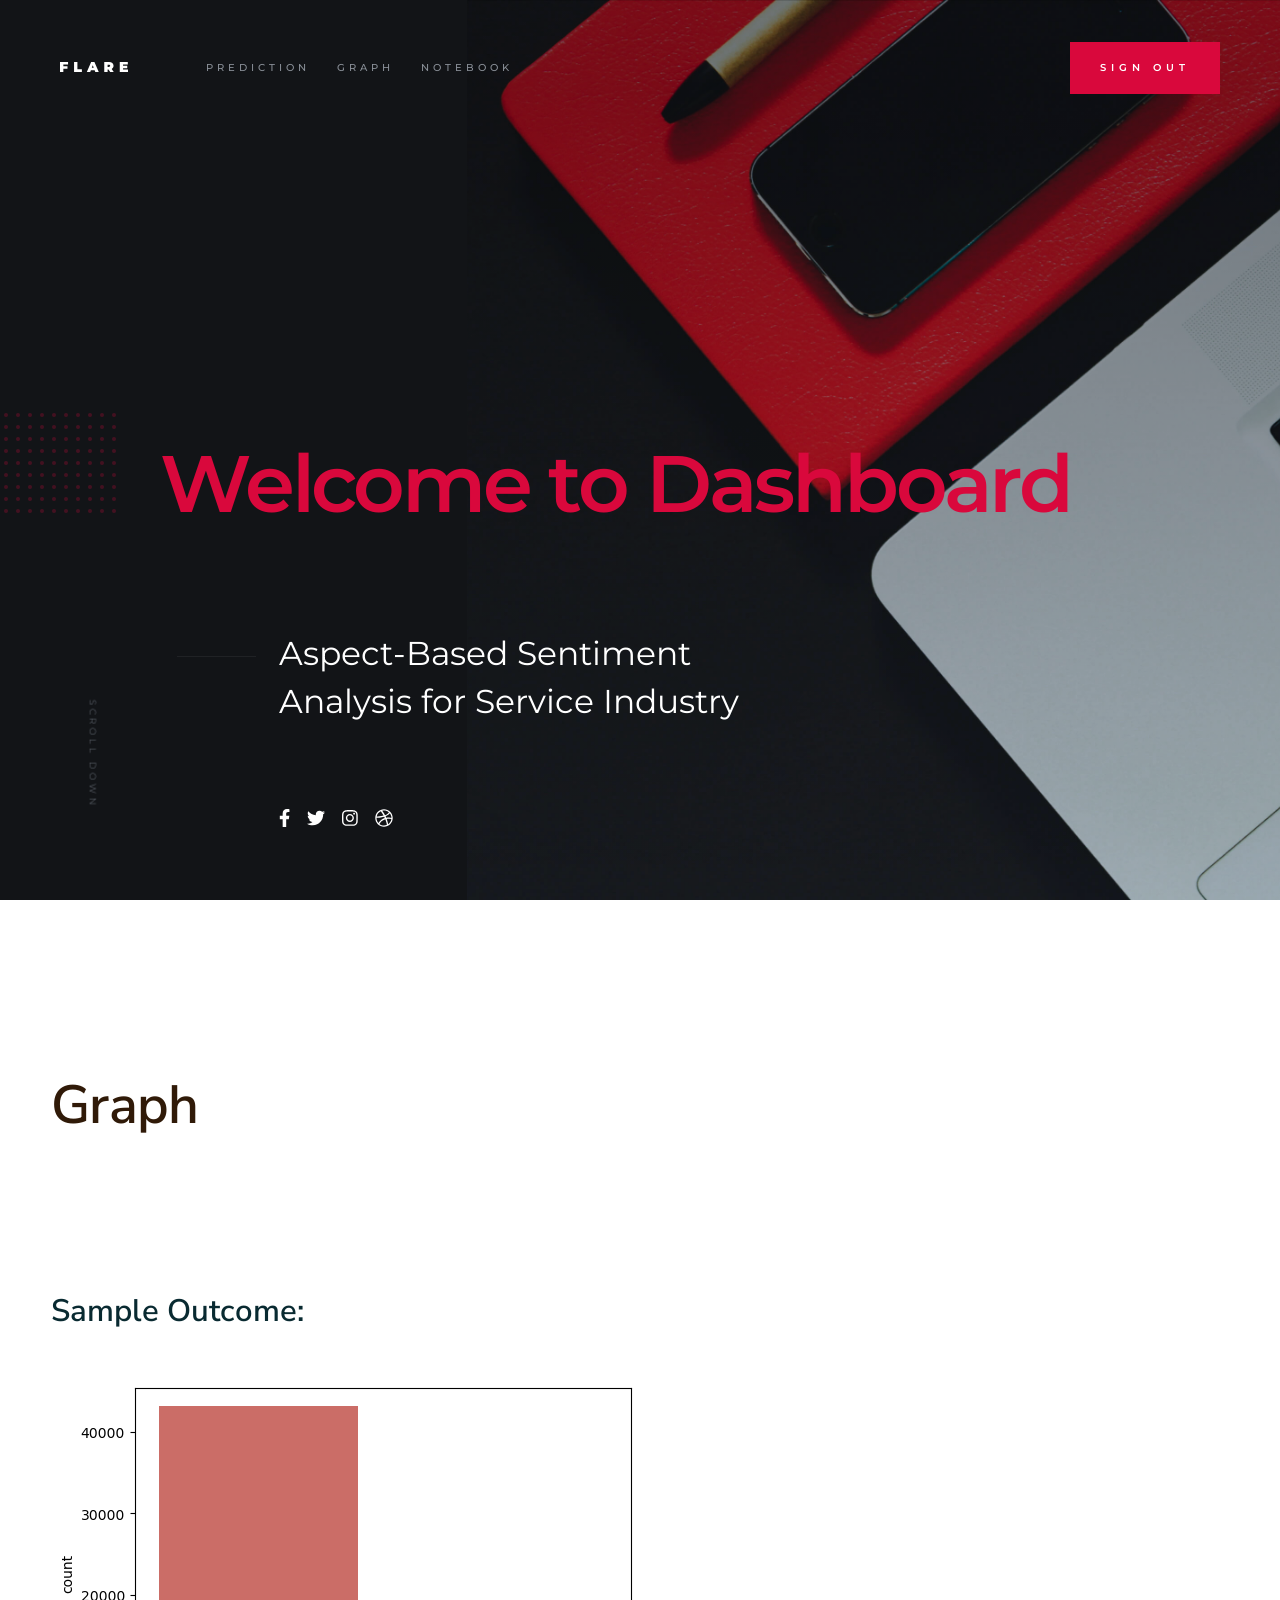
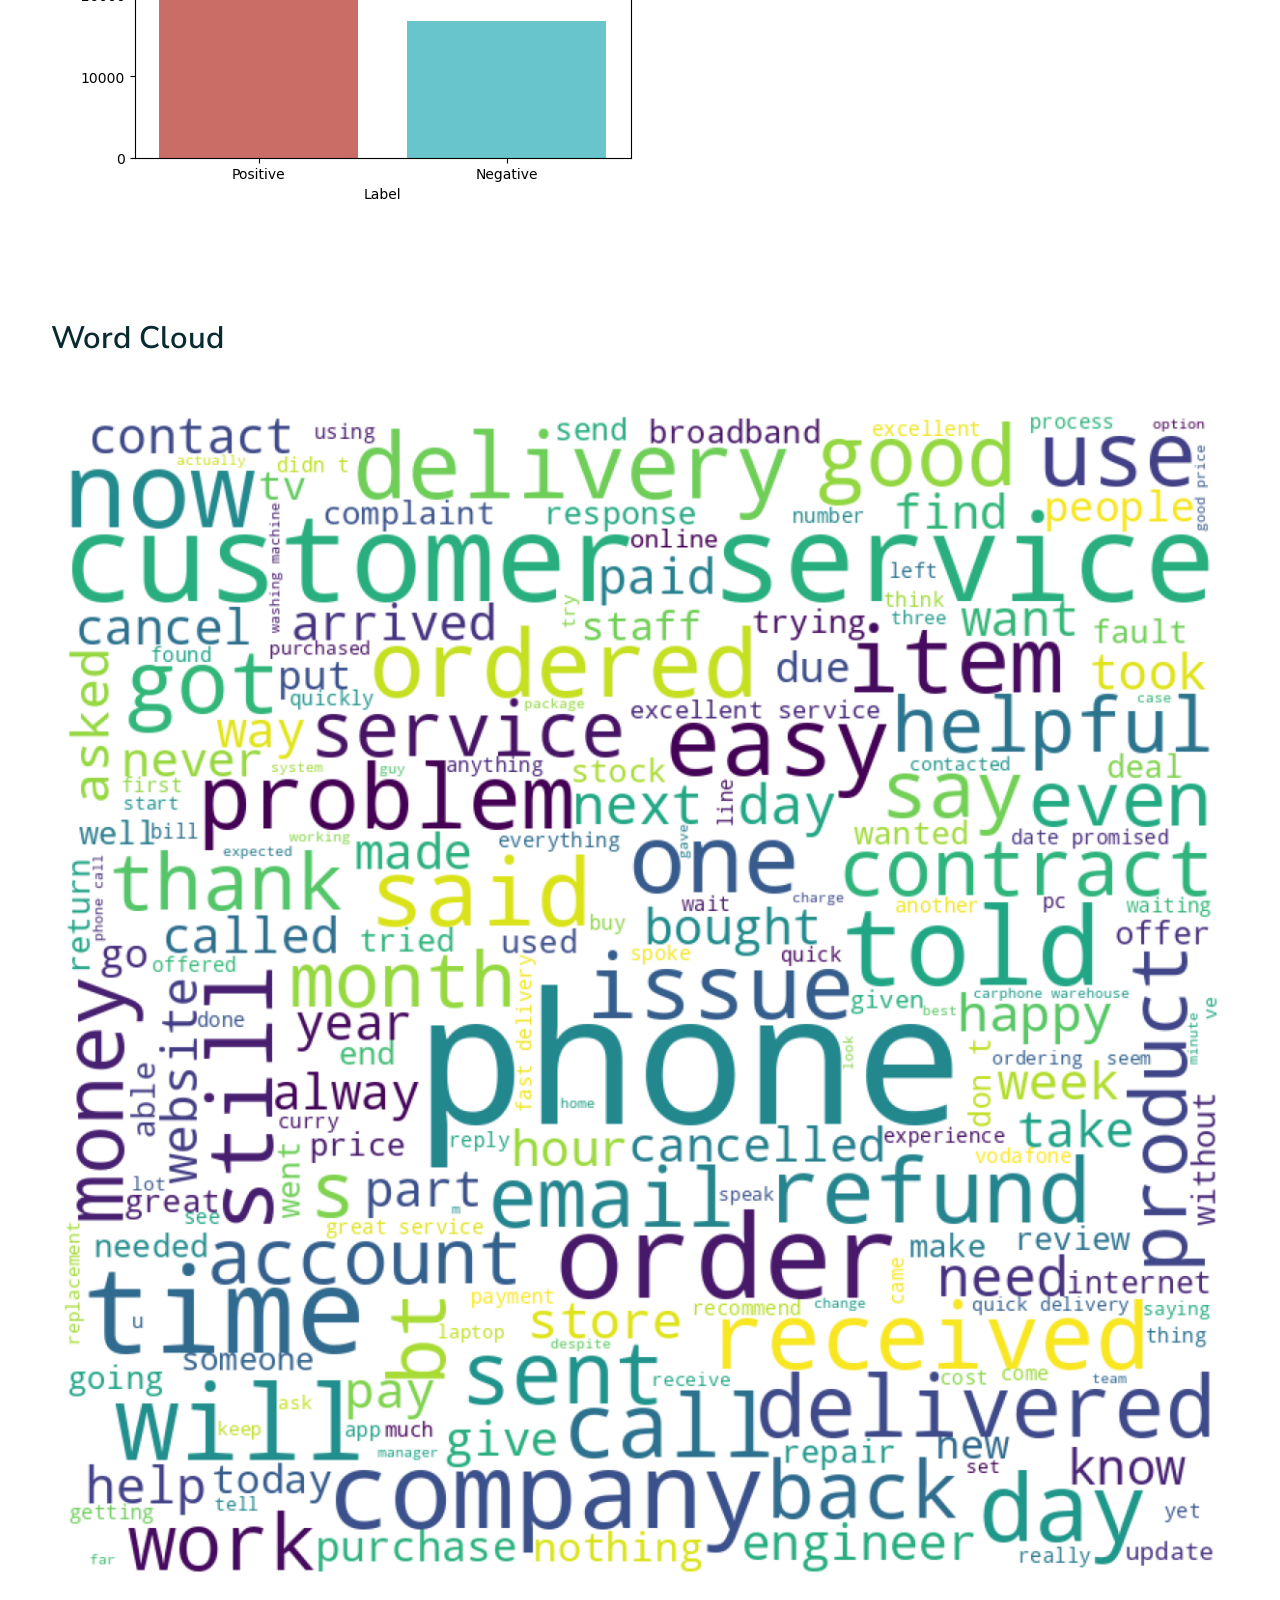
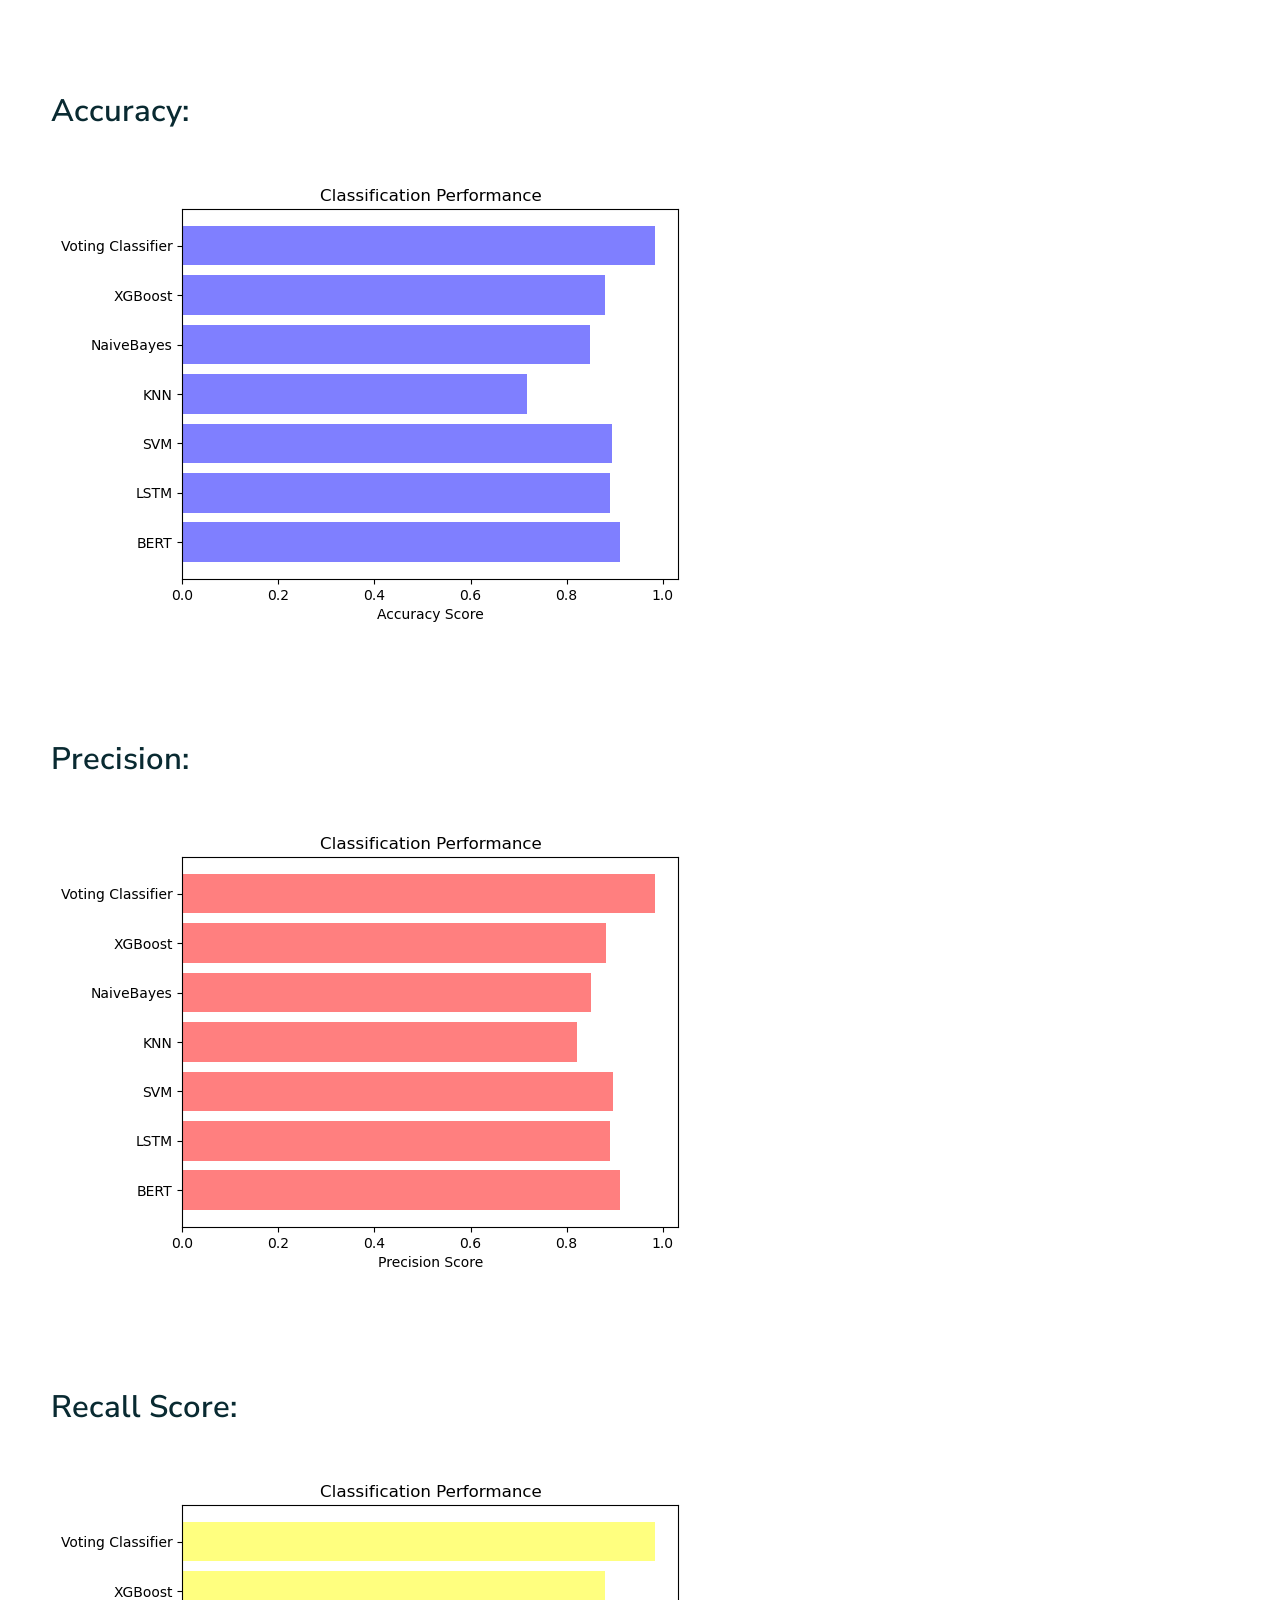
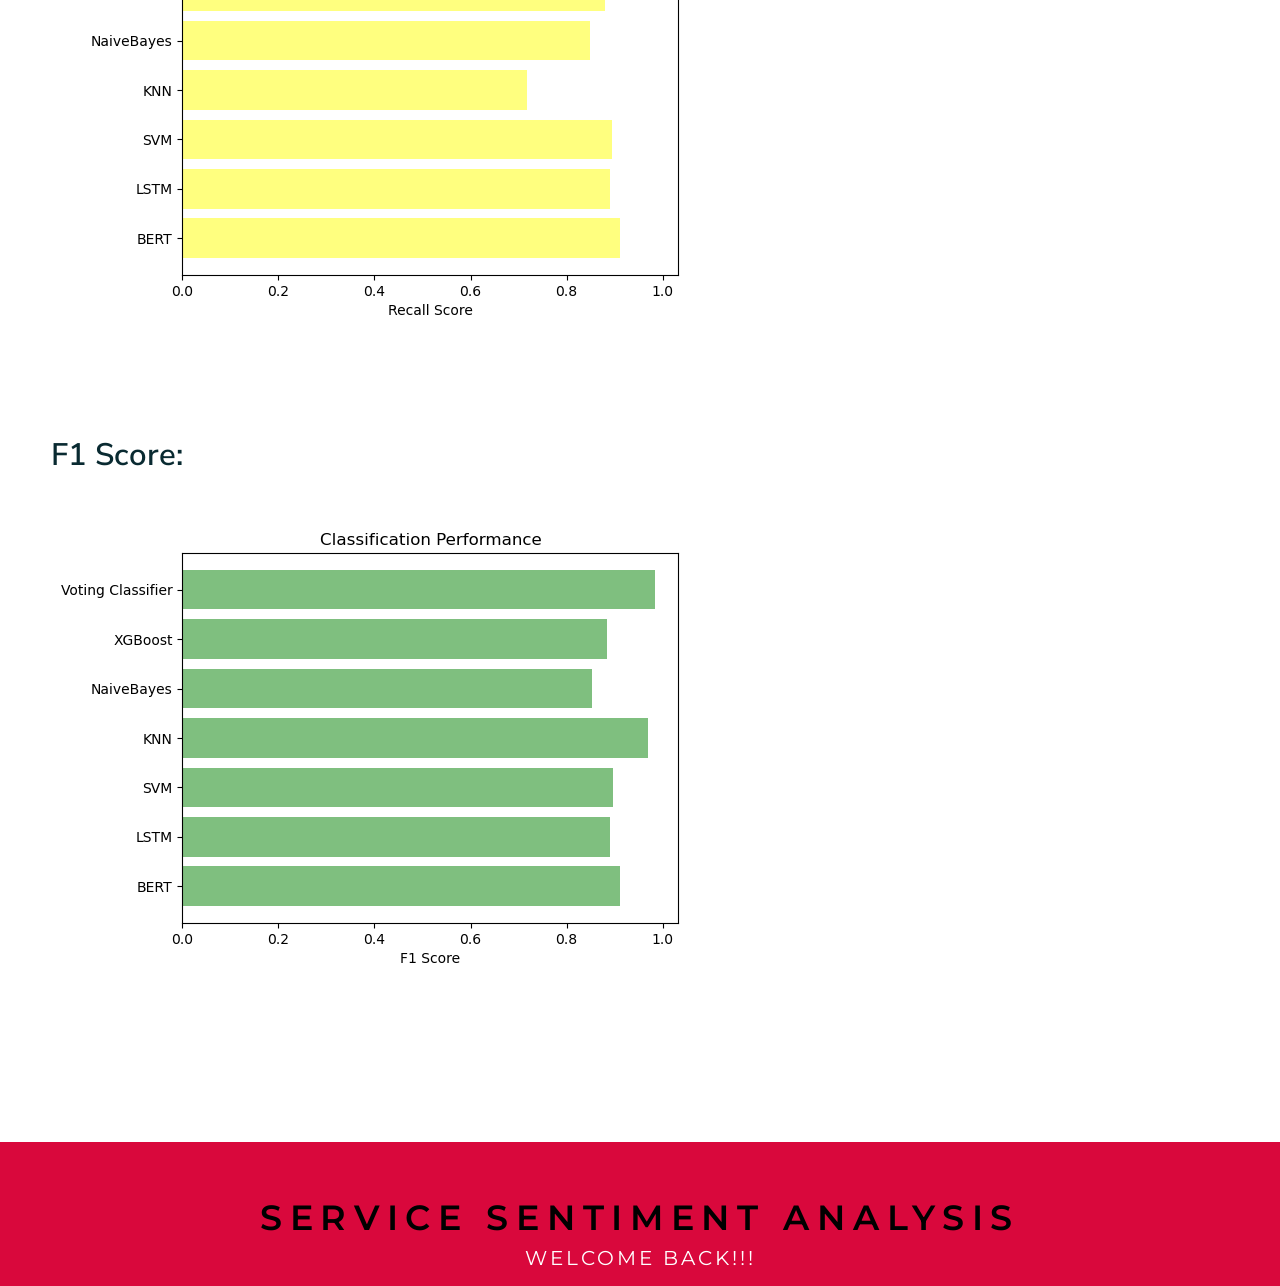
==== templates/about.html @ 3a62a87d "first commit" ====
<!DOCTYPE html>
<html class="no-js" lang="en">
<head>

    <!--- basic page needs
    ================================================== -->
    <meta charset="utf-8">
    <title>About</title>
    <meta name="description" content="">
    <meta name="author" content="">

    <!-- mobile specific metas
    ================================================== -->
    <meta name="viewport" content="width=device-width, initial-scale=1">

    <!-- CSS
    ================================================== -->
    <link rel="stylesheet" href="static/css/styles.css">
    <link rel="stylesheet" href="static/css/vendor.css">

    <!-- script
    ================================================== -->
    <script src="static/js/modernizr.js"></script>
    <script defer src="static/js/fontawesome/all.min.js"></script>

    <!-- favicons
    ================================================== -->
    <link rel="apple-touch-icon" sizes="180x180" href="static/apple-touch-icon.png">
    <link rel="icon" type="static/image/png" sizes="32x32" href="static/favicon-32x32.png">
    <link rel="icon" type="static/image/png" sizes="16x16" href="static/favicon-16x16.png">
    <link rel="manifest" href="static/site.webmanifest">

</head>

<body id="top">


    <!-- preloader
    ================================================== -->
    <div id="preloader">
        <div id="loader" class="dots-fade">
            <div></div>
            <div></div>
            <div></div>
        </div>
    </div>


    <!-- header
    ================================================== -->
    <header class="s-header">

        <div class="s-header__logo">
            
            <img src="static/images/logo.svg" alt="Homepage">
         
        </div>

        <div class="s-header__content">
    
            <nav class="s-header__nav-wrap">
                <ul class="s-header__nav">
                    <li><a href="/home" title="Intro">Prediction</a></li>
                    <li><a href="/about" title="About">Graph</a></li>
                    <li><a href="/notebook" title="Services">Notebook</a></li>
                    
                </ul>
            </nav> <!-- end s-header__nav-wrap -->

            <a href="/signin" class="btn btn--primary btn--small">
                <!-- <svg xmlns="http://www.w3.org/2000/svg" width="24" height="24" viewBox="0 0 24 24"><path d="M24 0l-6 22-8.129-7.239 7.802-8.234-10.458 7.227-7.215-1.754 24-12zm-15 16.668v7.332l3.258-4.431-3.258-2.901z"/></svg> -->
                Sign Out
            </a>

        </div> <!-- end header-content -->

        <a class="s-header__menu-toggle" href="#0"><span>Menu</span></a>

    </header> <!-- end s-header -->


    <!-- hero
    ================================================== -->
    <section id="hero" class="s-hero target-section">

        <div class="s-hero__bg">
            <div class="gradient-overlay"></div>
        </div>

        <div class="row s-hero__content">
            <div class="column">

                <h1>Welcome to Dashboard</h1>
                <div class="s-hero__content-about">

                    <p>
                    Aspect-Based Sentiment <br>
                    Analysis for Service Industry 
                    </p>
    
                    <footer>
                        <div class="s-hero__content-social">
                            <a href="#0"><i class="fab fa-facebook-f" aria-hidden="true"></i></a>
                            <a href="#0"><i class="fab fa-twitter" aria-hidden="true"></i></a>
                            <a href="#0"><i class="fab fa-instagram" aria-hidden="true"></i></a>
                            <a href="#0"><i class="fab fa-dribbble" aria-hidden="true"></i></a>
                        </div>
                    </footer>
                </div>

            </div>
        </div>

        <div class="s-hero__scroll">
            <a href="#about" class="s-hero__scroll-link smoothscroll">
                Scroll Down
            </a>
        </div>

    </section> <!-- end s-hero -->


    <!-- about
    ================================================== -->
    <div class="why-choose-us-area" style="background-color: white; color: #08333d; padding: 60px 0;">
        <div class="container">
            <div class="row justify-content-center align-items-center">
                <div class="col text-center">
                    <br>
                    <h1 style="color: #301a08;" class="text-light mb-4"><b>Graph</b></h1>
                    <br>
                    <br><br><br>
                    <h3 style="color: #092a31;"><b>Sample Outcome:</b></h3><br>
                    <img src="static/download.png">
                    <br><br><br>
                    <h3 style="color: #092a31;"><b>Word Cloud</b></h3><br>
                    <img src="static/download (1).png">
                    <br><br><br>
                    <h3 style="color: #092a31;"><b>Accuracy:</b></h3><br>
                    <img src="static/download (2).png">
                    <br><br><br>
                    <h3 style="color: #092a31;"><b>Precision:</b></h3><br>
                    <img src="static/download (3).png">
                    <br><br><br>
                    <h3 style="color: #092a31;"><b>Recall Score:</b></h3><br>
                    <img src="static/download (4).png">
                    <br><br><br>
                    <h3 style="color: #092a31;"><b>F1 Score:</b></h3><br>
                    <img src="static/download (5).png">
                    <br><br><br>
                </div>
            </div>
        </div>
    </div> 
    <!-- end s-about -->

    <!-- footer
    ================================================== -->
    <footer class="s-footer">
        <div class="row row-y-top">

            <div class="column ">
                <div class="row">
                    <div class="column ">
                        <h4 class="h6"><center>Service Sentiment Analysis</center></h4>
                        <h4 class="h7"><center>Welcome Back!!!</center></h4>
                    </div>
                </div>
            </div>
        </div>
    </footer>
    

    <!-- photoswipe background
    ================================================== -->
    <div aria-hidden="true" class="pswp" role="dialog" tabindex="-1">

        <div class="pswp__bg"></div>
        <div class="pswp__scroll-wrap">

            <div class="pswp__container">
                <div class="pswp__item"></div>
                <div class="pswp__item"></div>
                <div class="pswp__item"></div>
            </div>

            <div class="pswp__ui pswp__ui--hidden">
                <div class="pswp__top-bar">
                    <div class="pswp__counter"></div><button class="pswp__button pswp__button--close" title="Close (Esc)"></button> <button class="pswp__button pswp__button--share" title=
                    "Share"></button> <button class="pswp__button pswp__button--fs" title="Toggle fullscreen"></button> <button class="pswp__button pswp__button--zoom" title=
                    "Zoom in/out"></button>
                    <div class="pswp__preloader">
                        <div class="pswp__preloader__icn">
                            <div class="pswp__preloader__cut">
                                <div class="pswp__preloader__donut"></div>
                            </div>
                        </div>
                    </div>
                </div>
                <div class="pswp__share-modal pswp__share-modal--hidden pswp__single-tap">
                    <div class="pswp__share-tooltip"></div>
                </div><button class="pswp__button pswp__button--arrow--left" title="Previous (arrow left)"></button> <button class="pswp__button pswp__button--arrow--right" title=
                "Next (arrow right)"></button>
                <div class="pswp__caption">
                    <div class="pswp__caption__center"></div>
                </div>
            </div>

        </div>

    </div> <!-- end photoSwipe background -->


    <!-- Java Script
    ================================================== -->
    <script src="static/js/jquery-3.2.1.min.js"></script>
    <script src="static/js/plugins.js"></script>
    <script src="static/js/main.js"></script>

</body>

</html>
---- templates/static/css/styles.css ----
/* =================================================================== 
 * Flare Main Stylesheet
 * Template Ver. 1.0.0
 * 03-19-2020
 * ------------------------------------------------------------------
 *
 * TOC:
 * # settings and variables
 *      ## fonts
 *      ## colors
 *      ## vertical spacing and typescale
 *      ## grid variables
 * # normalize
 * # basic/base setup styles
 *      ## media
 *      ## typography resets
 *      ## links
 *      ## inputs
 * # Grid v3.0.0
 *      ## medium screen devices
 *      ## tablets
 *      ## mobile devices
 *      ## small mobile devices <= 400px
 * # block grids
 *      ## block grids - medium screen devices
 *      ## block grids - tablets
 *      ## block grids - mobile devices
 *      ## block grids - small mobile devices <= 400px
 * # MISC
 * # custom grid, block grid STACK breakpoints 
 * # base style overrides
 *      ## links
 * # typography & general theme styles
 *      ## lists
 *      ## responsive video container
 *      ## floated image
 *      ## tables
 *      ## spacing
 * # preloader
 * # forms 
 *      ## style placeholder text
 *      ## change autocomplete styles in Chrome
 * # buttons
 * # additional components
 *      ## additional typo styles
 *      ## skillbars
 *      ## alert box
 * # common and reusable styles
 *      ## item list 
 *      ## slick slider 
 * # site header
 *      ## header logo
 *      ## main navigation
 *      ## mobile menu toggle
 *      ## header contact button
 * # hero
 *      ## hero content
 *      ## hero video
 *      ## hero scroll
 *      ## animate intro content
 *      ## animations
 * # about
 *      ## about photo
 *      ## about process
 * # services
 * # portfolio
 *      ## portfolio list
 * # clients
 *      ## clients slider
 *      ## testimonials
 * # contact
 * # footer
 *      ## footer block
 *      ## footer list
 *      ## copyright
 *      ## go top
 *
 * ------------------------------------------------------------------ */



/* ===================================================================
 * # settings and variables
 *
 * ------------------------------------------------------------------- */

/* ------------------------------------------------------------------- 
 * ## fonts
 * ------------------------------------------------------------------- */

@import url("https://fonts.googleapis.com/css?family=Montserrat:300,300i,400,400i,500,500i,600,600i,700,700i|Nunito+Sans:300,300i,400,400i,600,600i,700,700i&display=swap");

:root {
    --font-1: "Nunito Sans", sans-serif;
    --font-2: "Montserrat", sans-serif;

    /* monospace
     */
    --font-mono: Consolas, "Andale Mono", Courier, "Courier New", monospace;
}


/* ------------------------------------------------------------------- 
 * ## colors
 * ------------------------------------------------------------------- */
:root {

    /* color-1(#d9083c)
     * color-2(#eb5e55)
     * color-3(#f2d0a4)
     */
    --color-1: hsla(345, 93%, 44%, 1);
    --color-2: hsla(4, 79%, 63%, 1);
    --color-3: hsla(34, 75%, 80%, 1);

    /* theme color variations
     */
    --color-1-lighter: hsla(345, 93%, 64%, 1);
    --color-1-light  : hsla(345, 93%, 54%, 1);
    --color-1-dark   : hsla(345, 93%, 34%, 1);
    --color-1-darker : hsla(345, 93%, 24%, 1);
    --color-2-lighter: hsla(4, 79%, 83%, 1);
    --color-2-light  : hsla(4, 79%, 73%, 1);
    --color-2-dark   : hsla(4, 79%, 53%, 1);
    --color-2-darker : hsla(4, 79%, 43%, 1);

    /* feedback colors
     * color-error(#ffd1d2), color-success(#c8e675), 
     * color-info(#d7ecfb), color-notice(#fff099)
     */
    --color-error          : hsla(359, 100%, 91%, 1);
    --color-success        : hsla(76, 69%, 68%, 1);
    --color-info           : hsla(205, 82%, 91%, 1);
    --color-notice         : hsla(51, 100%, 80%, 1);
    --color-error-content  : hsla(359, 50%, 50%, 1);
    --color-success-content: hsla(76, 29%, 28%, 1);
    --color-info-content   : hsla(205, 32%, 31%, 1);
    --color-notice-content : hsla(51, 30%, 30%, 1);

    /* shades 
     * generated using 
     * Tint & Shade Generator 
     * (https://maketintsandshades.com/)
     */
    --color-black  : #000000;
    --color-gray-19: #0b0b0c;
    --color-gray-18: #161719;
    --color-gray-17: #202225;
    --color-gray-16: #2b2e32;
    --color-gray-15: #363a3f;
    --color-gray-14: #41454b;
    --color-gray-13: #4c5158;
    --color-gray-12: #565c64;
    --color-gray-11: #616871;
    --color-gray-10: #6c737d;
    --color-gray-9 : #7b818a;
    --color-gray-8 : #898f97;
    --color-gray-7 : #989da4;
    --color-gray-6 : #a7abb1;
    --color-gray-5 : #b6b9be;
    --color-gray-4 : #c4c7cb;
    --color-gray-3 : #d3d5d8;
    --color-gray-2 : #e2e3e5;
    --color-gray-1 : #f0f1f2;
    --color-white  : #ffffff;

    /* text
     */
    --color-text       : var(--color-gray-10);
    --color-text-dark  : var(--color-white);
    --color-text-light : var(--color-gray-12);
    --color-placeholder: var(--color-gray-11);

    /* buttons
     */
    --color-btn                   : var(--color-gray-15);
    --color-btn-text              : var(--color-white);
    --color-btn-hover             : var(--color-white);
    --color-btn-hover-text        : var(--color-black);
    --color-btn-primary           : var(--color-1);
    --color-btn-primary-text      : var(--color-white);
    --color-btn-primary-hover     : var(--color-white);
    --color-btn-primary-hover-text: var(--color-black);
    --color-btn-stroke            : var(--color-white);
    --color-btn-stroke-text       : var(--color-white);
    --color-btn-stroke-hover      : var(--color-white);
    --color-btn-stroke-hover-text : var(--color-black);

    /* others
     */
    --color-body  : var(--color-1);
    --color-bg    : #14171B;
    --color-border: var(--color-gray-17);
}


/* ------------------------------------------------------------------- 
 * ## vertical spacing and typescale
 * ------------------------------------------------------------------- */
:root {

    /* spacing
     * base font size: 18px 
     * vertical space unit : 32px
     */
    --base-size     : 62.5%;
    --base-font-size: 1.8rem;
    --space         : 3.2rem;

    /* vertical spacing 
     */
    --vspace-0_25: calc(0.25 * var(--space));
    --vspace-0_5 : calc(0.5 * var(--space));
    --vspace-0_75: calc(0.75 * var(--space));
    --vspace-1   : calc(var(--space));
    --vspace-1_25: calc(1.25 * var(--space));
    --vspace-1_5 : calc(1.5 * var(--space));
    --vspace-1_75: calc(1.75 * var(--space));
    --vspace-2   : calc(2 * var(--space));
    --vspace-2_5 : calc(2.5 * var(--space));
    --vspace-3   : calc(3 * var(--space));
    --vspace-3_5 : calc(3.5 * var(--space));
    --vspace-4   : calc(4 * var(--space));

    /* type scale
     * ratio 1:2 | base: 18px
     * -------------------------------------------------------
     *
     * --text-display-3 = (77.40px)
     * --text-display-2 = (64.50px)
     * --text-display-1 = (53.75px)
     * --text-xxxl      = (44.79px)
     * --text-xxl       = (37.32px)
     * --text-xl        = (31.10px)
     * --text-lg        = (25.92px)
     * --text-md        = (21.60px)
     * --text-size      = (18.00px) BASE
     * --text-sm        = (15.00px)
     * --text-xs        = (12.50px)
     *
     * -------------------------------------------------------
     */
    --text-scale-ratio: 1.2;
    --text-size       : var(--base-font-size);
    --text-xs         : calc((var(--text-size) / var(--text-scale-ratio)) / var(--text-scale-ratio));
    --text-sm         : calc(var(--text-xs) * var(--text-scale-ratio));
    --text-md         : calc(var(--text-sm) * var(--text-scale-ratio) * var(--text-scale-ratio));
    --text-lg         : calc(var(--text-md) * var(--text-scale-ratio));
    --text-xl         : calc(var(--text-lg) * var(--text-scale-ratio));
    --text-xxl        : calc(var(--text-xl) * var(--text-scale-ratio));
    --text-xxxl       : calc(var(--text-xxl) * var(--text-scale-ratio));
    --text-display-1  : calc(var(--text-xxxl) * var(--text-scale-ratio));
    --text-display-2  : calc(var(--text-display-1) * var(--text-scale-ratio));
    --text-display-3  : calc(var(--text-display-2) * var(--text-scale-ratio));

    /* default button height
     */
    --vspace-btn: var(--vspace-2);
}

/* on mobile devices below 480px
 */
@media screen and (max-width: 480px) {
    :root {
        --base-font-size: 1.6rem;
        --space         : 2.8rem;
    }
}


/* ------------------------------------------------------------------- 
 * ## grid variables
 * ------------------------------------------------------------------- */
:root {

    /* widths for rows and containers
     */
    --width-full    : 100%;
    --width-max     : 1200px;
    --width-wide    : 1400px;
    --width-wider   : 1600px;
    --width-widest  : 1800px;
    --width-narrow  : 1000px;
    --width-narrower: 900px;
    --width-grid-max: var(--width-max);

    /* gutters
     */
    --gutter-lg : 2rem;
    --gutter-md : 1.6rem;
    --gutter-mob: 1rem;
}



/* ==========================================================================
 * # normalize
 * normalize.css v8.0.1 | MIT License |
 * github.com/necolas/normalize.css
 *
 * -------------------------------------------------------------------------- */

/* ------------------------------------------------------------------- 
 * ## document
 * ------------------------------------------------------------------- */

/* 1. Correct the line height in all browsers.
 * 2. Prevent adjustments of font size after orientation changes in iOS.*/

html {
    line-height: 1.15;
    /* 1 */
    -webkit-text-size-adjust: 100%;
    /* 2 */
}

/* ------------------------------------------------------------------- 
 * ## sections
 * ------------------------------------------------------------------- */

/* Remove the margin in all browsers. */

body {
    margin: 0;
}

/* Render the `main` element consistently in IE. */

main {
    display: block;
}

/* Correct the font size and margin on `h1` elements within `section` and
 * `article` contexts in Chrome, Firefox, and Safari. */

h1 {
    font-size: 20px;
    margin: 0.67em 0;
}

/* ------------------------------------------------------------------- 
 * ## grouping
 * ------------------------------------------------------------------- */

/* 1. Add the correct box sizing in Firefox.
 * 2. Show the overflow in Edge and IE. */

hr {
    -webkit-box-sizing: content-box;
    box-sizing: content-box;
    /* 1 */
    height: 0;
    /* 1 */
    overflow: visible;
    /* 2 */
}

/* 1. Correct the inheritance and scaling of font size in all browsers.
 * 2. Correct the odd `em` font sizing in all browsers. */

pre {
    font-family: monospace, monospace;
    /* 1 */
    font-size: 1em;
    /* 2 */
}

/* ------------------------------------------------------------------- 
 * ## text-level semantics
 * ------------------------------------------------------------------- */

/* Remove the gray background on active links in IE 10. */

a {
    background-color: transparent;
}

/* 1. Remove the bottom border in Chrome 57-
 * 2. Add the correct text decoration in Chrome, Edge, IE, Opera, and Safari. */

abbr[title] {
    border-bottom: none;
    /* 1 */
    text-decoration: underline;
    /* 2 */
    -webkit-text-decoration: underline dotted;
    text-decoration: underline dotted;
    /* 2 */
}

/* Add the correct font weight in Chrome, Edge, and Safari. */

b, strong {
    font-weight: bolder;
}

/* 1. Correct the inheritance and scaling of font size in all browsers.
 * 2. Correct the odd `em` font sizing in all browsers. */

code, kbd, samp {
    font-family: monospace, monospace;
    /* 1 */
    font-size: 1em;
    /* 2 */
}

/* Add the correct font size in all browsers. */

small {
    font-size: 80%;
}

/* Prevent `sub` and `sup` elements from affecting the line height in
 * all browsers. */

sub, sup {
    font-size: 75%;
    line-height: 0;
    position: relative;
    vertical-align: baseline;
}

sub {
    bottom: -0.25em;
}

sup {
    top: -0.5em;
}

/* ------------------------------------------------------------------- 
 * ## embedded content
 * ------------------------------------------------------------------- */

/* Remove the border on images inside links in IE 10. */

img {
    border-style: none;
}

/* ------------------------------------------------------------------- 
 * ## forms
 * ------------------------------------------------------------------- */

/* 1. Change the font styles in all browsers.
 * 2. Remove the margin in Firefox and Safari. */

button, input, optgroup, select, textarea {
    font-family: inherit;
    /* 1 */
    font-size: 100%;
    /* 1 */
    line-height: 1.15;
    /* 1 */
    margin: 0;
    /* 2 */
}

/* Show the overflow in IE.
 * 1. Show the overflow in Edge. */

button, input {
    /* 1 */
    overflow: visible;
}

/* Remove the inheritance of text transform in Edge, Firefox, and IE.
 * 1. Remove the inheritance of text transform in Firefox. */

button, select {
    /* 1 */
    text-transform: none;
}

/* Correct the inability to style clickable types in iOS and Safari. */

button, [type="button"], [type="reset"], [type="submit"] {
    -webkit-appearance: button;
}

/* Remove the inner border and padding in Firefox. */

button::-moz-focus-inner, [type="button"]::-moz-focus-inner, [type="reset"]::-moz-focus-inner, [type="submit"]::-moz-focus-inner {
    border-style: none;
    padding: 0;
}

/* Restore the focus styles unset by the previous rule. */

button:-moz-focusring, [type="button"]:-moz-focusring, [type="reset"]:-moz-focusring, [type="submit"]:-moz-focusring {
    outline: 1px dotted ButtonText;
}

/* Correct the padding in Firefox. */

fieldset {
    padding: 0.35em 0.75em 0.625em;
}

/* 1. Correct the text wrapping in Edge and IE.
 * 2. Correct the color inheritance from `fieldset` elements in IE.
 * 3. Remove the padding so developers are not caught out when they zero out
 *    `fieldset` elements in all browsers. */

legend {
    -webkit-box-sizing: border-box;
    box-sizing: border-box;
    /* 1 */
    color: inherit;
    /* 2 */
    display: table;
    /* 1 */
    max-width: 100%;
    /* 1 */
    padding: 0;
    /* 3 */
    white-space: normal;
    /* 1 */
}

/* Add the correct vertical alignment in Chrome, Firefox, and Opera. */

progress {
    vertical-align: baseline;
}

/* Remove the default vertical scrollbar in IE 10+. */

textarea {
    overflow: auto;
}

/* 1. Add the correct box sizing in IE 10.
 * 2. Remove the padding in IE 10. */

[type="checkbox"], [type="radio"] {
    -webkit-box-sizing: border-box;
    box-sizing: border-box;
    /* 1 */
    padding: 0;
    /* 2 */
}

/* Correct the cursor style of increment and decrement buttons in Chrome. */

[type="number"]::-webkit-inner-spin-button, [type="number"]::-webkit-outer-spin-button {
    height: auto;
}

/* 1. Correct the odd appearance in Chrome and Safari.
 * 2. Correct the outline style in Safari. */

[type="search"] {
    -webkit-appearance: textfield;
    /* 1 */
    outline-offset: -2px;
    /* 2 */
}

/* Remove the inner padding in Chrome and Safari on macOS. */

[type="search"]::-webkit-search-decoration {
    -webkit-appearance: none;
}

/* 1. Correct the inability to style clickable types in iOS and Safari.
 * 2. Change font properties to `inherit` in Safari. */

::-webkit-file-upload-button {
    -webkit-appearance: button;
    /* 1 */
    font: inherit;
    /* 2 */
}

/* ------------------------------------------------------------------- 
 * ## interactive
 * ------------------------------------------------------------------- */

/* Add the correct display in Edge, IE 10+, and Firefox. */

details {
    display: block;
}

/* Add the correct display in all browsers. */

summary {
    display: list-item;
}

/* ------------------------------------------------------------------- 
 * ## misc
 * ------------------------------------------------------------------- */

/* Add the correct display in IE 10+. */

template {
    display: none;
}

/* Add the correct display in IE 10. */

[hidden] {
    display: none;
}



/* ===================================================================
 * # basic/base setup styles
 *
 * ------------------------------------------------------------------- */
html {
    font-size: 62.5%;
    -webkit-box-sizing: border-box;
    box-sizing: border-box;
}

*, *::before, *::after {
    -webkit-box-sizing: inherit;
    box-sizing: inherit;
}

body {
    font-weight: normal;
    line-height: 1;
    word-wrap: break-word;
    -moz-font-smoothing: grayscale;
    -moz-osx-font-smoothing: grayscale;
    -webkit-font-smoothing: antialiased;
    -webkit-overflow-scrolling: touch;
    -webkit-text-size-adjust: none;
}


/* ------------------------------------------------------------------- 
 * ## media
 * ------------------------------------------------------------------- */
svg, img, video embed, iframe, object {
    max-width: 100%;
    height: auto;
}


/* ------------------------------------------------------------------- 
 * ## typography resets
 * ------------------------------------------------------------------- */
div, dl, dt, dd, ul, ol, li, h1, h2, h3, h4, h5, h6, pre, form, p, blockquote, th, td {
    margin: 0;
    padding: 0;
}

p {
    font-size: inherit;
    text-rendering: optimizeLegibility;
}

em, i {
    font-style: italic;
    line-height: inherit;
}

strong, b {
    font-weight: bold;
    line-height: inherit;
}

small {
    font-size: 60%;
    line-height: inherit;
}

ol, ul {
    list-style: none;
}

li {
    display: block;
}


/* ------------------------------------------------------------------- 
 * ## links
 * ------------------------------------------------------------------- */
a {
    text-decoration: none;
    line-height: inherit;
}

a img {
    border: none;
}


/* ------------------------------------------------------------------- 
 * ## inputs
 * ------------------------------------------------------------------- */
fieldset {
    margin: 0;
    padding: 0;
}

input[type="email"], 
input[type="number"], 
input[type="search"], 
input[type="text"], 
input[type="tel"], 
input[type="url"], 
input[type="password"], 
textarea {
    -webkit-appearance: none;
    -moz-appearance: none;
    appearance: none;
}



/* ===================================================================
 * # Grid v3.0.0
 *
 *   -----------------------------------------------------------------
 * - Grid breakpoints are based on MAXIMUM WIDTH media queries, 
 *   meaning they apply to that one breakpoint and ALL THOSE BELOW IT.
 * - Grid columns without a specified width will automatically layout 
 *   as equal width columns.
 * ------------------------------------------------------------------- */

/* rows
 * ------------------------------------- */
.row {
    width: 92%;
    max-width: var(--width-grid-max);
    margin: 0 auto;
    display: -ms-flexbox;
    display: -webkit-box;
    display: flex;
    -ms-flex-flow: row wrap;
    -webkit-box-orient: horizontal;
    -webkit-box-direction: normal;
    flex-flow: row wrap;
}

.row .row {
    width: auto;
    max-width: none;
    margin-left: calc(var(--gutter-lg) * -1);
    margin-right: calc(var(--gutter-lg) * -1);
}

/* columns
 * -------------------------------------- */
.column {
    -ms-flex: 1 1 0%;
    -webkit-box-flex: 1;
    flex: 1 1 0%;
    padding: 0 var(--gutter-lg);
}

.collapse>.column, .column.collapse {
    padding: 0;
}

/* flex row containers utility classes
 */
.row.row-wrap {
    -ms-flex-wrap: wrap;
    flex-wrap: wrap;
}

.row.row-nowrap {
    -ms-flex-wrap: none;
    flex-wrap: nowrap;
}

.row.row-y-top {
    -ms-flex-align: start;
    -webkit-box-align: start;
    align-items: flex-start;
}

.row.row-y-bottom {
    -ms-flex-align: end;
    -webkit-box-align: end;
    align-items: flex-end;
}

.row.row-y-center {
    -ms-flex-align: center;
    -webkit-box-align: center;
    align-items: center;
}

.row.row-stretch {
    -ms-flex-align: stretch;
    -webkit-box-align: stretch;
    align-items: stretch;
}

.row.row-baseline {
    -ms-flex-align: baseline;
    -webkit-box-align: baseline;
    align-items: baseline;
}

.row.row-x-left {
    -ms-flex-pack: start;
    -webkit-box-pack: start;
    justify-content: flex-start;
}

.row.row-x-right {
    -ms-flex-pack: end;
    -webkit-box-pack: end;
    justify-content: flex-end;
}

.row.row-x-center {
    -ms-flex-pack: center;
    -webkit-box-pack: center;
    justify-content: center;
}

/* flex item utility alignment classes
 */
.align-center {
    margin: auto;
    -webkit-align-self: center;
    -ms-flex-item-align: center;
    -ms-grid-row-align: center;
    align-self: center;
}

.align-left {
    margin-right: auto;
    -webkit-align-self: center;
    -ms-flex-item-align: center;
    -ms-grid-row-align: center;
    align-self: center;
}

.align-right {
    margin-left: auto;
    -webkit-align-self: center;
    -ms-flex-item-align: center;
    -ms-grid-row-align: center;
    align-self: center;
}

.align-x-center {
    margin-right: auto;
    margin-left: auto;
}

.align-x-left {
    margin-right: auto;
}

.align-x-right {
    margin-left: auto;
}

.align-y-center {
    -webkit-align-self: center;
    -ms-flex-item-align: center;
    -ms-grid-row-align: center;
    align-self: center;
}

.align-y-top {
    -webkit-align-self: flex-start;
    -ms-flex-item-align: start;
    align-self: flex-start;
}

.align-y-bottom {
    -webkit-align-self: flex-end;
    -ms-flex-item-align: end;
    align-self: flex-end;
}

/* large screen column widths 
 */
.large-1 {
    -ms-flex: 0 0 8.33333%;
    -webkit-box-flex: 0;
    flex: 0 0 8.33333%;
    max-width: 8.33333%;
}

.large-2 {
    -ms-flex: 0 0 16.66667%;
    -webkit-box-flex: 0;
    flex: 0 0 16.66667%;
    max-width: 16.66667%;
}

.large-3 {
    -ms-flex: 0 0 25%;
    -webkit-box-flex: 0;
    flex: 0 0 25%;
    max-width: 25%;
}

.large-4 {
    -ms-flex: 0 0 33.33333%;
    -webkit-box-flex: 0;
    flex: 0 0 33.33333%;
    max-width: 33.33333%;
}

.large-5 {
    -ms-flex: 0 0 41.66667%;
    -webkit-box-flex: 0;
    flex: 0 0 41.66667%;
    max-width: 41.66667%;
}

.large-6 {
    -ms-flex: 0 0 50%;
    -webkit-box-flex: 0;
    flex: 0 0 50%;
    max-width: 50%;
}

.large-7 {
    -ms-flex: 0 0 58.33333%;
    -webkit-box-flex: 0;
    flex: 0 0 58.33333%;
    max-width: 58.33333%;
}

.large-8 {
    -ms-flex: 0 0 66.66667%;
    -webkit-box-flex: 0;
    flex: 0 0 66.66667%;
    max-width: 66.66667%;
}

.large-9 {
    -ms-flex: 0 0 75%;
    -webkit-box-flex: 0;
    flex: 0 0 75%;
    max-width: 75%;
}

.large-10 {
    -ms-flex: 0 0 83.33333%;
    -webkit-box-flex: 0;
    flex: 0 0 83.33333%;
    max-width: 83.33333%;
}

.large-11 {
    -ms-flex: 0 0 91.66667%;
    -webkit-box-flex: 0;
    flex: 0 0 91.66667%;
    max-width: 91.66667%;
}

.large-12 {
    -ms-flex: 0 0 100%;
    -webkit-box-flex: 0;
    flex: 0 0 100%;
    max-width: 100%;
}


/* ------------------------------------------------------------------- 
 * ## medium screen devices
 * ------------------------------------------------------------------- */
@media screen and (max-width: 1200px) {
    .row .row {
        margin-left: calc(var(--gutter-md) * -1);
        margin-right: calc(var(--gutter-md) * -1);
    }
    .column {
        padding: 0 var(--gutter-md);
    }
    .medium-1 {
        -ms-flex: 0 0 8.33333%;
        -webkit-box-flex: 0;
        flex: 0 0 8.33333%;
        max-width: 8.33333%;
    }
    .medium-2 {
        -ms-flex: 0 0 16.66667%;
        -webkit-box-flex: 0;
        flex: 0 0 16.66667%;
        max-width: 16.66667%;
    }
    .medium-3 {
        -ms-flex: 0 0 25%;
        -webkit-box-flex: 0;
        flex: 0 0 25%;
        max-width: 25%;
    }
    .medium-4 {
        -ms-flex: 0 0 33.33333%;
        -webkit-box-flex: 0;
        flex: 0 0 33.33333%;
        max-width: 33.33333%;
    }
    .medium-5 {
        -ms-flex: 0 0 41.66667%;
        -webkit-box-flex: 0;
        flex: 0 0 41.66667%;
        max-width: 41.66667%;
    }
    .medium-6 {
        -ms-flex: 0 0 50%;
        -webkit-box-flex: 0;
        flex: 0 0 50%;
        max-width: 50%;
    }
    .medium-7 {
        -ms-flex: 0 0 58.33333%;
        -webkit-box-flex: 0;
        flex: 0 0 58.33333%;
        max-width: 58.33333%;
    }
    .medium-8 {
        -ms-flex: 0 0 66.66667%;
        -webkit-box-flex: 0;
        flex: 0 0 66.66667%;
        max-width: 66.66667%;
    }
    .medium-9 {
        -ms-flex: 0 0 75%;
        -webkit-box-flex: 0;
        flex: 0 0 75%;
        max-width: 75%;
    }
    .medium-10 {
        -ms-flex: 0 0 83.33333%;
        -webkit-box-flex: 0;
        flex: 0 0 83.33333%;
        max-width: 83.33333%;
    }
    .medium-11 {
        -ms-flex: 0 0 91.66667%;
        -webkit-box-flex: 0;
        flex: 0 0 91.66667%;
        max-width: 91.66667%;
    }
    .medium-12 {
        -ms-flex: 0 0 100%;
        -webkit-box-flex: 0;
        flex: 0 0 100%;
        max-width: 100%;
    }
}


/* ------------------------------------------------------------------- 
 * ## tablets
 * ------------------------------------------------------------------- */
@media screen and (max-width: 800px) {
    .row {
        width: 90%;
    }
    .tab-1 {
        -ms-flex: 0 0 8.33333%;
        -webkit-box-flex: 0;
        flex: 0 0 8.33333%;
        max-width: 8.33333%;
    }
    .tab-2 {
        -ms-flex: 0 0 16.66667%;
        -webkit-box-flex: 0;
        flex: 0 0 16.66667%;
        max-width: 16.66667%;
    }
    .tab-3 {
        -ms-flex: 0 0 25%;
        -webkit-box-flex: 0;
        flex: 0 0 25%;
        max-width: 25%;
    }
    .tab-4 {
        -ms-flex: 0 0 33.33333%;
        -webkit-box-flex: 0;
        flex: 0 0 33.33333%;
        max-width: 33.33333%;
    }
    .tab-5 {
        -ms-flex: 0 0 41.66667%;
        -webkit-box-flex: 0;
        flex: 0 0 41.66667%;
        max-width: 41.66667%;
    }
    .tab-6 {
        -ms-flex: 0 0 50%;
        -webkit-box-flex: 0;
        flex: 0 0 50%;
        max-width: 50%;
    }
    .tab-7 {
        -ms-flex: 0 0 58.33333%;
        -webkit-box-flex: 0;
        flex: 0 0 58.33333%;
        max-width: 58.33333%;
    }
    .tab-8 {
        -ms-flex: 0 0 66.66667%;
        -webkit-box-flex: 0;
        flex: 0 0 66.66667%;
        max-width: 66.66667%;
    }
    .tab-9 {
        -ms-flex: 0 0 75%;
        -webkit-box-flex: 0;
        flex: 0 0 75%;
        max-width: 75%;
    }
    .tab-10 {
        -ms-flex: 0 0 83.33333%;
        -webkit-box-flex: 0;
        flex: 0 0 83.33333%;
        max-width: 83.33333%;
    }
    .tab-11 {
        -ms-flex: 0 0 91.66667%;
        -webkit-box-flex: 0;
        flex: 0 0 91.66667%;
        max-width: 91.66667%;
    }
    .tab-12 {
        -ms-flex: 0 0 100%;
        -webkit-box-flex: 0;
        flex: 0 0 100%;
        max-width: 100%;
    }
    .hide-on-tablet {
        display: none;
    }
}


/* ------------------------------------------------------------------- 
 * ## mobile devices
 * ------------------------------------------------------------------- */
@media screen and (max-width: 600px) {
    .row {
        width: 100%;
        padding-left: 6vw;
        padding-right: 6vw;
    }
    .row .row {
        margin-left: calc(var(--gutter-mob) * -1);
        margin-right: calc(var(--gutter-mob) * -1);
        padding-left: 0;
        padding-right: 0;
    }
    .column {
        padding: 0 var(--gutter-mob);
    }
    .mob-1 {
        -ms-flex: 0 0 8.33333%;
        -webkit-box-flex: 0;
        flex: 0 0 8.33333%;
        max-width: 8.33333%;
    }
    .mob-2 {
        -ms-flex: 0 0 16.66667%;
        -webkit-box-flex: 0;
        flex: 0 0 16.66667%;
        max-width: 16.66667%;
    }
    .mob-3 {
        -ms-flex: 0 0 25%;
        -webkit-box-flex: 0;
        flex: 0 0 25%;
        max-width: 25%;
    }
    .mob-4 {
        -ms-flex: 0 0 33.33333%;
        -webkit-box-flex: 0;
        flex: 0 0 33.33333%;
        max-width: 33.33333%;
    }
    .mob-5 {
        -ms-flex: 0 0 41.66667%;
        -webkit-box-flex: 0;
        flex: 0 0 41.66667%;
        max-width: 41.66667%;
    }
    .mob-6 {
        -ms-flex: 0 0 50%;
        -webkit-box-flex: 0;
        flex: 0 0 50%;
        max-width: 50%;
    }
    .mob-7 {
        -ms-flex: 0 0 58.33333%;
        -webkit-box-flex: 0;
        flex: 0 0 58.33333%;
        max-width: 58.33333%;
    }
    .mob-8 {
        -ms-flex: 0 0 66.66667%;
        -webkit-box-flex: 0;
        flex: 0 0 66.66667%;
        max-width: 66.66667%;
    }
    .mob-9 {
        -ms-flex: 0 0 75%;
        -webkit-box-flex: 0;
        flex: 0 0 75%;
        max-width: 75%;
    }
    .mob-10 {
        -ms-flex: 0 0 83.33333%;
        -webkit-box-flex: 0;
        flex: 0 0 83.33333%;
        max-width: 83.33333%;
    }
    .mob-11 {
        -ms-flex: 0 0 91.66667%;
        -webkit-box-flex: 0;
        flex: 0 0 91.66667%;
        max-width: 91.66667%;
    }
    .mob-12 {
        -ms-flex: 0 0 100%;
        -webkit-box-flex: 0;
        flex: 0 0 100%;
        max-width: 100%;
    }
    .hide-on-mobile {
        display: none;
    }
}

/* ------------------------------------------------------------------- 
 * ## small mobile devices <= 400px
 * ------------------------------------------------------------------- */
@media screen and (max-width: 400px) {
    .row .row {
        margin-left: 0;
        margin-right: 0;
    }
    .column {
        -ms-flex: 0 0 100%;
        -webkit-box-flex: 0;
        flex: 0 0 100%;
        max-width: 100%;
        margin-left: 0;
        margin-right: 0;
        padding: 0;
    }
}



/* ===================================================================
 * # block grids
 *
 * -------------------------------------------------------------------
 * Equally-sized columns define at parent/row level.
 * ------------------------------------------------------------------- */
.block-large-1-8>.column {
    -ms-flex: 0 0 12.5%;
    -webkit-box-flex: 0;
    flex: 0 0 12.5%;
    max-width: 12.5%;
}

.block-large-1-6>.column {
    -ms-flex: 0 0 16.66667%;
    -webkit-box-flex: 0;
    flex: 0 0 16.66667%;
    max-width: 16.66667%;
}

.block-large-1-5>.column {
    -ms-flex: 0 0 20%;
    -webkit-box-flex: 0;
    flex: 0 0 20%;
    max-width: 20%;
}

.block-large-1-4>.column {
    -ms-flex: 0 0 25%;
    -webkit-box-flex: 0;
    flex: 0 0 25%;
    max-width: 25%;
}

.block-large-1-3>.column {
    -ms-flex: 0 0 33.33333%;
    -webkit-box-flex: 0;
    flex: 0 0 33.33333%;
    max-width: 33.33333%;
}

.block-large-1-2>.column {
    -ms-flex: 0 0 50%;
    -webkit-box-flex: 0;
    flex: 0 0 50%;
    max-width: 50%;
}

.block-large-full>.column {
    -ms-flex: 0 0 100%;
    -webkit-box-flex: 0;
    flex: 0 0 100%;
    max-width: 100%;
}


/* ------------------------------------------------------------------- 
 * ## block grids - medium screen devices
 * ------------------------------------------------------------------- */
@media screen and (max-width: 1200px) {
    .block-medium-1-8>.column {
        -ms-flex: 0 0 12.5%;
        -webkit-box-flex: 0;
        flex: 0 0 12.5%;
        max-width: 12.5%;
    }
    .block-medium-1-6>.column {
        -ms-flex: 0 0 16.66667%;
        -webkit-box-flex: 0;
        flex: 0 0 16.66667%;
        max-width: 16.66667%;
    }
    .block-medium-1-5>.column {
        -ms-flex: 0 0 20%;
        -webkit-box-flex: 0;
        flex: 0 0 20%;
        max-width: 20%;
    }
    .block-medium-1-4>.column {
        -ms-flex: 0 0 25%;
        -webkit-box-flex: 0;
        flex: 0 0 25%;
        max-width: 25%;
    }
    .block-medium-1-3>.column {
        -ms-flex: 0 0 33.33333%;
        -webkit-box-flex: 0;
        flex: 0 0 33.33333%;
        max-width: 33.33333%;
    }
    .block-medium-1-2>.column {
        -ms-flex: 0 0 50%;
        -webkit-box-flex: 0;
        flex: 0 0 50%;
        max-width: 50%;
    }
    .block-medium-full>.column {
        -ms-flex: 0 0 100%;
        -webkit-box-flex: 0;
        flex: 0 0 100%;
        max-width: 100%;
    }
}


/* ------------------------------------------------------------------- 
 * ## block grids - tablets
 * ------------------------------------------------------------------- */
@media screen and (max-width: 800px) {
    .block-tab-1-8>.column {
        -ms-flex: 0 0 12.5%;
        -webkit-box-flex: 0;
        flex: 0 0 12.5%;
        max-width: 12.5%;
    }
    .block-tab-1-6>.column {
        -ms-flex: 0 0 16.66667%;
        -webkit-box-flex: 0;
        flex: 0 0 16.66667%;
        max-width: 16.66667%;
    }
    .block-tab-1-5>.column {
        -ms-flex: 0 0 20%;
        -webkit-box-flex: 0;
        flex: 0 0 20%;
        max-width: 20%;
    }
    .block-tab-1-4>.column {
        -ms-flex: 0 0 25%;
        -webkit-box-flex: 0;
        flex: 0 0 25%;
        max-width: 25%;
    }
    .block-tab-1-3>.column {
        -ms-flex: 0 0 33.33333%;
        -webkit-box-flex: 0;
        flex: 0 0 33.33333%;
        max-width: 33.33333%;
    }
    .block-tab-1-2>.column {
        -ms-flex: 0 0 50%;
        -webkit-box-flex: 0;
        flex: 0 0 50%;
        max-width: 50%;
    }
    .block-tab-full>.column {
        -ms-flex: 0 0 100%;
        -webkit-box-flex: 0;
        flex: 0 0 100%;
        max-width: 100%;
    }
}


/* ------------------------------------------------------------------- 
 * ## block grids - mobile devices
 * ------------------------------------------------------------------- */
@media screen and (max-width: 600px) {
    .block-mob-1-8>.column {
        -ms-flex: 0 0 12.5%;
        -webkit-box-flex: 0;
        flex: 0 0 12.5%;
        max-width: 12.5%;
    }
    .block-mob-1-6>.column {
        -ms-flex: 0 0 16.66667%;
        -webkit-box-flex: 0;
        flex: 0 0 16.66667%;
        max-width: 16.66667%;
    }
    .block-mob-1-5>.column {
        -ms-flex: 0 0 20%;
        -webkit-box-flex: 0;
        flex: 0 0 20%;
        max-width: 20%;
    }
    .block-mob-1-4>.column {
        -ms-flex: 0 0 25%;
        -webkit-box-flex: 0;
        flex: 0 0 25%;
        max-width: 25%;
    }
    .block-mob-1-3>.column {
        -ms-flex: 0 0 33.33333%;
        -webkit-box-flex: 0;
        flex: 0 0 33.33333%;
        max-width: 33.33333%;
    }
    .block-mob-1-2>.column {
        -ms-flex: 0 0 50%;
        -webkit-box-flex: 0;
        flex: 0 0 50%;
        max-width: 50%;
    }
    .block-mob-full>.column {
        -ms-flex: 0 0 100%;
        -webkit-box-flex: 0;
        flex: 0 0 100%;
        max-width: 100%;
    }
}


/* ------------------------------------------------------------------- 
 * ## block grids - small mobile devices <= 400px
 * ------------------------------------------------------------------- */
@media screen and (max-width: 400px) {
    .stack>.column {
        -ms-flex: 0 0 100%;
        -webkit-box-flex: 0;
        flex: 0 0 100%;
        max-width: 100%;
        margin-left: 0;
        margin-right: 0;
        padding: 0;
    }
}



/* ===================================================================
 * # MISC
 *
 * ------------------------------------------------------------------- */
.h-group:after {
    content: "";
    display: table;
    clear: both;
}

/* misc helper classes
 */
.is-hidden {
    display: none;
}
.is-invisible {
    visibility: hidden;
}
.h-antialiased {
    -webkit-font-smoothing: antialiased;
    -moz-osx-font-smoothing: grayscale;
}
.h-overflow-hidden {
    overflow: hidden;
}
.h-remove-top {
    margin-top: 0;
}
.h-remove-bottom {
    margin-bottom: 0;
}
.h-add-half-bottom {
    margin-bottom: var(--vspace-0_5) !important;
}
.h-add-bottom {
    margin-bottom: var(--vspace-1) !important;
}
.h-no-border {
    border: none;
}
.h-full-width {
    width: 100%;
}
.h-text-center {
    text-align: center;
}
.h-text-left {
    text-align: left;
}
.h-text-right {
    text-align: right;
}
.h-pull-left {
    float: left;
}
.h-pull-right {
    float: right;
}



/* ===================================================================
 * # custom grid, block grid STACK breakpoints 
 *
 * ------------------------------------------------------------------- */
@media screen and (max-width: 1000px) {
    .block-1000-stack>.column {
        -ms-flex: 0 0 100%;
        -webkit-box-flex: 0;
        flex: 0 0 100%;
        max-width: 100%;
    }
}
@media screen and (max-width: 900px) {
    .w-900-stack, .block-900-stack>.column {
        -ms-flex: 0 0 100%;
        -webkit-box-flex: 0;
        flex: 0 0 100%;
        max-width: 100%;
    }
}



/* ===================================================================
 * # base style overrides
 *
 * ------------------------------------------------------------------- */
html {
    font-size: var(--base-size);
}

html, body {
    height: 100%;
}

body {
    background: var(--color-body);
    font-family: var(--font-1);
    font-size: var(--text-size);
    font-style: normal;
    font-weight: normal;
    line-height: var(--vspace-1);
    color: var(--color-text);
    margin: 0;
    padding: 0;
}


/* ------------------------------------------------------------------- 
 * ## links
 * ------------------------------------------------------------------- */
a {
    color: var(--color-1-light);
    -webkit-transition: all 0.3s ease-in-out;
    transition: all 0.3s ease-in-out;
}

a:hover, a:focus, a:active {
    color: white;
}

a:hover, a:active {
    outline: 0;
}



/* ===================================================================
 * # typography & general theme styles
 * 
 * ------------------------------------------------------------------- */

/* type scale - ratio 1:2 | base: 18px
 * -------------------------------------------------------------------
    --text-display-3 = (77.40px)
    --text-display-2 = (64.50px)
    --text-display-1 = (53.75px)
    --text-xxxl      = (44.79px)
    --text-xxl       = (37.32px)
    --text-xl        = (31.10px)
    --text-lg        = (25.92px)
    --text-md        = (21.60px)
    --text-size      = (18.00px) BASE
    --text-sm        = (15.00px)
    --text-xs        = (12.50px)
 * -------------------------------------------------------------------- */
h1, h2, h3, h4, h5, h6, .h1, .h2, .h3, .h4, .h5, .h6 {
    font-family: var(--font-2);
    font-weight: 500;
    font-style: normal;
    color: var(--color-text-dark);
    -webkit-font-variant-ligatures: common-ligatures;
    font-variant-ligatures: common-ligatures;
    text-rendering: optimizeLegibility;
}

h1, .h1 {
    margin-top: var(--vspace-2_5);
    margin-bottom: var(--vspace-0_75);
}

h2, .h2, h3, .h3, h4, .h4 {
    /* margin-top: var(--vspace-2); */
    margin-bottom: var(--vspace-0_5);
}

h5, .h5, h6, .h6 {
    margin-top: var(--vspace-1_5);
    margin-bottom: var(--vspace-0_5);
}

h1, .h1 {
    font-size: var(--text-display-1);
    line-height: var(--vspace-2);
    letter-spacing: -.015em;
}

@media screen and (max-width: 400px) {
    h1, .h1 {
        font-size: var(--text-xxxl);
        line-height: var(--vspace-1_75);
    }
}

h2, .h2 {
    font-size: var(--text-xxl);
    line-height: var(--vspace-1_5);
}

h3, .h3 {
    font-size: var(--text-xl);
    line-height: var(--vspace-1_25);
}

h4, .h4 {
    font-size: var(--text-lg);
    line-height: var(--vspace-1);
}

h5, .h5 {
    font-size: var(--text-md);
    line-height: calc(0.875 * var(--space));
}

h6, .h6 {
    font-size: 35px;
    font-weight: 600;
    line-height: var(--vspace-0_75);
    text-transform: uppercase;
    letter-spacing: .22em;
}

h4, .h7 {
    font-size: 20px;
    font-weight: 400;
    line-height: var(--vspace-0_75);
    text-transform: uppercase;
    letter-spacing: .15em;
}

.lead, .attention-getter {
    font-family: var(--font-1);
    font-weight: 400;
    font-size: var(--text-md);
    line-height: calc(1.125 * var(--space));
}

@media screen and (max-width: 400px) {
    .lead, .attention-getter {
        font-size: 1.9rem;
    }
}

figure img, p img {
    margin: 0;
    vertical-align: bottom;
}

em, i, strong, b {
    font-size: inherit;
    line-height: inherit;
}

em, i {
    font-family: var(--font-1);
    font-style: italic;
}

strong, b {
    font-family: var(--font-1);
    font-weight: 600;
}

small {
    font-size: 1.3rem;
    font-weight: 500;
    line-height: calc(0.5 * var(--space));
}

blockquote {
    margin: 0 0 var(--vspace-1) 0;
    padding: var(--vspace-1) var(--vspace-1_5);
    border-left: 4px solid var(--color-text-light);
    position: relative;
}

@media screen and (max-width: 400px) {
    blockquote {
        padding: var(--vspace-0_75) var(--vspace-0_75);
    }
}

blockquote p {
    font-family: var(--font-1);
    font-weight: 400;
    font-size: var(--text-md);
    font-style: normal;
    line-height: calc(1.125 * var(--space));
    color: var(--color-text-dark);
    padding: 0;
}

blockquote cite {
    display: block;
    font-family: var(--font-1);
    font-weight: 400;
    font-size: var(--text-sm);
    line-height: var(--vspace-0_75);
    font-style: normal;
}

blockquote cite:before {
    content: "\2014 \0020";
}

blockquote cite, blockquote cite a, blockquote cite a:visited {
    color: var(--color-text);
    border: none;
}

figure {
    display: block;
    margin-left: 0;
    margin-right: 0;
}

figure img+figcaption {
    margin-top: var(--vspace-1);
}

figcaption {
    font-size: var(--text-sm);
    text-align: center;
    margin-bottom: 0;
}

var, kbd, samp, code, pre {
    font-family: var(--font-mono);
}

pre {
    padding: var(--vspace-0_75) var(--vspace-1) var(--vspace-1);
    background: var(--color-gray-18);
    overflow-x: auto;
}

code {
    font-size: var(--text-sm);
    line-height: 1.6rem;
    margin: 0 .2rem;
    padding: calc(((var(--vspace-1) - 1.6rem) / 2) - .1rem) calc(.8rem - .1rem);
    white-space: nowrap;
    background: var(--color-gray-18);
    border: 1px solid var(--color-gray-17);
    color: var(--color-text-dark);
    border-radius: 3px;
}

pre>code {
    display: block;
    white-space: pre;
    line-height: var(--vspace-1);
    padding: 0;
    margin: 0;
    border: none;
}

.prettyprint code {
    background: var(--color-gray-2);
}

pre.prettyprint>code {
    border: none;
}

del {
    text-decoration: line-through;
}

abbr {
    font-family: var(--font-1);
    font-weight: 600;
    font-variant: small-caps;
    text-transform: lowercase;
    letter-spacing: .1em;
}

abbr[title], dfn[title] {
    border-bottom: 1px dotted;
    cursor: help;
    text-decoration: none;
}

mark {
    background: var(--color-3);
    color: black;
}

hr {
    border: solid var(--color-border);
    border-width: .1rem 0 0;
    clear: both;
    margin: var(--vspace-2) 0 calc(var(--vspace-2) - .1rem);
    height: 0;
}

hr.fancy {
    border: none;
    margin: var(--vspace-2) 0;
    height: var(--vspace-1);
    text-align: center;
}

hr.fancy::before {
    content: "*****";
    letter-spacing: .3em;
}


/* ------------------------------------------------------------------- 
 * ## lists
 * ------------------------------------------------------------------- */
ol {
    list-style: decimal;
}
ul {
    list-style: disc;
}
li {
    display: list-item;
}
ol, ul {
    margin-left: 1.6rem;
}
ul li {
    padding-left: .4rem;
}
ul ul, ul ol, ol ol, ol ul {
    margin: var(--vspace-0_5) 0 var(--vspace-0_5) var(--vspace-0_5);
}

ul.disc li {
    display: list-item;
    list-style: none;
    padding: 0 0 0 .8rem;
    position: relative;
}

ul.disc li::before {
    content: "";
    display: inline-block;
    width: var(--vspace-0_25);
    height: var(--vspace-0_25);
    border-radius: 50%;
    background: var(--color-1-dark);
    position: absolute;
    left: -.9em;
    top: .65em;
    vertical-align: middle;
}

dt {
    margin: 0;
    color: var(--color-1);
}

dd {
    margin: 0 0 0 2rem;
}


/* ------------------------------------------------------------------- 
 * ## responsive video container
 * ------------------------------------------------------------------- */
.video-container {
    position: relative;
    padding-bottom: 56.25%;
    height: 0;
    overflow: hidden;
}

.video-container iframe, 
.video-container object, 
.video-container embed, 
.video-container video {
    position: absolute;
    top: 0;
    left: 0;
    width: 100%;
    height: 100%;
}


/* ------------------------------------------------------------------- 
 * ## floated image
 * ------------------------------------------------------------------- */
img.h-pull-right {
    margin: var(--vspace-0_5) 0 var(--vspace-0_5) 2.8rem;
}

img.h-pull-left {
    margin: var(--vspace-0_5) 2.8rem var(--vspace-0_5) 0;
}


/* ------------------------------------------------------------------- 
 * ## tables
 * ------------------------------------------------------------------- */
table {
    border-width: 0;
    width: 100%;
    max-width: 100%;
    font-family: var(--font-1);
    border-collapse: collapse;
}

th, td {
    padding: var(--vspace-0_5) 3.2rem calc(var(--vspace-0_5) - .1rem);
    text-align: left;
    border-bottom: 1px solid var(--color-border);
}

th {
    padding: var(--vspace-0_5) 3.2rem;
    color: var(--color-text-dark);
    font-family: var(--font-2);
    font-weight: 600;
}

th:first-child, 
td:first-child {
    padding-left: 0;
}

th:last-child, td:last-child {
    padding-right: 0;
}

.table-responsive {
    overflow-x: auto;
    -webkit-overflow-scrolling: touch;
}


/* ------------------------------------------------------------------- 
 * ## spacing
 * ------------------------------------------------------------------- */
img, 
p, 
pre, 
table, 
blockquote, 
figure, 
figcaption, 
ul, 
ol,
dl, 
form, 
fieldset, 
input, 
textarea, 
select, 
button, 
.btn, 
.video-container, 
.ss-custom-select {
    margin-bottom: var(--vspace-1);
}



/* ===================================================================
 * # preloader
 *
 * ------------------------------------------------------------------- */
#preloader {
    position: fixed;
    top: 0;
    left: 0;
    right: 0;
    bottom: 0;
    background: var(--color-bg);
    z-index: 500;
    height: 100vh;
    width: 100%;
    overflow: hidden;
}

.no-js #preloader, .oldie #preloader {
    display: none;
}

#loader {
    position: absolute;
    left: 50%;
    top: 50%;
    width: 6px;
    height: 6px;
    padding: 0;
    display: inline-block;
    -webkit-transform: translate3d(-50%, -50%, 0);
    transform: translate3d(-50%, -50%, 0);
}

#loader>div {
    content: "";
    background: white;
    width: 6px;
    height: 6px;
    position: absolute;
    top: 0;
    left: 0;
    border-radius: 50%;
}

#loader>div:nth-of-type(1) {
    left: 15px;
}

#loader>div:nth-of-type(3) {
    left: -15px;
}

/* dots jump */
.dots-jump>div {
    -webkit-animation: dots-jump 1.2s infinite ease;
    animation: dots-jump 1.2s infinite ease;
    -webkit-animation-delay: 0.2s;
    animation-delay: 0.2s;
}

.dots-jump>div:nth-of-type(1) {
    -webkit-animation-delay: 0.4s;
    animation-delay: 0.4s;
}

.dots-jump>div:nth-of-type(3) {
    -webkit-animation-delay: 0s;
    animation-delay: 0s;
}

@-webkit-keyframes dots-jump {
    0% {
        top: 0;
    }
    40% {
        top: -6px;
    }
    80% {
        top: 0;
    }
}

@keyframes dots-jump {
    0% {
        top: 0;
    }
    40% {
        top: -6px;
    }
    80% {
        top: 0;
    }
}

/* dots fade */
.dots-fade>div {
    -webkit-animation: dots-fade 1.6s infinite ease;
    animation: dots-fade 1.6s infinite ease;
    -webkit-animation-delay: 0.4s;
    animation-delay: 0.4s;
}

.dots-fade>div:nth-of-type(1) {
    -webkit-animation-delay: 0.8s;
    animation-delay: 0.8s;
}

.dots-fade>div:nth-of-type(3) {
    -webkit-animation-delay: 0s;
    animation-delay: 0s;
}

@-webkit-keyframes dots-fade {
    0% {
        opacity: 1;
    }
    40% {
        opacity: 0.2;
    }
    80% {
        opacity: 1;
    }
}

@keyframes dots-fade {
    0% {
        opacity: 1;
    }
    40% {
        opacity: 0.2;
    }
    80% {
        opacity: 1;
    }
}

/* dots pulse */
.dots-pulse>div {
    -webkit-animation: dots-pulse 1.2s infinite ease;
    animation: dots-pulse 1.2s infinite ease;
    -webkit-animation-delay: 0.2s;
    animation-delay: 0.2s;
}

.dots-pulse>div:nth-of-type(1) {
    -webkit-animation-delay: 0.4s;
    animation-delay: 0.4s;
}

.dots-pulse>div:nth-of-type(3) {
    -webkit-animation-delay: 0s;
    animation-delay: 0s;
}

@-webkit-keyframes dots-pulse {
    0% {
        -webkit-transform: scale(1);
        transform: scale(1);
    }
    40% {
        -webkit-transform: scale(1.1);
        transform: scale(1.3);
    }
    80% {
        -webkit-transform: scale(1);
        transform: scale(1);
    }
}

@keyframes dots-pulse {
    0% {
        -webkit-transform: scale(1);
        transform: scale(1);
    }
    40% {
        -webkit-transform: scale(1.1);
        transform: scale(1.3);
    }
    80% {
        -webkit-transform: scale(1);
        transform: scale(1);
    }
}



/* ===================================================================
 * # forms 
 *
 * ------------------------------------------------------------------- */
fieldset {
    border: none;
    margin-bottom: var(--vspace-0_5);
}

input[type="email"], 
input[type="number"], 
input[type="search"], 
input[type="text"], 
input[type="tel"], 
input[type="url"], 
input[type="password"], 
textarea, 
select {
    --input-height: var(--vspace-2);
    --input-line-height: var(--vspace-1);
    --input-vpadding: calc(((var(--input-height) - var(--input-line-height)) / 2) - .1rem);

    display: block;
    height: var(--input-height);
    padding: var(--input-vpadding) calc(2.4rem - .1rem);
    border: 0;
    outline: none;
    color: var(--color-placeholder);
    font-family: var(--font-1);
    font-size: var(--text-sm);
    line-height: var(--input-line-height);
    max-width: 100%;
    background-color: var(--color-gray-17);
    border: .1rem solid transparent;
    -webkit-transition: all .3s ease-in-out;
    transition: all .3s ease-in-out;
    border-radius: 4px;
}

.ss-custom-select {
    position: relative;
    padding: 0;
}

.ss-custom-select select {
    -webkit-appearance: none;
    -moz-appearance: none;
    appearance: none;
    text-indent: 0.01px;
    text-overflow: '';
    margin: 0;
    vertical-align: middle;
}

.ss-custom-select select option {
    padding-left: 2rem;
    padding-right: 2rem;
}

.ss-custom-select select::-ms-expand {
    display: none;
}

.ss-custom-select::after {
    border-bottom: 2px solid var(--color-white);
    border-right: 2px solid var(--color-white);
    content: '';
    display: block;
    height: 8px;
    width: 8px;
    margin-top: -7px;
    pointer-events: none;
    position: absolute;
    right: 2.4rem;
    top: 50%;
    -webkit-transition: all 0.15s ease-in-out;
    transition: all 0.15s ease-in-out;
    -webkit-transform-origin: 66% 66%;
    transform-origin: 66% 66%;
    -webkit-transform: rotate(45deg);
    transform: rotate(45deg);
}

textarea {
    min-height: calc(8 * var(--space));
}

input[type="email"]:focus, 
input[type="number"]:focus, 
input[type="search"]:focus, 
input[type="text"]:focus, 
input[type="tel"]:focus, 
input[type="url"]:focus, 
input[type="password"]:focus, 
textarea:focus, 
select:focus {
    color: white;
    -webkit-box-shadow: 0 0 8px var(--color-gray-15);
    box-shadow: 0 0 8px var(--color-gray-15);
    border: 1px solid var(--color-gray-15);
}

label, legend {
    font-family: var(--font-1);
    font-weight: 600;
    font-size: var(--text-sm);
    line-height: var(--vspace-0_5);
    margin-bottom: var(--vspace-0_5);
    color: var(--color-text-dark);
    display: block;
}

input[type="checkbox"], 
input[type="radio"] {
    display: inline;
}

label>.label-text {
    display: inline-block;
    margin-left: 1rem;
    font-family: var(--font-1);
    line-height: inherit;
}

label>input[type="checkbox"], 
label>input[type="radio"] {
    margin: 0;
    position: relative;
    top: .2rem;
}


/* ------------------------------------------------------------------- 
 * ## style placeholder text
 * ------------------------------------------------------------------- */
::-webkit-input-placeholder {
    /* WebKit, Blink, Edge */
    color: var(--color-placeholder);
}
:-ms-input-placeholder {
    /* Internet Explorer 10-11 */
    color: var(--color-placeholder);
}
::-ms-input-placeholder {
    /* Microsoft Edge */
    color: var(--color-placeholder);
}
::placeholder {
    /* Most modern browsers support this now. */
    color: var(--color-placeholder);
}
.placeholder {
    color: var(--color-placeholder) !important;
}


/* ------------------------------------------------------------------- 
 * ## change autocomplete styles in Chrome
 * ------------------------------------------------------------------- */
input:-webkit-autofill, input:-webkit-autofill:hover, input:-webkit-autofill:focus input:-webkit-autofill, textarea:-webkit-autofill, textarea:-webkit-autofill:hover textarea:-webkit-autofill:focus, select:-webkit-autofill, select:-webkit-autofill:hover, select:-webkit-autofill:focus {
    -webkit-text-fill-color: var(--color-1);
    -webkit-transition: background-color 5000s ease-in-out 0s;
    transition: background-color 5000s ease-in-out 0s;
}



/* ===================================================================
 * # buttons
 *
 * ------------------------------------------------------------------- */
.btn, 
button, 
input[type="submit"], 
input[type="reset"], 
input[type="button"] {
    --btn-height: var(--vspace-btn);

    display: inline-block;
    font-family: var(--font-2);
    font-weight: 600;
    font-size: var(--text-xs);
    text-transform: uppercase;
    letter-spacing: .5em;
    height: var(--btn-height);
    line-height: calc(var(--btn-height) - .4rem);
    padding: 0 3.2rem;
    margin: 0 0.4rem var(--vspace-0_5) 0;
    color: var(--color-btn-text);
    text-decoration: none;
    text-align: center;
    white-space: nowrap;
    cursor: pointer;
    -webkit-transition: all .3s;
    transition: all .3s;
    -webkit-font-smoothing: antialiased;
    -moz-osx-font-smoothing: grayscale;
    background-color: var(--color-btn);
    border: 0.2rem solid var(--color-btn);
}

.btn:hover, 
button:hover, 
input[type="submit"]:hover, 
input[type="reset"]:hover, 
input[type="button"]:hover, 
.btn:focus, 
button:focus, 
input[type="submit"]:focus, 
input[type="reset"]:focus, 
input[type="button"]:focus {
    background-color: var(--color-btn-hover);
    border-color: var(--color-btn-hover);
    color: var(--color-btn-hover-text);
    outline: 0;
}

/* button primary
 * ------------------------------------------------- */
.btn.btn--primary, 
button.btn--primary, 
input[type="submit"].btn--primary, 
input[type="reset"].btn--primary, 
input[type="button"].btn--primary {
    background: var(--color-btn-primary);
    border-color: var(--color-btn-primary);
    color: var(--color-btn-primary-text);
}

.btn.btn--primary:hover, 
button.btn--primary:hover, 
input[type="submit"].btn--primary:hover, 
input[type="reset"].btn--primary:hover, 
input[type="button"].btn--primary:hover, 
.btn.btn--primary:focus, 
button.btn--primary:focus, 
input[type="submit"].btn--primary:focus, 
input[type="reset"].btn--primary:focus, 
input[type="button"].btn--primary:focus {
    background: var(--color-btn-primary-hover);
    border-color: var(--color-btn-primary-hover);
    color: var(--color-btn-primary-hover-text);
}

/* button modifiers
 * ------------------------------------------------- */
.btn.h-full-width, 
button.h-full-width {
    width: 100%;
    margin-right: 0;
}

.btn--small, 
button.btn--small {
    font-size: 1.2rem;
    --btn-height: calc(var(--vspace-btn) - var(--vspace-0_5));
}

.btn--medium, 
button.btn--medium {
    --btn-height: calc(var(--vspace-btn) + var(--vspace-0_25));
}

.btn--large, 
button.btn--large {
    --btn-height: calc(var(--vspace-btn) + var(--vspace-0_5));
}

.btn--stroke, 
button.btn--stroke {
    background: transparent !important;
    border: 0.2rem solid var(--color-btn-stroke);
    color: var(--color-btn-stroke-text);
}

.btn--stroke:hover, 
button.btn--stroke:hover {
    background: var(--color-btn-stroke-hover) !important;
    border: 0.2rem solid var(--color-btn-stroke-hover);
    color: var(--color-btn-stroke-hover-text);
}

.btn--pill, 
button.btn--pill {
    padding-left: 3.2rem !important;
    padding-right: 3.2rem !important;
    border-radius: 1000px !important;
}

button::-moz-focus-inner, 
input::-moz-focus-inner {
    border: 0;
    padding: 0;
}



/* =================================================================== 
 * # additional components
 *
 * ------------------------------------------------------------------- */

/* ------------------------------------------------------------------- 
 * ## additional typo styles
 * ------------------------------------------------------------------- */
.drop-cap:first-letter {
    float: left;
    font-family: var(--font-2);
    font-weight: 600;
    font-size: calc(3 * var(--space));
    line-height: 1;
    padding: 0 0.125em 0 0;
    text-transform: uppercase;
    background: transparent;
    color: var(--color-text-dark);
}

/* line definition style 
 * ----------------------------------------------- */
.lining dt, .lining dd {
    display: inline;
    margin: 0;
}

.lining dt+dt:before, .lining dd+dt:before {
    content: "\A";
    white-space: pre;
}

.lining dd+dd:before {
    content: ", ";
}

.lining dd+dd:before {
    content: ", ";
}

.lining dd:before {
    content: ": ";
    margin-left: -0.2em;
}

/* dictionary definition style 
 * ----------------------------------------------- */
.dictionary-style dt {
    display: inline;
    counter-reset: definitions;
}

.dictionary-style dt+dt:before {
    content: ", ";
    margin-left: -0.2em;
}

.dictionary-style dd {
    display: block;
    counter-increment: definitions;
}

.dictionary-style dd:before {
    content: counter(definitions, decimal) ". ";
}

/** 
 * Pull Quotes
 * -----------
 * markup:
 *
 * <figure class="pull-quote">
 *		<blockquote>
 *			<p></p>
 *		</blockquote>
 * </figure>
 *
 * --------------------------------------------------------------------- */
.pull-quote {
    position: relative;
    padding: 0;
    margin-top: 0;
    text-align: center;
}

.pull-quote blockquote {
    border: none;
    margin: 0 auto;
    max-width: 62rem;
    padding-top: var(--vspace-2_5);
    position: relative;
}

.pull-quote blockquote p {
    font-weight: 400;
    color: var(--color-text-dark);
}

.pull-quote blockquote:before {
    content: "";
    display: block;
    height: var(--vspace-1);
    width: var(--vspace-1);
    background-repeat: no-repeat;
    background: center center;
    background-size: contain;
    background-image: url(../images/icons/icon-quote.svg);
    -webkit-transform: translateX(-50%);
    transform: translateX(-50%);
    position: absolute;
    top: var(--vspace-1);
    left: 50%;
}

/** 
 * Stats Tab
 * ---------
 * markup:
 *
 * <ul class="stats-tabs">
 *		<li><a href="#">[value]<em>[name]</em></a></li>
 *	</ul>
 *
 * Extend this object into your markup.
 *
 * --------------------------------------------------------------------- */
.stats-tabs {
    padding: 0;
    margin: var(--vspace-1) 0;
}

.stats-tabs li {
    display: inline-block;
    margin: 0 1.6rem var(--vspace-0_5) 0;
    padding: 0 1.5rem 0 0;
    border-right: 1px solid var(--color-border);
}

.stats-tabs li:last-child {
    margin: 0;
    padding: 0;
    border: none;
}

.stats-tabs li a {
    display: inline-block;
    font-size: var(--text-lg);
    font-family: var(--font-2);
    font-weight: 500;
    line-height: var(--vspace-1_5);
    border: none;
    color: var(--color-white);
}

.stats-tabs li a:hover {
    color: var(--color-1-light);
}

.stats-tabs li a em {
    display: block;
    margin: 0;
    font-family: var(--font-1);
    font-size: var(--text-sm);
    line-height: var(--vspace-0_5);
    font-weight: normal;
    font-style: normal;
    color: var(--color-text-light);
}


/* ------------------------------------------------------------------- 
 * ## skillbars
 * ------------------------------------------------------------------- */
.skill-bars {
    list-style: none;
    margin: var(--vspace-2) 0 var(--vspace-1);
}

.skill-bars li {
    height: .4rem;
    background: var(--color-white);
    width: 100%;
    margin-bottom: calc(var(--vspace-2) - .4rem);
    padding: 0;
    position: relative;
}

.skill-bars li strong {
    position: absolute;
    left: 0;
    top: calc((var(--vspace-1) * 1.25) * -1);
    font-family: var(--font-2);
    font-weight: 500;
    color: var(--color-white);
    text-transform: uppercase;
    letter-spacing: .2em;
    font-size: 1.4rem;
    line-height: var(--vspace-0_75);
}

.skill-bars li .progress {
    background: var(--color-1);
    position: relative;
    height: 100%;
}

.skill-bars li .progress span {
    position: absolute;
    right: 0;
    top: calc((var(--vspace-1) + .8rem) * -1);
    display: block;
    font-family: var(--font-2);
    color: var(--color-white);
    font-size: 1rem;
    line-height: 1;
    background: var(--color-black);
    padding: calc(0.25 * var(--space)) calc(0.25 * var(--space));
    border-radius: 4px;
}

.skill-bars li .progress span::after {
    position: absolute;
    left: 50%;
    bottom: -10px;
    margin-left: -5px;
    width: 0;
    height: 0;
    border: 5px solid transparent;
    border-top-color: var(--color-black, var(--color-black));
    content: "";
}

.skill-bars li .percent5 {
    width: 5%;
}
.skill-bars li .percent10 {
    width: 10%;
}
.skill-bars li .percent15 {
    width: 15%;
}
.skill-bars li .percent20 {
    width: 20%;
}
.skill-bars li .percent25 {
    width: 25%;
}
.skill-bars li .percent30 {
    width: 30%;
}
.skill-bars li .percent35 {
    width: 35%;
}
.skill-bars li .percent40 {
    width: 40%;
}
.skill-bars li .percent45 {
    width: 45%;
}
.skill-bars li .percent50 {
    width: 50%;
}
.skill-bars li .percent55 {
    width: 55%;
}
.skill-bars li .percent60 {
    width: 60%;
}
.skill-bars li .percent65 {
    width: 65%;
}
.skill-bars li .percent70 {
    width: 70%;
}
.skill-bars li .percent75 {
    width: 75%;
}
.skill-bars li .percent80 {
    width: 80%;
}
.skill-bars li .percent85 {
    width: 85%;
}
.skill-bars li .percent90 {
    width: 90%;
}
.skill-bars li .percent95 {
    width: 95%;
}
.skill-bars li .percent100 {
    width: 100%;
}


/* ------------------------------------------------------------------- 
 * ## alert box
 * ------------------------------------------------------------------- */
.alert-box {
    padding: var(--vspace-0_75) 4rem var(--vspace-0_75) 3.2rem;
    position: relative;
    margin-bottom: var(--vspace-1);
    border-radius: 4px;
    font-family: var(--font-1);
    font-weight: 500;
    font-size: var(--text-sm);
    line-height: var(--vspace-0_75);
}

.alert-box__close {
    position: absolute;
    display: block;
    right: 1.6rem;
    top: 1.6rem;
    cursor: pointer;
    width: 12px;
    height: 12px;
}

.alert-box__close::before, 
.alert-box__close::after {
    content: '';
    position: absolute;
    display: inline-block;
    width: 2px;
    height: 12px;
    top: 0;
    left: 5px;
}

.alert-box__close::before {
    -webkit-transform: rotate(45deg);
    transform: rotate(45deg);
}

.alert-box__close::after {
    -webkit-transform: rotate(-45deg);
    transform: rotate(-45deg);
}

.alert-box--error {
    background-color: var(--color-error);
    color: var(--color-error-content);
}

.alert-box--error .alert-box__close::before, 
.alert-box--error .alert-box__close::after {
    background-color: var(--color-error-content);
}

.alert-box--success {
    background-color: var(--color-success);
    color: var(--color-success-content);
}

.alert-box--success .alert-box__close::before, 
.alert-box--success .alert-box__close::after {
    background-color: var(--color-success-content);
}

.alert-box--info {
    background-color: var(--color-info);
    color: var(--color-info-content);
}

.alert-box--info .alert-box__close::before, 
.alert-box--info .alert-box__close::after {
    background-color: var(--color-info-content);
}

.alert-box--notice {
    background-color: var(--color-notice);
    color: var(--color-notice-content);
}

.alert-box--notice .alert-box__close::before, 
.alert-box--notice .alert-box__close::after {
    background-color: var(--color-notice-content);
}



/* ===================================================================
 * # common and reusable styles
 *
 * ------------------------------------------------------------------- */
.wide {
    max-width: var(--width-wide);
}
.wider {
    max-width: var(--width-wider);
}
.narrow {
    max-width: var(--width-narrow);
}
.narrower {
    max-width: var(--width-narrower);
}

.section-title {
    display: block;
    margin-bottom: var(--vspace-2);
    position: relative;
}
.section-title::before {
    content: attr(data-num);
    font-family: var(--font-2);
    font-weight: 600;
    font-size: calc(var(--text-size) * 10);
    line-height: 1;
    letter-spacing: -0.02em;
    color: var(--color-text);
    opacity: .1;
}

.section-title h3 {
    z-index: 2;
    font-weight: 500;
    color: var(--color-1);
    padding-bottom: 2em;
    margin-top: 0;
    position: absolute;
    left: 1em;
    bottom: 0;
}

.display-1 {
    font-size: var(--text-xxl);
    font-weight: 500;
    line-height: var(--vspace-1_75);
    margin-top: 0;
}

.item-title {
    font-family: var(--font-2);
    font-weight: 500;
    font-size: var(--text-lg);
    line-height: var(--vspace-1_25);
    margin-top: 0;
    margin-bottom: var(--vspace-0_5);
}


/* ------------------------------------------------------------------- 
 * ## item list 
 * ------------------------------------------------------------------- */
.item-list {
    margin-top: var(--vspace-2_5);
}
.item-list .item {
    padding-right: 8.6rem;
    margin-bottom: var(--vspace-0_5);
}


/* ------------------------------------------------------------------- 
 * ## slick slider 
 * ------------------------------------------------------------------- */
.slick-slider .slick-slide {
    outline: none;
}

.slick-slider .slick-dots {
    display: block;
    list-style: none;
    width: 100%;
    padding: 0;
    margin: var(--vspace-1) 0 0 0;
    text-align: center;
    position: absolute;
    top: 100%;
    left: 0;
}

.slick-slider .slick-dots li {
    display: inline-block;
    width: 28px;
    height: 28px;
    margin: 0;
    padding: 10px;
    cursor: pointer;
}

.slick-slider .slick-dots li button {
    display: block;
    width: 8px;
    height: 8px;
    border-radius: 50%;
    background: white;
    border: none;
    line-height: 8px;
    padding: 0;
    margin: 0;
    cursor: pointer;
    font: 0/0 a;
    text-shadow: none;
    color: transparent;
}

.slick-slider .slick-dots li button:hover, 
.slick-slider .slick-dots li button:focus {
    outline: none;
}

.slick-slider .slick-dots li.slick-active button, 
.slick-slider .slick-dots li:hover button {
    background: var(--color-1);
}


/* ------------------------------------------------------------------- 
 * responsive:
 * common and reusable styles
 * ------------------------------------------------------------------- */
@media screen and (max-width: 1100px) {
    .item-list .item {
        padding-right: 2rem;
    }
}
@media screen and (max-width: 1000px) {
    .section-title::before {
        font-size: calc(var(--text-size) * 8);
    }
}
@media screen and (max-width: 800px) {
    .section-title {
        margin-bottom: var(--vspace-1);
    }
    .item-list .item {
        margin-bottom: 0;
    }
    .item-list .item {
        padding-right: var(--gutter-md);
    }
}
@media screen and (max-width: 600px) {
    .item-list .item {
        padding-right: var(--gutter-mob);
    }
}
@media screen and (max-width: 400px) {
    .display-1 {
        font-size: var(--text-xl);
        line-height: var(--vspace-1_5);
    }
    .item-title {
        font-size: var(--text-md);
        line-height: var(--vspace-1);
    }
    .item-list .item {
        padding-right: 0;
    }
}



/* ===================================================================
 * # site header
 *
 * ------------------------------------------------------------------- */
.s-header {
    z-index: 100;
    width: 100%;
    height: 8.8rem;
    position: absolute;
    top: var(--vspace-0_75);
    left: 0;
}

.s-header.offset {
    -webkit-transform: translateY(-100%);
    transform: translateY(-100%);
    -webkit-transition: all .5s;
    transition: all .5s;
}

.s-header.scrolling {
    -webkit-transform: translateY(0);
    transform: translateY(0);
}

.s-header.sticky {
    background-color: var(--color-gray-19);
    opacity: 0;
    visibility: hidden;
    position: fixed;
    top: 0;
    left: 0;
}

.s-header.sticky .s-header__content .btn {
    --btn-height: calc(var(--vspace-btn) - 1.6rem) !important;
}

.s-header.sticky .header-nav a {
    color: rgba(255, 255, 255, 0.6);
}

.s-header.sticky.scrolling {
    opacity: 1;
    visibility: visible;
}

.s-header__content {
    height: 8.8rem;
    position: relative;
}


/* -------------------------------------------------------------------
 * ## header logo
 * ------------------------------------------------------------------- */
.s-header__logo {
    z-index: 101;
    display: inline-block;
    margin: 0;
    padding: 0;
    -webkit-transform: translateY(-50%);
    transform: translateY(-50%);
    -webkit-transition: all .5s;
    transition: all .5s;
    position: absolute;
    left: 8rem;
    top: calc(50% - 2px);
}

.s-header__logo a {
    display: block;
    border: none;
    padding: 0;
    outline: 0;
}

.s-header__logo img {
    width: 68px;
    height: 10px;
    margin-bottom: 0;
}


/* -------------------------------------------------------------------
 * ## main navigation
 * ------------------------------------------------------------------- */
.s-header__nav-wrap {
    padding-left: 21.6rem;
}

.s-header__nav {
    list-style: none;
    font-family: var(--font-2);
    font-weight: 500;
    font-size: 1rem;
    line-height: 6rem;
    padding-top: 1.4rem;
    padding-bottom: 1.4rem;
    margin: 0;
    text-transform: uppercase;
    letter-spacing: .4em;
}

.s-header__nav a {
    color: var(--color-gray-8);
}

.s-header__nav a:hover, .s-header__nav a:focus {
    color: white !important;
}

.s-header__nav li {
    display: inline-block;
    padding-left: 0;
    margin: 0 1rem;
}


/* ------------------------------------------------------------------- 
 * ## mobile menu toggle
 * ------------------------------------------------------------------- */
.s-header__menu-toggle {
    z-index: 101;
    display: none;
    height: 4.2rem;
    width: 4.2rem;
    line-height: 4.2rem;
    font-family: var(--font-2);
    font-size: 1.4rem;
    text-transform: uppercase;
    letter-spacing: .2rem;
    color: white;
    outline: none;
    -webkit-transition: all .5s;
    transition: all .5s;
    position: absolute;
    right: 5.2rem;
    top: 1.6rem;
}

.s-header__menu-toggle:hover, 
.s-header__menu-toggle:focus {
    color: white;
}

.s-header__menu-toggle span {
    display: block;
    width: 2.4rem;
    height: 2px;
    background-color: white;
    -webkit-transition: all .5s;
    transition: all .5s;
    font: 0/0 a;
    text-shadow: none;
    color: transparent;
    margin-top: -1px;
    position: absolute;
    top: 50%;
    left: .9rem;
    right: auto;
    bottom: auto;
}

.s-header__menu-toggle span::before, 
.s-header__menu-toggle span::after {
    content: '';
    width: 100%;
    height: 100%;
    background-color: inherit;
    -webkit-transition: all .5s;
    transition: all .5s;
    position: absolute;
    left: 0;
}

.s-header__menu-toggle span::before {
    top: -.9rem;
}

.s-header__menu-toggle span::after {
    bottom: -.9rem;
}

.s-header__menu-toggle.is-clicked span {
    background-color: rgba(255, 255, 255, 0);
    -webkit-transition: all .1s;
    transition: all .1s;
}

.s-header__menu-toggle.is-clicked span::before, 
.s-header__menu-toggle.is-clicked span::after {
    background-color: white;
}

.s-header__menu-toggle.is-clicked span::before {
    top: 0;
    -webkit-transform: rotate(135deg);
    transform: rotate(135deg);
}

.s-header__menu-toggle.is-clicked span::after {
    bottom: 0;
    -webkit-transform: rotate(225deg);
    transform: rotate(225deg);
}


/* ------------------------------------------------------------------- 
 * ## header contact button
 * ------------------------------------------------------------------- */
.s-header__content .btn {
    --btn-height: calc(var(--vspace-btn) - 1.2rem);

    font-size: 1rem;
    padding: 0 2.8rem;
    margin: 0;
    -webkit-transform: translateY(-50%);
    transform: translateY(-50%);
    display: -ms-flexbox;
    display: -webkit-box;
    display: flex;
    -ms-flex-align: center;
    -webkit-box-align: center;
    align-items: center;
    -ms-flex-pack: center;
    -webkit-box-pack: center;
    justify-content: center;
    position: absolute;
    top: 50%;
    right: 10rem;
}

.s-header__content .btn svg {
    height: var(--vspace-0_5);
    width: var(--vspace-0_5);
    margin-right: 1.6rem;
    -webkit-transform: translateY(-0.1rem);
    transform: translateY(-0.1rem);
}

.s-header__content .btn svg path {
    fill: white;
}

.s-header__content .btn:hover, 
.s-header__content .btn:focus {
    background-color: var(--color-gray-19) !important;
    border-color: var(--color-gray-19) !important;
    color: white;
}

.sticky .s-header__content .btn:hover, 
.sticky .s-header__content .btn:focus {
    background-color: white !important;
    border-color: white !important;
    color: black;
}

.sticky .s-header__content .btn:hover svg path, 
.sticky .s-header__content .btn:focus svg path {
    fill: black;
}


/* ------------------------------------------------------------------- 
 * responsive:
 * header
 * ------------------------------------------------------------------- */
@media screen and (max-width: 1700px) {
    .s-header__logo {
        left: 6rem;
    }
    .s-header__nav-wrap {
        padding-left: 19.6rem;
    }
    .s-header__content .btn {
        right: 6rem;
    }
}

@media screen and (max-width: 1000px) {
    .s-header__nav-wrap {
        padding-left: 17.6rem;
    }
    .s-header__content .btn {
        --btn-height: calc(var(--vspace-btn) - 1.6rem) !important;
    }
}

@media screen and (max-width: 900px) {
    .s-header {
        top: var(--vspace-0_5);
        height: 8rem;
    }
    .s-header.sticky .s-header__content .btn, 
    .s-header .s-header__content .btn {
        --btn-height: calc(var(--vspace-btn) - 1.2rem) !important;
    }
    .s-header.sticky .s-header__content .btn:hover, 
    .s-header.sticky .s-header__content .btn:focus, 
    .s-header .s-header__content .btn:hover, 
    .s-header .s-header__content .btn:focus {
        background-color: white !important;
        border-color: white !important;
        color: black;
    }
    .s-header.sticky .s-header__content .btn:hover svg path, 
    .s-header.sticky .s-header__content .btn:focus svg path, 
    .s-header .s-header__content .btn:hover svg path, 
    .s-header .s-header__content .btn:focus svg path {
        fill: black;
    }
    .s-header__content {
        display: block;
        background-color: var(--color-gray-19);
        height: auto;
        width: 100%;
        padding: calc(5 * var(--space)) 6rem var(--vspace-2);
        -webkit-transform: translateY(-100%);
        transform: translateY(-100%);
        position: absolute;
        top: calc(var(--vspace-0_5) * -1);
        left: 0;
    }
    .s-header__content .btn {
        margin-top: var(--vspace-1_5);
        text-align: center;
        -webkit-transform: translateY(-2rem);
        transform: translateY(-2rem);
        opacity: 0;
        visibility: hidden;
        position: static;
    }
    .s-header__nav-wrap {
        padding: 0;
        -webkit-transform: translateY(-2rem);
        transform: translateY(-2rem);
        opacity: 0;
        visibility: hidden;
    }
    .s-header__nav {
        display: block;
        width: 100%;
        padding: 0;
    }
    .s-header__nav a {
        display: block;
    }
    .s-header__nav li {
        border-top: 1px solid rgba(255, 255, 255, 0.03);
        display: block;
        margin: 0;
    }
    .s-header__nav li:last-child {
        border-bottom: 1px solid rgba(255, 255, 255, 0.03);
    }
    .s-header__menu-toggle {
        display: block;
    }
    .menu-is-open .s-header__content {
        -webkit-transform: translateY(0);
        transform: translateY(0);
        -webkit-transition: -webkit-transform 0.5s cubic-bezier(0.215, 0.61, 0.355, 1);
        transition: -webkit-transform 0.5s cubic-bezier(0.215, 0.61, 0.355, 1);
        transition: transform 0.5s cubic-bezier(0.215, 0.61, 0.355, 1);
        transition: transform 0.5s cubic-bezier(0.215, 0.61, 0.355, 1), -webkit-transform 0.5s cubic-bezier(0.215, 0.61, 0.355, 1);
    }
    .menu-is-open .s-header__content .btn {
        -webkit-transform: translateY(0);
        transform: translateY(0);
        opacity: 1;
        visibility: visible;
        -webkit-transition-property: opacity, -webkit-transform;
        transition-property: opacity, -webkit-transform;
        transition-property: transform, opacity;
        transition-property: transform, opacity, -webkit-transform;
        -webkit-transition-duration: .5s;
        transition-duration: .5s;
        -webkit-transition-timing-function: cubic-bezier(0.215, 0.61, 0.355, 1);
        transition-timing-function: cubic-bezier(0.215, 0.61, 0.355, 1);
        -webkit-transition-delay: .7s;
        transition-delay: .7s;
    }
    .menu-is-open .s-header__nav-wrap {
        -webkit-transform: translateY(0);
        transform: translateY(0);
        opacity: 1;
        visibility: visible;
        -webkit-transition: all 0.5s cubic-bezier(0.215, 0.61, 0.355, 1);
        transition: all 0.5s cubic-bezier(0.215, 0.61, 0.355, 1);
        -webkit-transition-delay: .6s;
        transition-delay: .6s;
    }
}

@media screen and (max-width: 600px) {
    .s-header__logo {
        left: 4rem;
    }
    .s-header__menu-toggle {
        right: 4rem;
    }
    .s-header__content {
        padding: calc(5 * var(--space)) 4rem var(--vspace-2);
    }
    .s-header__content .btn {
        display: block;
    }
    .s-header__content .btn svg {
        -webkit-transform: translateY(0.3rem);
        transform: translateY(0.3rem);
    }
}



/* ===================================================================
 * # hero
 *
 * ------------------------------------------------------------------- */
.s-hero {
    background-color: #121417;
    width: 100%;
    height: 100vh;
    min-height: calc(25.5 * var(--space));
    overflow: hidden;
    position: relative;
}

.s-hero__bg {
    background-image: url(../images/hero-bg.jpg);
    background-repeat: no-repeat;
    background-position: center;
    background-size: cover;
    position: absolute;
    top: 0;
    right: 0;
    bottom: 0;
    left: 36.5vw;
}

.s-hero__bg::after {
    display: block;
    content: "";
    position: absolute;
    top: 0;
    left: 0;
    width: 100%;
    height: 100%;
    background: var(--color-black);
    opacity: .25;
}

.s-hero__bg .gradient-overlay {
    display: block;
    position: absolute;
    top: 0;
    left: 0;
    width: 100%;
    height: 100%;
    background: -webkit-gradient(linear, left top, left bottom, color-stop(10%, black), to(rgba(0, 0, 0, 0)));
    background: linear-gradient(180deg, black 10%, rgba(0, 0, 0, 0) 100%);
    opacity: .35;
}


/* ------------------------------------------------------------------- 
 * ## hero content
 * ------------------------------------------------------------------- */
.s-hero__content {
    height: 100%;
    -ms-flex-align: end;
    -webkit-box-align: end;
    align-items: flex-end;
    padding-top: 20vh;
    padding-bottom: 7vh;
    position: relative;
}

.s-hero__content h1 {
    /* font-size: 20rem; */
    font-weight: 600;
    letter-spacing: -.04em;
    line-height: 1;
    color: var(--color-1);
    margin-bottom: 11%;
    position: relative;
    
}

.s-hero__content h1::before {
    display: block;
    content: "";
    height: 10rem;
    width: 20rem;
    background-image: url(../images/dots.svg);
    -webkit-transform: translateX(-4rem);
    transform: translateX(-4rem);
    opacity: .25;
    position: absolute;
    bottom: .14em;
    right: 100%;
}

/* hero content about
 * ----------------------------------------------- */
.s-hero__content-about {
    font-family: var(--font-2);
    font-weight: 400;
    font-size: 3.6rem;
    line-height: 1.444;
    color: var(--color-white);
    padding-left: 3.6em;
    position: relative;
}

.s-hero__content-about::before {
    content: "";
    display: block;
    height: 1px;
    width: 2.4em;
    background-color: var(--color-border);
    position: absolute;
    left: .5em;
    top: .8em;
}

.s-hero__content-about p {
    margin-bottom: var(--vspace-2);
}

/* hero content social
 * ----------------------------------------------- */
.s-hero__content-social {
    display: inline-block;
    font-size: 1.8rem;
    line-height: var(--vspace-1);
}

.s-hero__content-social a {
    color: white;
    margin-right: 1.2rem;
}

.s-hero__content-social a:hover, 
.s-hero__content-social a:focus {
    color: var(--color-1-light);
}

.s-hero__content-social a:last-child {
    margin-right: 0;
}


/* ------------------------------------------------------------------- 
 * ## hero video
 * ------------------------------------------------------------------- */
.s-hero__video {
    position: absolute;
    right: 10.4rem;
    bottom: 20vh;
}

.s-hero__video svg {
    height: 1.4rem;
    width: 1.4rem;
    position: absolute;
    -webkit-transform: translate3d(-50%, -50%, 0);
    transform: translate3d(-50%, -50%, 0);
    left: 50%;
    top: 50%;
}

.s-hero__video svg path {
    fill: white;
}

.s-hero__video-link {
    display: block;
    height: 9.6rem;
    width: 9.6rem;
    background-color: var(--color-1);
    -webkit-transition: background-color 0.3s ease-in-out, color 0.3s ease-in-out;
    transition: background-color 0.3s ease-in-out, color 0.3s ease-in-out;
    color: white;
    border-radius: 100%;
    position: relative;
}

.s-hero__video-link:hover, 
.s-hero__video-link:focus {
    background-color: var(--color-gray-19);
    outline: 0;
}

.s-hero__video-text {
    display: none;
}


/* ------------------------------------------------------------------- 
 * ## hero scroll
 * ------------------------------------------------------------------- */
.s-hero__scroll {
    position: absolute;
    left: 6vw;
    bottom: 0;
    -webkit-transform: rotate(90deg) translateX(-200px);
    transform: rotate(90deg) translateX(-200px);
    -webkit-transform-origin: left bottom;
    transform-origin: left bottom;
}

.s-hero__scroll-link {
    display: inline-block;
    font-family: var(--font-2);
    font-weight: 300;
    font-size: 9px;
    line-height: 3.2rem;
    height: 3.2rem;
    text-transform: uppercase;
    letter-spacing: .4em;
    text-align: left;
    vertical-align: middle;
    color: var(--color-text);
    position: relative;
}

.s-hero__scroll-link:hover, 
.s-hero__scroll-link:focus {
    color: white;
}


/* -------------------------------------------------------------------
 * ## animate intro content
 * ------------------------------------------------------------------- */
html.ss-preload .s-hero__content {
    opacity: 0;
}

html.ss-loaded .s-hero__content {
    -webkit-animation-name: fadeIn;
    animation-name: fadeIn;
    -webkit-animation-duration: 3s;
    animation-duration: 3s;
    -webkit-animation-timing-function: cubic-bezier(0.23, 1, 0.32, 1);
    animation-timing-function: cubic-bezier(0.23, 1, 0.32, 1);
    -webkit-animation-fill-mode: both;
    animation-fill-mode: both;
}

html.no-csstransitions .s-hero__content {
    opacity: 1;
}


/* ------------------------------------------------------------------- 
 * ## animations
 * ------------------------------------------------------------------- */

/* fade in */
@-webkit-keyframes fadeIn {
    from {
        opacity: 0;
        visibility: hidden;
        -webkit-transform: translate3d(0, 100%, 0);
        transform: translate3d(0, 100%, 0);
    }
    to {
        opacity: 1;
        visibility: visible;
        -webkit-transform: translate3d(0, 0, 0);
        transform: translate3d(0, 0, 0);
    }
}

@keyframes fadeIn {
    from {
        opacity: 0;
        visibility: hidden;
        -webkit-transform: translate3d(0, 100%, 0);
        transform: translate3d(0, 100%, 0);
    }
    to {
        opacity: 1;
        visibility: visible;
        -webkit-transform: translate3d(0, 0, 0);
        transform: translate3d(0, 0, 0);
    }
}

/* fade in left */
@-webkit-keyframes fadeInLeft {
    from {
        opacity: 0;
        visibility: hidden;
        -webkit-transform: translate3d(-100%, 0, 0);
        transform: translate3d(-100%, 0, 0);
    }
    to {
        opacity: 1;
        visibility: visible;
        -webkit-transform: translate3d(0, 0, 0);
        transform: translate3d(0, 0, 0);
    }
}

@keyframes fadeInLeft {
    from {
        opacity: 0;
        visibility: hidden;
        -webkit-transform: translate3d(-100%, 0, 0);
        transform: translate3d(-100%, 0, 0);
    }
    to {
        opacity: 1;
        visibility: visible;
        -webkit-transform: translate3d(0, 0, 0);
        transform: translate3d(0, 0, 0);
    }
}

/* fade out */
@-webkit-keyframes fadeOut {
    from {
        opacity: 1;
        visibility: visible;
    }
    to {
        opacity: 0;
        visibility: hidden;
        -webkit-transform: translate3d(0, -100%, 0);
        transform: translate3d(0, -100%, 0);
    }
}

@keyframes fadeOut {
    from {
        opacity: 1;
        visibility: visible;
    }
    to {
        opacity: 0;
        visibility: hidden;
        -webkit-transform: translate3d(0, -100%, 0);
        transform: translate3d(0, -100%, 0);
    }
}


/* ------------------------------------------------------------------- 
 * responsive:
 * content
 * ------------------------------------------------------------------- */
@media screen and (max-width: 1600px) {
    .s-hero__content {
        max-width: 1100px;
    }
}

@media screen and (max-width: 1400px) {
    .s-hero__content {
        max-width: 1000px;
    }
    .s-hero__content h1 {
        font-size: 8rem;
    }
    .s-hero__content-about {
        font-size: 3.3rem;
    }
    .s-hero__video-link {
        height: 8.8rem;
        width: 8.8rem;
    }
}

@media screen and (max-width: 1200px) {
    .s-hero__content {
        max-width: 900px;
    }
}

@media screen and (max-width: 1100px) {
    .s-hero__content {
        max-width: 800px;
    }
    .s-hero__content h1 {
        font-size: 20rem;
        font-weight: 600;
        letter-spacing: -.04em;
        line-height: 1;
        color: hsl(341.13deg 94.8% 43.73%);
        margin-bottom: 11%;
        position: relative;
    }
}

@media screen and (max-width: 1000px) {
    .s-hero__content {
        max-width: 700px;
    }
    .s-hero__content-about {
        padding-left: .6em;
    }
    .s-hero__content-about::before {
        display: none;
    }
    .s-hero__video {
        right: calc(100% - 48vw);
        bottom: calc(7vh);
    }
    .s-hero__video svg {
        display: inline-block;
        -webkit-transform: translate3d(0, 0, 0);
        transform: translate3d(0, 0, 0);
        margin-right: .4rem;
        position: static;
    }
    .s-hero__video-link {
        display: inline-block;
        height: auto;
        width: auto;
        background-color: transparent !important;
        -webkit-transition: background-color 0s ease-in-out, color 0.3s ease-in-out;
        transition: background-color 0s ease-in-out, color 0.3s ease-in-out;
        border-radius: 0;
    }
    .s-hero__video-text {
        display: inline-block;
    }
    .s-hero__scroll {
        left: auto;
        right: 4.8rem;
        -webkit-transform: rotate(90deg) translateX(-100px) translateY(3.2rem);
        transform: rotate(90deg) translateX(-100px) translateY(3.2rem);
        -webkit-transform-origin: right bottom;
        transform-origin: right bottom;
    }
    .s-hero__scroll-link {
        color: var(--color-white);
    }
}

@media screen and (max-width: 900px) {
    .s-hero__bg {
        display: block;
        width: 50vw;
        height: 50vh;
        top: 12rem;
        right: 0;
        bottom: auto;
        left: auto;
    }
    .s-hero__content {
        max-width: 600px;
    }
    .s-hero__video {
        right: calc(100% - 54vw);
    }
    .s-hero__scroll-link {
        color: var(--color-text);
    }
}

@media screen and (max-width: 800px) {
    .s-hero__content {
        padding-bottom: 8vh;
    }
    .s-hero__content h1::before {
        -webkit-transform: translateX(0);
        transform: translateX(0);
        left: -1.2rem;
        bottom: .8em;
    }
    .s-hero__video {
        bottom: calc(8vh);
    }
}

@media screen and (max-width: 700px) {
    .s-hero__content h1 {
        font-size: 16rem;
    }
    .s-hero__content-about {
        font-size: 2.8rem;
    }
    .s-hero__content-social, .s-hero__video {
        font-size: 1.6rem;
    }
}

@media screen and (max-width: 600px) {
    .s-hero__content h1 {
        font-size: 28vw;
    }
    .s-hero__content-about {
        padding-right: 15vw;
    }
    .s-hero__content-about br {
        display: none;
    }
    .s-hero__scroll {
        right: 2.8rem;
    }
    .s-hero__video {
        right: calc(100% - 30rem);
    }
}

@media screen and (max-width: 500px) {
    .s-hero__content h1::before {
        left: -6rem;
        bottom: .6em;
    }
    .s-hero__content-about {
        font-size: 2.6rem;
        padding-right: 4rem;
        padding-left: .5em;
    }
}

@media screen and (max-width: 400px) {
    .s-header__logo {
        left: 3.2rem;
    }
    .s-header__menu-toggle {
        right: 3.2rem;
    }
    .s-hero__content h1::before {
        left: -8rem;
    }
    .s-hero__content {
        padding-bottom: 14vh;
    }
    .s-hero__content-about {
        font-size: 2.2rem;
        padding-right: 6rem;
    }
    .s-hero__video {
        right: auto;
        left: 9vw;
        bottom: 8.2vh;
    }
}

@media screen and (max-width: 360px) {
    .s-hero__scroll {
        right: 2rem;
        -webkit-transform: rotate(90deg) translateX(-4rem) translateY(3.2rem);
        transform: rotate(90deg) translateX(-4rem) translateY(3.2rem);
        padding-right: 0;
    }
}



/* ===================================================================
 * # about
 *
 * ------------------------------------------------------------------- */
.s-about {
    background-color: var(--color-bg);
    padding-top: calc(7 * var(--space));
    padding-bottom: 0;
    position: relative;
}

.s-about::before {
    content: "";
    display: block;
    width: 28rem;
    height: 17.6rem;
    background-image: url(../images/dots.svg);
    opacity: .25;
    position: absolute;
    top: 0;
    left: 50%;
}

.s-about .horizontal-line {
    width: 32px;
    height: 20rem;
    position: absolute;
    top: -7rem;
    left: calc(6vw + 1px);
}

.s-about .horizontal-line::before {
    content: "";
    display: block;
    width: 1px;
    background-color: var(--color-1-darker);
    position: absolute;
    right: calc(50% + 1px);
    top: 0;
    bottom: 0;
}


/* ------------------------------------------------------------------- 
 * ## about photo
 * ------------------------------------------------------------------- */
.s-about__photo-block {
    position: relative;
}

.s-about__photo {
    background-image: url(../images/about-photo.jpg);
    background-repeat: no-repeat;
    background-position: center;
    background-size: cover;
    position: absolute;
    top: var(--vspace-0_5);
    right: var(--gutter-lg);
    left: var(--gutter-lg);
    bottom: var(--vspace-1);
}


/* ------------------------------------------------------------------- 
 * ## about process
 * ------------------------------------------------------------------- */
.s-about__process {
    counter-reset: ctr;
}

.s-about__process h3 {
    padding-left: 2.5em;
    position: relative;
}

.s-about__process h3::before {
    content: counter(ctr);
    counter-increment: ctr;
    display: block;
    font-family: var(--font-2);
    font-size: var(--text-size);
    font-weight: 600;
    text-align: center;
    color: white;
    background-color: var(--color-1);
    height: var(--vspace-1_5);
    width: var(--vspace-1_5);
    line-height: var(--vspace-1_5);
    border-radius: 50%;
    position: absolute;
    left: 0;
    top: -5px;
}

.s-about__process .item-process {
    position: relative;
}


/* ------------------------------------------------------------------- 
 * responsive:
 * about
 * ------------------------------------------------------------------- */
@media screen and (max-width: 1400px) {
    .s-about::before {
        right: 15vw;
        left: auto;
    }
}

@media screen and (max-width: 1000px) {
    .s-about {
        padding-top: calc(5 * var(--space));
    }
    .s-about .horizontal-line {
        right: calc(4.6rem);
        left: auto;
    }
}

@media screen and (max-width: 900px) {
    .s-about__photo-block {
        display: none;
    }
}

@media screen and (max-width: 800px) {
    .s-about::before {
        display: none;
    }
}

@media screen and (max-width: 600px) {
    .s-about .horizontal-line {
        right: calc(2.6rem);
    }
}

@media screen and (max-width: 400px) {
    .s-about {
        padding-top: var(--vspace-4);
    }
    .s-about__process h3 {
        padding-left: 3em;
        margin-bottom: var(--vspace-0_75);
    }
}

@media screen and (max-width: 360px) {
    .s-about .horizontal-line {
        height: 16rem;
        top: -2rem;
        right: calc(1.8rem);
    }
}



/* ===================================================================
 * # services
 *
 * ------------------------------------------------------------------- */
.s-services {
    background-color: var(--color-bg);
    padding-top: calc(6 * var(--space));
    padding-bottom: var(--vspace-2);
}

.s-services .lead {
    margin-top: var(--vspace-0_25);
}

.s-services .item-service {
    margin-bottom: 0;
}

.service-icon {
    display: block;
    width: calc(2.25 * var(--space));
    height: calc(2.25 * var(--space));
    background-repeat: no-repeat;
    background-position: center;
    background-size: contain;
}

.service-icon--product-design {
    background-image: url(../images/icons/services/icon-product-design.svg);
}

.service-icon--branding {
    background-image: url(../images/icons/services/icon-branding.svg);
}

.service-icon--frontend {
    background-image: url(../images/icons/services/icon-frontend.svg);
}

.service-icon--research {
    background-image: url(../images/icons/services/icon-research.svg);
}

.service-icon--illustration {
    background-image: url(../images/icons/services/icon-illustration.svg);
}

.service-icon--ecommerce {
    background-image: url(../images/icons/services/icon-ecommerce.svg);
}


/* ------------------------------------------------------------------- 
 * responsive:
 * services
 * ------------------------------------------------------------------- */
@media screen and (max-width: 1200px) {
    .s-services {
        padding-top: calc(5 * var(--space));
    }
}

@media screen and (max-width: 400px) {
    .s-services {
        padding-top: var(--vspace-4);
    }
}



/* ===================================================================
 * # portfolio
 *
 * ------------------------------------------------------------------- */
.s-portfolio {
    background-color: var(--color-bg);
    padding-top: calc(7 * var(--space));
    padding-bottom: 0;
}


/* ------------------------------------------------------------------- 
 * ## portfolio list
 * ------------------------------------------------------------------- */
.s-portfolio__list {
    max-width: calc(var(--width-max) + 40px);
    padding-top: var(--vspace-1_5);
}

.folio-item {
    position: relative;
    overflow: hidden;
}

.folio-item__caption {
    display: none;
}

/* thumbnail
 *---------------------------------------------- */
.folio-item__thumb a {
    display: block;
}

.folio-item__thumb a::before {
    z-index: 1;
    content: "";
    display: block;
    background-color: rgba(0, 0, 0, 0.85);
    opacity: 0;
    visibility: hidden;
    position: absolute;
    top: 0;
    left: 0;
    width: 100%;
    height: 100%;
    -webkit-transition: all, .5s;
    transition: all, .5s;
}

.folio-item__thumb a::after {
    z-index: 1;
    content: "+";
    font-family: var(--font-2);
    font-weight: 300;
    font-size: 3rem;
    color: white;
    display: block;
    height: 32px;
    width: 32px;
    line-height: 32px;
    margin-left: -16px;
    margin-top: -16px;
    text-align: center;
    opacity: 0;
    visibility: hidden;
    -webkit-transform: scale(0.5);
    transform: scale(0.5);
    -webkit-transition: all, 0.5s cubic-bezier(0.215, 0.61, 0.355, 1);
    transition: all, 0.5s cubic-bezier(0.215, 0.61, 0.355, 1);
    position: absolute;
    left: 50%;
    top: 50%;
}

.folio-item__thumb img {
    vertical-align: bottom;
    margin-bottom: 0;
}

/* portfolio info
 *---------------------------------------------- */
.folio-item__info {
    z-index: 2;
    padding: 0 3rem;
    -webkit-transform: translateY(-100%);
    transform: translateY(-100%);
    opacity: 0;
    visibility: hidden;
    -webkit-transition: all, 0.5s cubic-bezier(0.215, 0.61, 0.355, 1);
    transition: all, 0.5s cubic-bezier(0.215, 0.61, 0.355, 1);
    position: absolute;
    left: 0;
    top: 3.6rem;
}

.folio-item__title {
    color: white;
    font-weight: 400;
    font-size: 1.6rem;
    line-height: 1.5;
    margin: 0;
}

.folio-item__cat {
    color: rgba(255, 255, 255, 0.5);
    font-family: var(--font-2);
    font-size: 1.2rem;
    line-height: 2;
    margin-bottom: 0;
}

.folio-item__project-link {
    z-index: 2;
    display: block;
    font-family: var(--font-2);
    font-weight: 400;
    font-size: 1.2rem;
    line-height: 2rem;
    color: white;
    background-color: transparent;
    border: 1px solid rgba(255, 255, 255, 0.3);
    padding: .6rem 1.2rem;
    opacity: 0;
    visibility: hidden;
    -webkit-transform: translateX(-100%);
    transform: translateX(-100%);
    -webkit-transition: all, 0.5s cubic-bezier(0.215, 0.61, 0.355, 1);
    transition: all, 0.5s cubic-bezier(0.215, 0.61, 0.355, 1);
    position: absolute;
    bottom: 3.9rem;
    left: 3rem;
}

.folio-item__project-link::before {
    display: block;
    content: "";
    height: 1px;
    width: 3rem;
    background-color: rgba(255, 255, 255, 0.3);
    position: absolute;
    top: 50%;
    left: -3rem;
}

.folio-item__project-link:hover, 
.folio-item__project-link:focus, 
.folio-item__project-link:active {
    background-color: white;
    border: 1px solid white;
    color: black;
}

/* on hover
 *---------------------------------------------- */
.folio-item:hover .folio-item__thumb a::before {
    opacity: 1;
    visibility: visible;
}

.folio-item:hover .folio-item__thumb a::after {
    opacity: 1;
    visibility: visible;
    -webkit-transform: scale(1);
    transform: scale(1);
}

.folio-item:hover .folio-item__info {
    opacity: 1;
    visibility: visible;
    -webkit-transform: translateY(0);
    transform: translateY(0);
}

.folio-item:hover .folio-item__project-link {
    opacity: 1;
    visibility: visible;
    -webkit-transform: translateX(0);
    transform: translateX(0);
}


/* ------------------------------------------------------------------- 
 * responsive:
 * portfolio
 * ------------------------------------------------------------------- */
@media screen and (max-width: 1200px) {
    .s-portfolio {
        padding-top: calc(5 * var(--space));
    }
    .folio-item__thumb a::after {
        font-size: 2rem;
    }
    .folio-item__title {
        font-size: 1.5rem;
    }
    .folio-item__cat {
        font-size: 1.1rem;
    }
}

@media screen and (max-width: 800px) {
    .folio-item__thumb a::after {
        font-size: 3rem;
    }
    .folio-item__title {
        font-size: 1.6rem;
    }
    .folio-item__cat {
        font-size: 1.2rem;
    }
}

@media screen and (max-width: 600px) {
    .folio-item__thumb a::after {
        font-size: 2rem;
    }
    .folio-item__title {
        font-size: 1.5rem;
    }
    .folio-item__cat {
        font-size: 1.1rem;
    }
}

@media screen and (max-width: 400px) {
    .s-portfolio {
        padding-top: var(--vspace-4);
    }
}



/* ===================================================================
 * # clients
 *
 * ------------------------------------------------------------------- */
.s-clients {
    background-color: var(--color-bg);
    padding-top: calc(6 * var(--space));
    padding-bottom: var(--vspace-4);
    position: relative;
}


/* ------------------------------------------------------------------- 
 * ## clients slider
 * ------------------------------------------------------------------- */
.clients-outer {
    max-width: 1080px;
    margin-top: var(--vspace-2);
    margin-bottom: var(--vspace-2);
    text-align: center;
    position: relative;
}

.clients-outer .column {
    min-height: 0;
    min-width: 0;
}

.clients__slide {
    display: block;
    opacity: .15;
    padding: 0;
    -webkit-transition: opacity .5s;
    transition: opacity .5s;
    text-align: center;
}

.clients__slide img {
    padding: 0 2rem;
}

.clients__slide:hover, .clients__slide:focus {
    opacity: 1;
}


/* ------------------------------------------------------------------- 
 * ## testimonials
 * ------------------------------------------------------------------- */
.testimonials {
    background-color: var(--color-bg);
    max-width: 800px;
    padding-top: var(--vspace-4);
    padding-bottom: var(--vspace-1_5);
    text-align: center;
}

.testimonials .slick-arrow {
    z-index: 2;
    position: absolute;
    top: calc(2.5 * var(--space));
    width: var(--vspace-1);
    height: var(--vspace-1);
    border: none;
    margin: 0;
    padding: 0;
    background-color: transparent;
    background-repeat: no-repeat;
    background-size: contain;
    background-position: center;
    cursor: pointer;
    -webkit-transition: all .3s;
    transition: all .3s;
    font: 0/0 a;
    text-shadow: none;
    color: transparent;
    opacity: .15;
}

.testimonials .slick-arrow:hover, 
.testimonials .slick-arrow:focus {
    opacity: 1;
}

.testimonials .slick-prev {
    left: -100px;
    background-image: url("../images/icons/icon-arrow-left.svg");
}

.testimonials .slick-next {
    right: -100px;
    background-image: url("../images/icons/icon-arrow-right.svg");
}

.testimonial-slider {
    position: relative;
}

.testimonial-slider p {
    font-size: var(--text-lg);
    line-height: 1.852;
    color: white;
}

.testimonial-slider__slide {
    position: relative;
    padding: 0 var(--gutter-lg);
}

.testimonial-slider__author {
    display: inline-block;
    min-height: 7.2rem;
    margin-top: var(--vspace-1);
    padding-left: 8.4rem;
    text-align: left;
    position: relative;
}

.testimonial-slider__avatar {
    width: var(--vspace-2);
    height: var(--vspace-2);
    border-radius: 100%;
    outline: none;
    margin-right: 1.6rem;
    margin-bottom: 0;
    position: absolute;
    top: 0;
    left: 0;
}

.testimonial-slider__cite {
    display: block;
    padding-top: calc(0.125 * var(--space));
    font-style: normal;
}

.testimonial-slider__cite strong {
    font-size: var(--text-size);
    color: var(--color-1);
}

.testimonial-slider__cite span {
    display: block;
    font-size: 1.4rem;
    font-weight: 400;
    line-height: var(--vspace-0_5);
    color: var(--color-text-light);
}


/* ------------------------------------------------------------------- 
 * responsive:
 * clients
 * ------------------------------------------------------------------- */
@media screen and (max-width: 1400px) {
    .clients-outer {
        max-width: 1000px;
    }
    .testimonials {
        max-width: 700px;
    }
    .testimonials .slick-prev {
        left: -60px;
    }
    .testimonials .slick-next {
        right: -60px;
    }
}

@media screen and (max-width: 900px) {
    .testimonials {
        max-width: 600px;
    }
    .testimonials .slick-arrow {
        top: auto;
        bottom: var(--vspace-1);
    }
    .testimonials .slick-prev {
        left: 1.2rem;
    }
    .testimonials .slick-next {
        right: 1.2rem;
    }
}

@media screen and (max-width: 800px) {
    .clients-outer {
        max-width: 640px;
    }
    .testimonial-slider p {
        font-size: var(--text-md);
    }
    .testimonial-slider__author {
        min-height: 0;
        margin-top: var(--vspace-0_5);
        padding-left: 0;
        text-align: center;
    }
    .testimonial-slider__avatar {
        margin: 0 auto;
        position: static;
    }
}

@media screen and (max-width: 600px) {
    .testimonial-slider__slide {
        padding: 0;
    }
    .testimonial-slider__avatar {
        width: var(--vspace-1_75);
        height: var(--vspace-1_75);
    }
}

@media screen and (max-width: 400px) {
    .testimonials {
        padding-top: var(--vspace-2);
    }
    .testimonial-slider p {
        font-size: var(--text-size);
    }
}



/* ===================================================================
 * # contact
 *
 * ------------------------------------------------------------------- */
.s-contact {
    background-color: var(--color-1);
    padding-top: calc(6 * var(--space));
    padding-bottom: var(--vspace-2);
}

.s-contact__top .h6 {
    color: black;
    margin-top: 0;
    margin-bottom: var(--vspace-1);
}

.s-contact__email {
    margin-top: var(--vspace-1_5);
    font-family: var(--font-2);
    font-size: calc(var(--text-size) * 6.6);
    font-weight: 500;
    letter-spacing: -0.01em;
    line-height: 1;
}

.s-contact__email a {
    color: white;
    border-bottom: 2px solid transparent;
}

.s-contact__email a:hover, 
.s-contact__email a:focus {
    border-bottom: 2px solid white;
}


/* ------------------------------------------------------------------- 
 * responsive:
 * contact
 * ------------------------------------------------------------------- */
@media screen and (max-width: 1600px) {
    .s-contact__email {
        font-size: calc(var(--text-size) * 6);
    }
}

@media screen and (max-width: 1200px) {
    .s-contact__email {
        font-size: 10vw;
    }
}

@media screen and (max-width: 400px) {
    .s-contact {
        padding-top: var(--vspace-4);
    }
}



/* ===================================================================
 * # footer
 *
 * ------------------------------------------------------------------- */
.s-footer {
    padding-top: var(--vspace-2);
    /* padding-bottom: var(--vspace-4); */
    color: white;
}

.s-footer a {
    color: white;
}

.s-footer .h6 {
    color: black;
    margin-top: 0;
}


/* ------------------------------------------------------------------- 
 * ## footer block
 * ------------------------------------------------------------------- */
.s-footer__block {
    font-size: var(--text-lg);
    line-height: calc(1.25 * var(--space));
}

.s-footer__block .h6 {
    margin-bottom: var(--vspace-0_75);
}

.s-footer__block--end {
    font-size: var(--text-sm);
    line-height: var(--vspace-1);
    padding-top: var(--vspace-1_75);
    position: relative;
}

.s-footer__block--end::before {
    display: block;
    content: "";
    height: 1px;
    width: 33.333%;
    background-color: rgba(0, 0, 0, 0.5);
    position: absolute;
    top: var(--vspace-0_25);
    left: var(--gutter-lg);
}

.s-footer__block--end .btn {
    background-color: white;
    border: .2rem solid white;
    color: black;
    margin-right: 0;
    margin-bottom: var(--vspace-1);
}

.s-footer__block--end .btn:hover, .s-footer__block--end .btn:focus {
    background-color: var(--color-gray-19);
    border: 0.2rem solid var(--color-gray-19);
    color: white;
}


/* ------------------------------------------------------------------- 
 * ## footer list
 * ------------------------------------------------------------------- */
.s-footer__list {
    list-style: none;
    margin-left: 0;
}

.s-footer__list li {
    padding-left: 0;
}


/* ------------------------------------------------------------------- 
 * ## copyright
 * ------------------------------------------------------------------- */
.ss-copyright {
    z-index: 2;
    font-size: 1.5rem;
    font-weight: 300;
    position: relative;
}

.ss-copyright a {
    display: inline-block;
    color: white;
    border-bottom: 1px dotted rgba(255, 255, 255, 0.2);
}

.ss-copyright a:hover, .ss-copyright a:focus {
    border-bottom: 1px solid white;
}

.ss-copyright span {
    display: inline-block;
}

.ss-copyright span::after {
    content: "|";
    display: inline-block;
    padding: 0 .8rem 0 1rem;
    color: rgba(255, 255, 255, 0.25);
}

.ss-copyright span:last-child::after {
    display: none;
}


/* ------------------------------------------------------------------- 
 * ## go top
 * ------------------------------------------------------------------- */
.ss-go-top {
    z-index: 2;
    opacity: 0;
    visibility: hidden;
    -webkit-transform: scale(0);
    transform: scale(0);
    -webkit-transition: all 0.5s cubic-bezier(0.215, 0.61, 0.355, 1);
    transition: all 0.5s cubic-bezier(0.215, 0.61, 0.355, 1);
    position: fixed;
    bottom: var(--vspace-1);
    right: 4rem;
}

.ss-go-top a {
    text-decoration: none;
    border: 0 none;
    display: block;
    height: 6.4rem;
    width: 6.4rem;
    line-height: 6.4rem;
    text-align: center;
    border-radius: 50%;
    background-color: var(--color-gray-19) !important;
    -webkit-transition: all .3s;
    transition: all .3s;
    position: relative;
}

.ss-go-top.link-is-visible {
    opacity: 1;
    visibility: visible;
    -webkit-transform: scale(1);
    transform: scale(1);
}


/* ------------------------------------------------------------------- 
 * responsive:
 * footer
 * ------------------------------------------------------------------- */
@media screen and (max-width: 1400px) {
    .s-footer>.row {
        max-width: 1100px;
    }
}

@media screen and (max-width: 1200px) {
    .s-footer>.row {
        max-width: 800px;
    }
    .s-footer__block--end {
        text-align: center;
    }
    .s-footer__block--end::before {
        display: none;
    }
}

@media screen and (max-width: 800px) {
    .s-footer {
        padding-top: var(--vspace-1);
    }
    .ss-go-top a {
        font-size: 1.6rem;
        height: 6rem;
        width: 6rem;
        line-height: 6rem;
    }
}

@media screen and (max-width: 600px) {
    .ss-go-top {
        right: 2.4rem;
        bottom: 2.4rem;
    }
    .ss-copyright span {
        display: block;
    }
    .ss-copyright span::after {
        display: none;
    }
}

@media screen and (max-width: 400px) {
    .s-footer__block {
        font-size: var(--text-md);
        line-height: calc(1.125 * var(--space));
    }
    .ss-go-top a {
        font-size: 1.4rem;
        height: 4.8rem;
        width: 4.8rem;
        line-height: 4.8rem;
    }
    .ss-copyright {
        font-size: 1.4rem;
    }
}
.result-container {
    display: flex;
    flex-direction: column; 
    justify-content: center;
    align-items: center;
    width: 100%;
    background-color: white;
    height: 60vh;
    padding-top: 0;
}
---- templates/static/css/vendor.css ----
/* =================================================================== 
 * Flare Vendor/Third Party CSS
 * Template Ver. 1.0.0 
 * 03-19-2020
 * ------------------------------------------------------------------
 *
 * TOC:
 *
 * # Lity
 * # Animate On Scroll 
 * # Slick Slider
 * # prettyprint GitHub Theme
 * # PhotoSwipe main CSS
 * # PhotoSwipe Skin
 *
 * =================================================================== */



/* ===================================================================
 * # Lity - v2.4.0 - 2019-08-10
 *   http://sorgalla.com/lity/
 *   Copyright (c) 2015-2019 Jan Sorgalla; Licensed MIT 
 * ------------------------------------------------------------------- */
.lity {
    z-index: 9990;
    position: fixed;
    top: 0;
    right: 0;
    bottom: 0;
    left: 0;
    white-space: nowrap;
    background: #151515;
    background: #151515;
    outline: none !important;
    opacity: 0;
    -webkit-transition: opacity 0.3s ease;
    transition: opacity 0.3s ease;
}

.lity.lity-opened {
    opacity: 1;
}

.lity.lity-closed {
    opacity: 0;
}

.lity * {
    -webkit-box-sizing: border-box;
    box-sizing: border-box;
}

.lity-wrap {
    z-index: 9990;
    position: fixed;
    top: 0;
    right: 0;
    bottom: 0;
    left: 0;
    text-align: center;
    outline: none !important;
}

.lity-wrap:before {
    content: '';
    display: inline-block;
    height: 100%;
    vertical-align: middle;
    margin-right: -0.25em;
}

.lity-loader {
    z-index: 9991;
    color: #333;
    position: absolute;
    top: 50%;
    margin-top: -0.8em;
    width: 100%;
    text-align: center;
    font-size: 14px;
    font-family: Arial, Helvetica, sans-serif;
    opacity: 0;
    -webkit-transition: opacity 0.3s ease;
    transition: opacity 0.3s ease;
}

.lity-loading .lity-loader {
    opacity: 1;
}

.lity-container {
    z-index: 9992;
    position: relative;
    text-align: left;
    vertical-align: middle;
    display: inline-block;
    white-space: normal;
    max-width: 100%;
    max-height: 100%;
    outline: none !important;
}

.lity-content {
    z-index: 9993;
    width: 100%;
    -webkit-transform: scale(1);
    transform: scale(1);
    -webkit-transition: -webkit-transform 0.3s ease;
    transition: -webkit-transform 0.3s ease;
    transition: transform 0.3s ease;
    transition: transform 0.3s ease, -webkit-transform 0.3s ease;
}

.lity-loading .lity-content, .lity-closed .lity-content {
    -webkit-transform: scale(0.8);
    transform: scale(0.8);
}

.lity-content:after {
    content: '';
    position: absolute;
    left: 0;
    top: 0;
    bottom: 0;
    display: block;
    right: 0;
    width: auto;
    height: auto;
    z-index: -1;
}

.lity-close {
    z-index: 9994;
    width: 42px;
    height: 42px;
    position: fixed;
    right: var(--vspace-0_5);
    top: var(--vspace-0_5);
    -webkit-appearance: none;
    cursor: pointer;
    text-decoration: none;
    text-align: center;
    padding: 0;
    color: white;
    font-style: normal;
    font-size: 30px;
    font-family: Arial, sans-serif;
    line-height: 42px;
    text-shadow: 0 1px 2px rgba(0, 0, 0, 0.6);
    border: 0;
    background: none;
    outline: none;
    -webkit-box-shadow: none;
    box-shadow: none;
    font: 0/0 a;
    text-shadow: none;
    color: transparent;
    border-radius: 50%;
}

.lity-close::before, .lity-close::after {
    display: block;
    content: "";
    height: 20px;
    width: 2px;
    background-color: white;
    position: absolute;
    top: 11px;
    left: 20px;
}

.lity-close::before {
    -webkit-transform: rotate(-45deg);
    transform: rotate(-45deg);
}

.lity-close::after {
    -webkit-transform: rotate(45deg);
    transform: rotate(45deg);
}

.lity-close::-moz-focus-inner {
    border: 0;
    padding: 0;
}

.lity-close:hover, .lity-close:focus, .lity-close:active, .lity-close:visited {
    text-decoration: none;
    text-align: center;
    padding: 0;
    color: #fff;
    font-style: normal;
    font-size: 30px;
    font-family: Arial, sans-serif;
    line-height: 36px;
    text-shadow: 0 1px 2px rgba(0, 0, 0, 0.6);
    border: 0;
    background: none;
    outline: none;
    -webkit-box-shadow: none;
    box-shadow: none;
    font: 0/0 a;
    text-shadow: none;
    color: transparent;
}

.lity-close:hover::before, .lity-close:hover::after, .lity-close:focus::before, .lity-close:focus::after, .lity-close:active::before, .lity-close:active::after, .lity-close:visited::before, .lity-close:visited::after {
    background-color: var(--color-1);
}

/* Image */

.lity-image img {
    max-width: 100%;
    display: block;
    line-height: 0;
    border: 0;
}

/* iFrame */

.lity-iframe .lity-container, .lity-youtube .lity-container, .lity-vimeo .lity-container, .lity-facebookvideo .lity-container, .lity-googlemaps .lity-container {
    width: 100%;
    max-width: 964px;
}

.lity-iframe-container {
    width: 100%;
    height: 0;
    padding-top: 56.25%;
    overflow: auto;
    pointer-events: auto;
    -webkit-transform: translateZ(0);
    transform: translateZ(0);
    -webkit-overflow-scrolling: touch;
}

.lity-iframe-container iframe {
    position: absolute;
    display: block;
    top: 0;
    left: 0;
    width: 100%;
    height: 100%;
    background: #000;
}

.lity-hide {
    display: none;
}



/* ===================================================================
 * # Animate On Scroll 
 * https://michalsnik.github.io/aos/
 * ------------------------------------------------------------------- */
[data-aos][data-aos][data-aos-duration="50"], body[data-aos-duration="50"] [data-aos] {
    -webkit-transition-duration: 50ms;
    transition-duration: 50ms;
}

[data-aos][data-aos][data-aos-delay="50"], body[data-aos-delay="50"] [data-aos] {
    -webkit-transition-delay: 0;
    transition-delay: 0;
}

[data-aos][data-aos][data-aos-delay="50"].aos-animate, body[data-aos-delay="50"] [data-aos].aos-animate {
    -webkit-transition-delay: 50ms;
    transition-delay: 50ms;
}

[data-aos][data-aos][data-aos-duration="100"], body[data-aos-duration="100"] [data-aos] {
    -webkit-transition-duration: .1s;
    transition-duration: .1s;
}

[data-aos][data-aos][data-aos-delay="100"], body[data-aos-delay="100"] [data-aos] {
    -webkit-transition-delay: 0;
    transition-delay: 0;
}

[data-aos][data-aos][data-aos-delay="100"].aos-animate, body[data-aos-delay="100"] [data-aos].aos-animate {
    -webkit-transition-delay: .1s;
    transition-delay: .1s;
}

[data-aos][data-aos][data-aos-duration="150"], body[data-aos-duration="150"] [data-aos] {
    -webkit-transition-duration: .15s;
    transition-duration: .15s;
}

[data-aos][data-aos][data-aos-delay="150"], body[data-aos-delay="150"] [data-aos] {
    -webkit-transition-delay: 0;
    transition-delay: 0;
}

[data-aos][data-aos][data-aos-delay="150"].aos-animate, body[data-aos-delay="150"] [data-aos].aos-animate {
    -webkit-transition-delay: .15s;
    transition-delay: .15s;
}

[data-aos][data-aos][data-aos-duration="200"], body[data-aos-duration="200"] [data-aos] {
    -webkit-transition-duration: .2s;
    transition-duration: .2s;
}

[data-aos][data-aos][data-aos-delay="200"], body[data-aos-delay="200"] [data-aos] {
    -webkit-transition-delay: 0;
    transition-delay: 0;
}

[data-aos][data-aos][data-aos-delay="200"].aos-animate, body[data-aos-delay="200"] [data-aos].aos-animate {
    -webkit-transition-delay: .2s;
    transition-delay: .2s;
}

[data-aos][data-aos][data-aos-duration="250"], body[data-aos-duration="250"] [data-aos] {
    -webkit-transition-duration: .25s;
    transition-duration: .25s;
}

[data-aos][data-aos][data-aos-delay="250"], body[data-aos-delay="250"] [data-aos] {
    -webkit-transition-delay: 0;
    transition-delay: 0;
}

[data-aos][data-aos][data-aos-delay="250"].aos-animate, body[data-aos-delay="250"] [data-aos].aos-animate {
    -webkit-transition-delay: .25s;
    transition-delay: .25s;
}

[data-aos][data-aos][data-aos-duration="300"], body[data-aos-duration="300"] [data-aos] {
    -webkit-transition-duration: .3s;
    transition-duration: .3s;
}

[data-aos][data-aos][data-aos-delay="300"], body[data-aos-delay="300"] [data-aos] {
    -webkit-transition-delay: 0;
    transition-delay: 0;
}

[data-aos][data-aos][data-aos-delay="300"].aos-animate, body[data-aos-delay="300"] [data-aos].aos-animate {
    -webkit-transition-delay: .3s;
    transition-delay: .3s;
}

[data-aos][data-aos][data-aos-duration="350"], body[data-aos-duration="350"] [data-aos] {
    -webkit-transition-duration: .35s;
    transition-duration: .35s;
}

[data-aos][data-aos][data-aos-delay="350"], body[data-aos-delay="350"] [data-aos] {
    -webkit-transition-delay: 0;
    transition-delay: 0;
}

[data-aos][data-aos][data-aos-delay="350"].aos-animate, body[data-aos-delay="350"] [data-aos].aos-animate {
    -webkit-transition-delay: .35s;
    transition-delay: .35s;
}

[data-aos][data-aos][data-aos-duration="400"], body[data-aos-duration="400"] [data-aos] {
    -webkit-transition-duration: .4s;
    transition-duration: .4s;
}

[data-aos][data-aos][data-aos-delay="400"], body[data-aos-delay="400"] [data-aos] {
    -webkit-transition-delay: 0;
    transition-delay: 0;
}

[data-aos][data-aos][data-aos-delay="400"].aos-animate, body[data-aos-delay="400"] [data-aos].aos-animate {
    -webkit-transition-delay: .4s;
    transition-delay: .4s;
}

[data-aos][data-aos][data-aos-duration="450"], body[data-aos-duration="450"] [data-aos] {
    -webkit-transition-duration: .45s;
    transition-duration: .45s;
}

[data-aos][data-aos][data-aos-delay="450"], body[data-aos-delay="450"] [data-aos] {
    -webkit-transition-delay: 0;
    transition-delay: 0;
}

[data-aos][data-aos][data-aos-delay="450"].aos-animate, body[data-aos-delay="450"] [data-aos].aos-animate {
    -webkit-transition-delay: .45s;
    transition-delay: .45s;
}

[data-aos][data-aos][data-aos-duration="500"], body[data-aos-duration="500"] [data-aos] {
    -webkit-transition-duration: .5s;
    transition-duration: .5s;
}

[data-aos][data-aos][data-aos-delay="500"], body[data-aos-delay="500"] [data-aos] {
    -webkit-transition-delay: 0;
    transition-delay: 0;
}

[data-aos][data-aos][data-aos-delay="500"].aos-animate, body[data-aos-delay="500"] [data-aos].aos-animate {
    -webkit-transition-delay: .5s;
    transition-delay: .5s;
}

[data-aos][data-aos][data-aos-duration="550"], body[data-aos-duration="550"] [data-aos] {
    -webkit-transition-duration: .55s;
    transition-duration: .55s;
}

[data-aos][data-aos][data-aos-delay="550"], body[data-aos-delay="550"] [data-aos] {
    -webkit-transition-delay: 0;
    transition-delay: 0;
}

[data-aos][data-aos][data-aos-delay="550"].aos-animate, body[data-aos-delay="550"] [data-aos].aos-animate {
    -webkit-transition-delay: .55s;
    transition-delay: .55s;
}

[data-aos][data-aos][data-aos-duration="600"], body[data-aos-duration="600"] [data-aos] {
    -webkit-transition-duration: .6s;
    transition-duration: .6s;
}

[data-aos][data-aos][data-aos-delay="600"], body[data-aos-delay="600"] [data-aos] {
    -webkit-transition-delay: 0;
    transition-delay: 0;
}

[data-aos][data-aos][data-aos-delay="600"].aos-animate, body[data-aos-delay="600"] [data-aos].aos-animate {
    -webkit-transition-delay: .6s;
    transition-delay: .6s;
}

[data-aos][data-aos][data-aos-duration="650"], body[data-aos-duration="650"] [data-aos] {
    -webkit-transition-duration: .65s;
    transition-duration: .65s;
}

[data-aos][data-aos][data-aos-delay="650"], body[data-aos-delay="650"] [data-aos] {
    -webkit-transition-delay: 0;
    transition-delay: 0;
}

[data-aos][data-aos][data-aos-delay="650"].aos-animate, body[data-aos-delay="650"] [data-aos].aos-animate {
    -webkit-transition-delay: .65s;
    transition-delay: .65s;
}

[data-aos][data-aos][data-aos-duration="700"], body[data-aos-duration="700"] [data-aos] {
    -webkit-transition-duration: .7s;
    transition-duration: .7s;
}

[data-aos][data-aos][data-aos-delay="700"], body[data-aos-delay="700"] [data-aos] {
    -webkit-transition-delay: 0;
    transition-delay: 0;
}

[data-aos][data-aos][data-aos-delay="700"].aos-animate, body[data-aos-delay="700"] [data-aos].aos-animate {
    -webkit-transition-delay: .7s;
    transition-delay: .7s;
}

[data-aos][data-aos][data-aos-duration="750"], body[data-aos-duration="750"] [data-aos] {
    -webkit-transition-duration: .75s;
    transition-duration: .75s;
}

[data-aos][data-aos][data-aos-delay="750"], body[data-aos-delay="750"] [data-aos] {
    -webkit-transition-delay: 0;
    transition-delay: 0;
}

[data-aos][data-aos][data-aos-delay="750"].aos-animate, body[data-aos-delay="750"] [data-aos].aos-animate {
    -webkit-transition-delay: .75s;
    transition-delay: .75s;
}

[data-aos][data-aos][data-aos-duration="800"], body[data-aos-duration="800"] [data-aos] {
    -webkit-transition-duration: .8s;
    transition-duration: .8s;
}

[data-aos][data-aos][data-aos-delay="800"], body[data-aos-delay="800"] [data-aos] {
    -webkit-transition-delay: 0;
    transition-delay: 0;
}

[data-aos][data-aos][data-aos-delay="800"].aos-animate, body[data-aos-delay="800"] [data-aos].aos-animate {
    -webkit-transition-delay: .8s;
    transition-delay: .8s;
}

[data-aos][data-aos][data-aos-duration="850"], body[data-aos-duration="850"] [data-aos] {
    -webkit-transition-duration: .85s;
    transition-duration: .85s;
}

[data-aos][data-aos][data-aos-delay="850"], body[data-aos-delay="850"] [data-aos] {
    -webkit-transition-delay: 0;
    transition-delay: 0;
}

[data-aos][data-aos][data-aos-delay="850"].aos-animate, body[data-aos-delay="850"] [data-aos].aos-animate {
    -webkit-transition-delay: .85s;
    transition-delay: .85s;
}

[data-aos][data-aos][data-aos-duration="900"], body[data-aos-duration="900"] [data-aos] {
    -webkit-transition-duration: .9s;
    transition-duration: .9s;
}

[data-aos][data-aos][data-aos-delay="900"], body[data-aos-delay="900"] [data-aos] {
    -webkit-transition-delay: 0;
    transition-delay: 0;
}

[data-aos][data-aos][data-aos-delay="900"].aos-animate, body[data-aos-delay="900"] [data-aos].aos-animate {
    -webkit-transition-delay: .9s;
    transition-delay: .9s;
}

[data-aos][data-aos][data-aos-duration="950"], body[data-aos-duration="950"] [data-aos] {
    -webkit-transition-duration: .95s;
    transition-duration: .95s;
}

[data-aos][data-aos][data-aos-delay="950"], body[data-aos-delay="950"] [data-aos] {
    -webkit-transition-delay: 0;
    transition-delay: 0;
}

[data-aos][data-aos][data-aos-delay="950"].aos-animate, body[data-aos-delay="950"] [data-aos].aos-animate {
    -webkit-transition-delay: .95s;
    transition-delay: .95s;
}

[data-aos][data-aos][data-aos-duration="1000"], body[data-aos-duration="1000"] [data-aos] {
    -webkit-transition-duration: 1s;
    transition-duration: 1s;
}

[data-aos][data-aos][data-aos-delay="1000"], body[data-aos-delay="1000"] [data-aos] {
    -webkit-transition-delay: 0;
    transition-delay: 0;
}

[data-aos][data-aos][data-aos-delay="1000"].aos-animate, body[data-aos-delay="1000"] [data-aos].aos-animate {
    -webkit-transition-delay: 1s;
    transition-delay: 1s;
}

[data-aos][data-aos][data-aos-duration="1050"], body[data-aos-duration="1050"] [data-aos] {
    -webkit-transition-duration: 1.05s;
    transition-duration: 1.05s;
}

[data-aos][data-aos][data-aos-delay="1050"], body[data-aos-delay="1050"] [data-aos] {
    -webkit-transition-delay: 0;
    transition-delay: 0;
}

[data-aos][data-aos][data-aos-delay="1050"].aos-animate, body[data-aos-delay="1050"] [data-aos].aos-animate {
    -webkit-transition-delay: 1.05s;
    transition-delay: 1.05s;
}

[data-aos][data-aos][data-aos-duration="1100"], body[data-aos-duration="1100"] [data-aos] {
    -webkit-transition-duration: 1.1s;
    transition-duration: 1.1s;
}

[data-aos][data-aos][data-aos-delay="1100"], body[data-aos-delay="1100"] [data-aos] {
    -webkit-transition-delay: 0;
    transition-delay: 0;
}

[data-aos][data-aos][data-aos-delay="1100"].aos-animate, body[data-aos-delay="1100"] [data-aos].aos-animate {
    -webkit-transition-delay: 1.1s;
    transition-delay: 1.1s;
}

[data-aos][data-aos][data-aos-duration="1150"], body[data-aos-duration="1150"] [data-aos] {
    -webkit-transition-duration: 1.15s;
    transition-duration: 1.15s;
}

[data-aos][data-aos][data-aos-delay="1150"], body[data-aos-delay="1150"] [data-aos] {
    -webkit-transition-delay: 0;
    transition-delay: 0;
}

[data-aos][data-aos][data-aos-delay="1150"].aos-animate, body[data-aos-delay="1150"] [data-aos].aos-animate {
    -webkit-transition-delay: 1.15s;
    transition-delay: 1.15s;
}

[data-aos][data-aos][data-aos-duration="1200"], body[data-aos-duration="1200"] [data-aos] {
    -webkit-transition-duration: 1.2s;
    transition-duration: 1.2s;
}

[data-aos][data-aos][data-aos-delay="1200"], body[data-aos-delay="1200"] [data-aos] {
    -webkit-transition-delay: 0;
    transition-delay: 0;
}

[data-aos][data-aos][data-aos-delay="1200"].aos-animate, body[data-aos-delay="1200"] [data-aos].aos-animate {
    -webkit-transition-delay: 1.2s;
    transition-delay: 1.2s;
}

[data-aos][data-aos][data-aos-duration="1250"], body[data-aos-duration="1250"] [data-aos] {
    -webkit-transition-duration: 1.25s;
    transition-duration: 1.25s;
}

[data-aos][data-aos][data-aos-delay="1250"], body[data-aos-delay="1250"] [data-aos] {
    -webkit-transition-delay: 0;
    transition-delay: 0;
}

[data-aos][data-aos][data-aos-delay="1250"].aos-animate, body[data-aos-delay="1250"] [data-aos].aos-animate {
    -webkit-transition-delay: 1.25s;
    transition-delay: 1.25s;
}

[data-aos][data-aos][data-aos-duration="1300"], body[data-aos-duration="1300"] [data-aos] {
    -webkit-transition-duration: 1.3s;
    transition-duration: 1.3s;
}

[data-aos][data-aos][data-aos-delay="1300"], body[data-aos-delay="1300"] [data-aos] {
    -webkit-transition-delay: 0;
    transition-delay: 0;
}

[data-aos][data-aos][data-aos-delay="1300"].aos-animate, body[data-aos-delay="1300"] [data-aos].aos-animate {
    -webkit-transition-delay: 1.3s;
    transition-delay: 1.3s;
}

[data-aos][data-aos][data-aos-duration="1350"], body[data-aos-duration="1350"] [data-aos] {
    -webkit-transition-duration: 1.35s;
    transition-duration: 1.35s;
}

[data-aos][data-aos][data-aos-delay="1350"], body[data-aos-delay="1350"] [data-aos] {
    -webkit-transition-delay: 0;
    transition-delay: 0;
}

[data-aos][data-aos][data-aos-delay="1350"].aos-animate, body[data-aos-delay="1350"] [data-aos].aos-animate {
    -webkit-transition-delay: 1.35s;
    transition-delay: 1.35s;
}

[data-aos][data-aos][data-aos-duration="1400"], body[data-aos-duration="1400"] [data-aos] {
    -webkit-transition-duration: 1.4s;
    transition-duration: 1.4s;
}

[data-aos][data-aos][data-aos-delay="1400"], body[data-aos-delay="1400"] [data-aos] {
    -webkit-transition-delay: 0;
    transition-delay: 0;
}

[data-aos][data-aos][data-aos-delay="1400"].aos-animate, body[data-aos-delay="1400"] [data-aos].aos-animate {
    -webkit-transition-delay: 1.4s;
    transition-delay: 1.4s;
}

[data-aos][data-aos][data-aos-duration="1450"], body[data-aos-duration="1450"] [data-aos] {
    -webkit-transition-duration: 1.45s;
    transition-duration: 1.45s;
}

[data-aos][data-aos][data-aos-delay="1450"], body[data-aos-delay="1450"] [data-aos] {
    -webkit-transition-delay: 0;
    transition-delay: 0;
}

[data-aos][data-aos][data-aos-delay="1450"].aos-animate, body[data-aos-delay="1450"] [data-aos].aos-animate {
    -webkit-transition-delay: 1.45s;
    transition-delay: 1.45s;
}

[data-aos][data-aos][data-aos-duration="1500"], body[data-aos-duration="1500"] [data-aos] {
    -webkit-transition-duration: 1.5s;
    transition-duration: 1.5s;
}

[data-aos][data-aos][data-aos-delay="1500"], body[data-aos-delay="1500"] [data-aos] {
    -webkit-transition-delay: 0;
    transition-delay: 0;
}

[data-aos][data-aos][data-aos-delay="1500"].aos-animate, body[data-aos-delay="1500"] [data-aos].aos-animate {
    -webkit-transition-delay: 1.5s;
    transition-delay: 1.5s;
}

[data-aos][data-aos][data-aos-duration="1550"], body[data-aos-duration="1550"] [data-aos] {
    -webkit-transition-duration: 1.55s;
    transition-duration: 1.55s;
}

[data-aos][data-aos][data-aos-delay="1550"], body[data-aos-delay="1550"] [data-aos] {
    -webkit-transition-delay: 0;
    transition-delay: 0;
}

[data-aos][data-aos][data-aos-delay="1550"].aos-animate, body[data-aos-delay="1550"] [data-aos].aos-animate {
    -webkit-transition-delay: 1.55s;
    transition-delay: 1.55s;
}

[data-aos][data-aos][data-aos-duration="1600"], body[data-aos-duration="1600"] [data-aos] {
    -webkit-transition-duration: 1.6s;
    transition-duration: 1.6s;
}

[data-aos][data-aos][data-aos-delay="1600"], body[data-aos-delay="1600"] [data-aos] {
    -webkit-transition-delay: 0;
    transition-delay: 0;
}

[data-aos][data-aos][data-aos-delay="1600"].aos-animate, body[data-aos-delay="1600"] [data-aos].aos-animate {
    -webkit-transition-delay: 1.6s;
    transition-delay: 1.6s;
}

[data-aos][data-aos][data-aos-duration="1650"], body[data-aos-duration="1650"] [data-aos] {
    -webkit-transition-duration: 1.65s;
    transition-duration: 1.65s;
}

[data-aos][data-aos][data-aos-delay="1650"], body[data-aos-delay="1650"] [data-aos] {
    -webkit-transition-delay: 0;
    transition-delay: 0;
}

[data-aos][data-aos][data-aos-delay="1650"].aos-animate, body[data-aos-delay="1650"] [data-aos].aos-animate {
    -webkit-transition-delay: 1.65s;
    transition-delay: 1.65s;
}

[data-aos][data-aos][data-aos-duration="1700"], body[data-aos-duration="1700"] [data-aos] {
    -webkit-transition-duration: 1.7s;
    transition-duration: 1.7s;
}

[data-aos][data-aos][data-aos-delay="1700"], body[data-aos-delay="1700"] [data-aos] {
    -webkit-transition-delay: 0;
    transition-delay: 0;
}

[data-aos][data-aos][data-aos-delay="1700"].aos-animate, body[data-aos-delay="1700"] [data-aos].aos-animate {
    -webkit-transition-delay: 1.7s;
    transition-delay: 1.7s;
}

[data-aos][data-aos][data-aos-duration="1750"], body[data-aos-duration="1750"] [data-aos] {
    -webkit-transition-duration: 1.75s;
    transition-duration: 1.75s;
}

[data-aos][data-aos][data-aos-delay="1750"], body[data-aos-delay="1750"] [data-aos] {
    -webkit-transition-delay: 0;
    transition-delay: 0;
}

[data-aos][data-aos][data-aos-delay="1750"].aos-animate, body[data-aos-delay="1750"] [data-aos].aos-animate {
    -webkit-transition-delay: 1.75s;
    transition-delay: 1.75s;
}

[data-aos][data-aos][data-aos-duration="1800"], body[data-aos-duration="1800"] [data-aos] {
    -webkit-transition-duration: 1.8s;
    transition-duration: 1.8s;
}

[data-aos][data-aos][data-aos-delay="1800"], body[data-aos-delay="1800"] [data-aos] {
    -webkit-transition-delay: 0;
    transition-delay: 0;
}

[data-aos][data-aos][data-aos-delay="1800"].aos-animate, body[data-aos-delay="1800"] [data-aos].aos-animate {
    -webkit-transition-delay: 1.8s;
    transition-delay: 1.8s;
}

[data-aos][data-aos][data-aos-duration="1850"], body[data-aos-duration="1850"] [data-aos] {
    -webkit-transition-duration: 1.85s;
    transition-duration: 1.85s;
}

[data-aos][data-aos][data-aos-delay="1850"], body[data-aos-delay="1850"] [data-aos] {
    -webkit-transition-delay: 0;
    transition-delay: 0;
}

[data-aos][data-aos][data-aos-delay="1850"].aos-animate, body[data-aos-delay="1850"] [data-aos].aos-animate {
    -webkit-transition-delay: 1.85s;
    transition-delay: 1.85s;
}

[data-aos][data-aos][data-aos-duration="1900"], body[data-aos-duration="1900"] [data-aos] {
    -webkit-transition-duration: 1.9s;
    transition-duration: 1.9s;
}

[data-aos][data-aos][data-aos-delay="1900"], body[data-aos-delay="1900"] [data-aos] {
    -webkit-transition-delay: 0;
    transition-delay: 0;
}

[data-aos][data-aos][data-aos-delay="1900"].aos-animate, body[data-aos-delay="1900"] [data-aos].aos-animate {
    -webkit-transition-delay: 1.9s;
    transition-delay: 1.9s;
}

[data-aos][data-aos][data-aos-duration="1950"], body[data-aos-duration="1950"] [data-aos] {
    -webkit-transition-duration: 1.95s;
    transition-duration: 1.95s;
}

[data-aos][data-aos][data-aos-delay="1950"], body[data-aos-delay="1950"] [data-aos] {
    -webkit-transition-delay: 0;
    transition-delay: 0;
}

[data-aos][data-aos][data-aos-delay="1950"].aos-animate, body[data-aos-delay="1950"] [data-aos].aos-animate {
    -webkit-transition-delay: 1.95s;
    transition-delay: 1.95s;
}

[data-aos][data-aos][data-aos-duration="2000"], body[data-aos-duration="2000"] [data-aos] {
    -webkit-transition-duration: 2s;
    transition-duration: 2s;
}

[data-aos][data-aos][data-aos-delay="2000"], body[data-aos-delay="2000"] [data-aos] {
    -webkit-transition-delay: 0;
    transition-delay: 0;
}

[data-aos][data-aos][data-aos-delay="2000"].aos-animate, body[data-aos-delay="2000"] [data-aos].aos-animate {
    -webkit-transition-delay: 2s;
    transition-delay: 2s;
}

[data-aos][data-aos][data-aos-duration="2050"], body[data-aos-duration="2050"] [data-aos] {
    -webkit-transition-duration: 2.05s;
    transition-duration: 2.05s;
}

[data-aos][data-aos][data-aos-delay="2050"], body[data-aos-delay="2050"] [data-aos] {
    -webkit-transition-delay: 0;
    transition-delay: 0;
}

[data-aos][data-aos][data-aos-delay="2050"].aos-animate, body[data-aos-delay="2050"] [data-aos].aos-animate {
    -webkit-transition-delay: 2.05s;
    transition-delay: 2.05s;
}

[data-aos][data-aos][data-aos-duration="2100"], body[data-aos-duration="2100"] [data-aos] {
    -webkit-transition-duration: 2.1s;
    transition-duration: 2.1s;
}

[data-aos][data-aos][data-aos-delay="2100"], body[data-aos-delay="2100"] [data-aos] {
    -webkit-transition-delay: 0;
    transition-delay: 0;
}

[data-aos][data-aos][data-aos-delay="2100"].aos-animate, body[data-aos-delay="2100"] [data-aos].aos-animate {
    -webkit-transition-delay: 2.1s;
    transition-delay: 2.1s;
}

[data-aos][data-aos][data-aos-duration="2150"], body[data-aos-duration="2150"] [data-aos] {
    -webkit-transition-duration: 2.15s;
    transition-duration: 2.15s;
}

[data-aos][data-aos][data-aos-delay="2150"], body[data-aos-delay="2150"] [data-aos] {
    -webkit-transition-delay: 0;
    transition-delay: 0;
}

[data-aos][data-aos][data-aos-delay="2150"].aos-animate, body[data-aos-delay="2150"] [data-aos].aos-animate {
    -webkit-transition-delay: 2.15s;
    transition-delay: 2.15s;
}

[data-aos][data-aos][data-aos-duration="2200"], body[data-aos-duration="2200"] [data-aos] {
    -webkit-transition-duration: 2.2s;
    transition-duration: 2.2s;
}

[data-aos][data-aos][data-aos-delay="2200"], body[data-aos-delay="2200"] [data-aos] {
    -webkit-transition-delay: 0;
    transition-delay: 0;
}

[data-aos][data-aos][data-aos-delay="2200"].aos-animate, body[data-aos-delay="2200"] [data-aos].aos-animate {
    -webkit-transition-delay: 2.2s;
    transition-delay: 2.2s;
}

[data-aos][data-aos][data-aos-duration="2250"], body[data-aos-duration="2250"] [data-aos] {
    -webkit-transition-duration: 2.25s;
    transition-duration: 2.25s;
}

[data-aos][data-aos][data-aos-delay="2250"], body[data-aos-delay="2250"] [data-aos] {
    -webkit-transition-delay: 0;
    transition-delay: 0;
}

[data-aos][data-aos][data-aos-delay="2250"].aos-animate, body[data-aos-delay="2250"] [data-aos].aos-animate {
    -webkit-transition-delay: 2.25s;
    transition-delay: 2.25s;
}

[data-aos][data-aos][data-aos-duration="2300"], body[data-aos-duration="2300"] [data-aos] {
    -webkit-transition-duration: 2.3s;
    transition-duration: 2.3s;
}

[data-aos][data-aos][data-aos-delay="2300"], body[data-aos-delay="2300"] [data-aos] {
    -webkit-transition-delay: 0;
    transition-delay: 0;
}

[data-aos][data-aos][data-aos-delay="2300"].aos-animate, body[data-aos-delay="2300"] [data-aos].aos-animate {
    -webkit-transition-delay: 2.3s;
    transition-delay: 2.3s;
}

[data-aos][data-aos][data-aos-duration="2350"], body[data-aos-duration="2350"] [data-aos] {
    -webkit-transition-duration: 2.35s;
    transition-duration: 2.35s;
}

[data-aos][data-aos][data-aos-delay="2350"], body[data-aos-delay="2350"] [data-aos] {
    -webkit-transition-delay: 0;
    transition-delay: 0;
}

[data-aos][data-aos][data-aos-delay="2350"].aos-animate, body[data-aos-delay="2350"] [data-aos].aos-animate {
    -webkit-transition-delay: 2.35s;
    transition-delay: 2.35s;
}

[data-aos][data-aos][data-aos-duration="2400"], body[data-aos-duration="2400"] [data-aos] {
    -webkit-transition-duration: 2.4s;
    transition-duration: 2.4s;
}

[data-aos][data-aos][data-aos-delay="2400"], body[data-aos-delay="2400"] [data-aos] {
    -webkit-transition-delay: 0;
    transition-delay: 0;
}

[data-aos][data-aos][data-aos-delay="2400"].aos-animate, body[data-aos-delay="2400"] [data-aos].aos-animate {
    -webkit-transition-delay: 2.4s;
    transition-delay: 2.4s;
}

[data-aos][data-aos][data-aos-duration="2450"], body[data-aos-duration="2450"] [data-aos] {
    -webkit-transition-duration: 2.45s;
    transition-duration: 2.45s;
}

[data-aos][data-aos][data-aos-delay="2450"], body[data-aos-delay="2450"] [data-aos] {
    -webkit-transition-delay: 0;
    transition-delay: 0;
}

[data-aos][data-aos][data-aos-delay="2450"].aos-animate, body[data-aos-delay="2450"] [data-aos].aos-animate {
    -webkit-transition-delay: 2.45s;
    transition-delay: 2.45s;
}

[data-aos][data-aos][data-aos-duration="2500"], body[data-aos-duration="2500"] [data-aos] {
    -webkit-transition-duration: 2.5s;
    transition-duration: 2.5s;
}

[data-aos][data-aos][data-aos-delay="2500"], body[data-aos-delay="2500"] [data-aos] {
    -webkit-transition-delay: 0;
    transition-delay: 0;
}

[data-aos][data-aos][data-aos-delay="2500"].aos-animate, body[data-aos-delay="2500"] [data-aos].aos-animate {
    -webkit-transition-delay: 2.5s;
    transition-delay: 2.5s;
}

[data-aos][data-aos][data-aos-duration="2550"], body[data-aos-duration="2550"] [data-aos] {
    -webkit-transition-duration: 2.55s;
    transition-duration: 2.55s;
}

[data-aos][data-aos][data-aos-delay="2550"], body[data-aos-delay="2550"] [data-aos] {
    -webkit-transition-delay: 0;
    transition-delay: 0;
}

[data-aos][data-aos][data-aos-delay="2550"].aos-animate, body[data-aos-delay="2550"] [data-aos].aos-animate {
    -webkit-transition-delay: 2.55s;
    transition-delay: 2.55s;
}

[data-aos][data-aos][data-aos-duration="2600"], body[data-aos-duration="2600"] [data-aos] {
    -webkit-transition-duration: 2.6s;
    transition-duration: 2.6s;
}

[data-aos][data-aos][data-aos-delay="2600"], body[data-aos-delay="2600"] [data-aos] {
    -webkit-transition-delay: 0;
    transition-delay: 0;
}

[data-aos][data-aos][data-aos-delay="2600"].aos-animate, body[data-aos-delay="2600"] [data-aos].aos-animate {
    -webkit-transition-delay: 2.6s;
    transition-delay: 2.6s;
}

[data-aos][data-aos][data-aos-duration="2650"], body[data-aos-duration="2650"] [data-aos] {
    -webkit-transition-duration: 2.65s;
    transition-duration: 2.65s;
}

[data-aos][data-aos][data-aos-delay="2650"], body[data-aos-delay="2650"] [data-aos] {
    -webkit-transition-delay: 0;
    transition-delay: 0;
}

[data-aos][data-aos][data-aos-delay="2650"].aos-animate, body[data-aos-delay="2650"] [data-aos].aos-animate {
    -webkit-transition-delay: 2.65s;
    transition-delay: 2.65s;
}

[data-aos][data-aos][data-aos-duration="2700"], body[data-aos-duration="2700"] [data-aos] {
    -webkit-transition-duration: 2.7s;
    transition-duration: 2.7s;
}

[data-aos][data-aos][data-aos-delay="2700"], body[data-aos-delay="2700"] [data-aos] {
    -webkit-transition-delay: 0;
    transition-delay: 0;
}

[data-aos][data-aos][data-aos-delay="2700"].aos-animate, body[data-aos-delay="2700"] [data-aos].aos-animate {
    -webkit-transition-delay: 2.7s;
    transition-delay: 2.7s;
}

[data-aos][data-aos][data-aos-duration="2750"], body[data-aos-duration="2750"] [data-aos] {
    -webkit-transition-duration: 2.75s;
    transition-duration: 2.75s;
}

[data-aos][data-aos][data-aos-delay="2750"], body[data-aos-delay="2750"] [data-aos] {
    -webkit-transition-delay: 0;
    transition-delay: 0;
}

[data-aos][data-aos][data-aos-delay="2750"].aos-animate, body[data-aos-delay="2750"] [data-aos].aos-animate {
    -webkit-transition-delay: 2.75s;
    transition-delay: 2.75s;
}

[data-aos][data-aos][data-aos-duration="2800"], body[data-aos-duration="2800"] [data-aos] {
    -webkit-transition-duration: 2.8s;
    transition-duration: 2.8s;
}

[data-aos][data-aos][data-aos-delay="2800"], body[data-aos-delay="2800"] [data-aos] {
    -webkit-transition-delay: 0;
    transition-delay: 0;
}

[data-aos][data-aos][data-aos-delay="2800"].aos-animate, body[data-aos-delay="2800"] [data-aos].aos-animate {
    -webkit-transition-delay: 2.8s;
    transition-delay: 2.8s;
}

[data-aos][data-aos][data-aos-duration="2850"], body[data-aos-duration="2850"] [data-aos] {
    -webkit-transition-duration: 2.85s;
    transition-duration: 2.85s;
}

[data-aos][data-aos][data-aos-delay="2850"], body[data-aos-delay="2850"] [data-aos] {
    -webkit-transition-delay: 0;
    transition-delay: 0;
}

[data-aos][data-aos][data-aos-delay="2850"].aos-animate, body[data-aos-delay="2850"] [data-aos].aos-animate {
    -webkit-transition-delay: 2.85s;
    transition-delay: 2.85s;
}

[data-aos][data-aos][data-aos-duration="2900"], body[data-aos-duration="2900"] [data-aos] {
    -webkit-transition-duration: 2.9s;
    transition-duration: 2.9s;
}

[data-aos][data-aos][data-aos-delay="2900"], body[data-aos-delay="2900"] [data-aos] {
    -webkit-transition-delay: 0;
    transition-delay: 0;
}

[data-aos][data-aos][data-aos-delay="2900"].aos-animate, body[data-aos-delay="2900"] [data-aos].aos-animate {
    -webkit-transition-delay: 2.9s;
    transition-delay: 2.9s;
}

[data-aos][data-aos][data-aos-duration="2950"], body[data-aos-duration="2950"] [data-aos] {
    -webkit-transition-duration: 2.95s;
    transition-duration: 2.95s;
}

[data-aos][data-aos][data-aos-delay="2950"], body[data-aos-delay="2950"] [data-aos] {
    -webkit-transition-delay: 0;
    transition-delay: 0;
}

[data-aos][data-aos][data-aos-delay="2950"].aos-animate, body[data-aos-delay="2950"] [data-aos].aos-animate {
    -webkit-transition-delay: 2.95s;
    transition-delay: 2.95s;
}

[data-aos][data-aos][data-aos-duration="3000"], body[data-aos-duration="3000"] [data-aos] {
    -webkit-transition-duration: 3s;
    transition-duration: 3s;
}

[data-aos][data-aos][data-aos-delay="3000"], body[data-aos-delay="3000"] [data-aos] {
    -webkit-transition-delay: 0;
    transition-delay: 0;
}

[data-aos][data-aos][data-aos-delay="3000"].aos-animate, body[data-aos-delay="3000"] [data-aos].aos-animate {
    -webkit-transition-delay: 3s;
    transition-delay: 3s;
}

[data-aos][data-aos][data-aos-easing=linear], body[data-aos-easing=linear] [data-aos] {
    -webkit-transition-timing-function: cubic-bezier(0.25, 0.25, 0.75, 0.75);
    transition-timing-function: cubic-bezier(0.25, 0.25, 0.75, 0.75);
}

[data-aos][data-aos][data-aos-easing=ease], body[data-aos-easing=ease] [data-aos] {
    -webkit-transition-timing-function: ease;
    transition-timing-function: ease;
}

[data-aos][data-aos][data-aos-easing=ease-in], body[data-aos-easing=ease-in] [data-aos] {
    -webkit-transition-timing-function: ease-in;
    transition-timing-function: ease-in;
}

[data-aos][data-aos][data-aos-easing=ease-out], body[data-aos-easing=ease-out] [data-aos] {
    -webkit-transition-timing-function: ease-out;
    transition-timing-function: ease-out;
}

[data-aos][data-aos][data-aos-easing=ease-in-out], body[data-aos-easing=ease-in-out] [data-aos] {
    -webkit-transition-timing-function: ease-in-out;
    transition-timing-function: ease-in-out;
}

[data-aos][data-aos][data-aos-easing=ease-in-back], body[data-aos-easing=ease-in-back] [data-aos] {
    -webkit-transition-timing-function: cubic-bezier(0.6, -0.28, 0.735, 0.045);
    transition-timing-function: cubic-bezier(0.6, -0.28, 0.735, 0.045);
}

[data-aos][data-aos][data-aos-easing=ease-out-back], body[data-aos-easing=ease-out-back] [data-aos] {
    -webkit-transition-timing-function: cubic-bezier(0.175, 0.885, 0.32, 1.275);
    transition-timing-function: cubic-bezier(0.175, 0.885, 0.32, 1.275);
}

[data-aos][data-aos][data-aos-easing=ease-in-out-back], body[data-aos-easing=ease-in-out-back] [data-aos] {
    -webkit-transition-timing-function: cubic-bezier(0.68, -0.55, 0.265, 1.55);
    transition-timing-function: cubic-bezier(0.68, -0.55, 0.265, 1.55);
}

[data-aos][data-aos][data-aos-easing=ease-in-sine], body[data-aos-easing=ease-in-sine] [data-aos] {
    -webkit-transition-timing-function: cubic-bezier(0.47, 0, 0.745, 0.715);
    transition-timing-function: cubic-bezier(0.47, 0, 0.745, 0.715);
}

[data-aos][data-aos][data-aos-easing=ease-out-sine], body[data-aos-easing=ease-out-sine] [data-aos] {
    -webkit-transition-timing-function: cubic-bezier(0.39, 0.575, 0.565, 1);
    transition-timing-function: cubic-bezier(0.39, 0.575, 0.565, 1);
}

[data-aos][data-aos][data-aos-easing=ease-in-out-sine], body[data-aos-easing=ease-in-out-sine] [data-aos] {
    -webkit-transition-timing-function: cubic-bezier(0.445, 0.05, 0.55, 0.95);
    transition-timing-function: cubic-bezier(0.445, 0.05, 0.55, 0.95);
}

[data-aos][data-aos][data-aos-easing=ease-in-quad], body[data-aos-easing=ease-in-quad] [data-aos] {
    -webkit-transition-timing-function: cubic-bezier(0.55, 0.085, 0.68, 0.53);
    transition-timing-function: cubic-bezier(0.55, 0.085, 0.68, 0.53);
}

[data-aos][data-aos][data-aos-easing=ease-out-quad], body[data-aos-easing=ease-out-quad] [data-aos] {
    -webkit-transition-timing-function: cubic-bezier(0.25, 0.46, 0.45, 0.94);
    transition-timing-function: cubic-bezier(0.25, 0.46, 0.45, 0.94);
}

[data-aos][data-aos][data-aos-easing=ease-in-out-quad], body[data-aos-easing=ease-in-out-quad] [data-aos] {
    -webkit-transition-timing-function: cubic-bezier(0.455, 0.03, 0.515, 0.955);
    transition-timing-function: cubic-bezier(0.455, 0.03, 0.515, 0.955);
}

[data-aos][data-aos][data-aos-easing=ease-in-cubic], body[data-aos-easing=ease-in-cubic] [data-aos] {
    -webkit-transition-timing-function: cubic-bezier(0.55, 0.085, 0.68, 0.53);
    transition-timing-function: cubic-bezier(0.55, 0.085, 0.68, 0.53);
}

[data-aos][data-aos][data-aos-easing=ease-out-cubic], body[data-aos-easing=ease-out-cubic] [data-aos] {
    -webkit-transition-timing-function: cubic-bezier(0.25, 0.46, 0.45, 0.94);
    transition-timing-function: cubic-bezier(0.25, 0.46, 0.45, 0.94);
}

[data-aos][data-aos][data-aos-easing=ease-in-out-cubic], body[data-aos-easing=ease-in-out-cubic] [data-aos] {
    -webkit-transition-timing-function: cubic-bezier(0.455, 0.03, 0.515, 0.955);
    transition-timing-function: cubic-bezier(0.455, 0.03, 0.515, 0.955);
}

[data-aos][data-aos][data-aos-easing=ease-in-quart], body[data-aos-easing=ease-in-quart] [data-aos] {
    -webkit-transition-timing-function: cubic-bezier(0.55, 0.085, 0.68, 0.53);
    transition-timing-function: cubic-bezier(0.55, 0.085, 0.68, 0.53);
}

[data-aos][data-aos][data-aos-easing=ease-out-quart], body[data-aos-easing=ease-out-quart] [data-aos] {
    -webkit-transition-timing-function: cubic-bezier(0.25, 0.46, 0.45, 0.94);
    transition-timing-function: cubic-bezier(0.25, 0.46, 0.45, 0.94);
}

[data-aos][data-aos][data-aos-easing=ease-in-out-quart], body[data-aos-easing=ease-in-out-quart] [data-aos] {
    -webkit-transition-timing-function: cubic-bezier(0.455, 0.03, 0.515, 0.955);
    transition-timing-function: cubic-bezier(0.455, 0.03, 0.515, 0.955);
}

[data-aos^=fade][data-aos^=fade] {
    opacity: 0;
    -webkit-transition-property: opacity, -webkit-transform;
    transition-property: opacity, -webkit-transform;
    transition-property: opacity, transform;
    transition-property: opacity, transform, -webkit-transform;
}

[data-aos^=fade][data-aos^=fade].aos-animate {
    opacity: 1;
    -webkit-transform: translateZ(0);
    transform: translateZ(0);
}

[data-aos=fade-up] {
    -webkit-transform: translate3d(0, 100px, 0);
    transform: translate3d(0, 100px, 0);
}

[data-aos=fade-down] {
    -webkit-transform: translate3d(0, -100px, 0);
    transform: translate3d(0, -100px, 0);
}

[data-aos=fade-right] {
    -webkit-transform: translate3d(-100px, 0, 0);
    transform: translate3d(-100px, 0, 0);
}

[data-aos=fade-left] {
    -webkit-transform: translate3d(100px, 0, 0);
    transform: translate3d(100px, 0, 0);
}

[data-aos=fade-up-right] {
    -webkit-transform: translate3d(-100px, 100px, 0);
    transform: translate3d(-100px, 100px, 0);
}

[data-aos=fade-up-left] {
    -webkit-transform: translate3d(100px, 100px, 0);
    transform: translate3d(100px, 100px, 0);
}

[data-aos=fade-down-right] {
    -webkit-transform: translate3d(-100px, -100px, 0);
    transform: translate3d(-100px, -100px, 0);
}

[data-aos=fade-down-left] {
    -webkit-transform: translate3d(100px, -100px, 0);
    transform: translate3d(100px, -100px, 0);
}

[data-aos^=zoom][data-aos^=zoom] {
    opacity: 0;
    -webkit-transition-property: opacity, -webkit-transform;
    transition-property: opacity, -webkit-transform;
    transition-property: opacity, transform;
    transition-property: opacity, transform, -webkit-transform;
}

[data-aos^=zoom][data-aos^=zoom].aos-animate {
    opacity: 1;
    -webkit-transform: translateZ(0) scale(1);
    transform: translateZ(0) scale(1);
}

[data-aos=zoom-in] {
    -webkit-transform: scale(0.6);
    transform: scale(0.6);
}

[data-aos=zoom-in-up] {
    -webkit-transform: translate3d(0, 100px, 0) scale(0.6);
    transform: translate3d(0, 100px, 0) scale(0.6);
}

[data-aos=zoom-in-down] {
    -webkit-transform: translate3d(0, -100px, 0) scale(0.6);
    transform: translate3d(0, -100px, 0) scale(0.6);
}

[data-aos=zoom-in-right] {
    -webkit-transform: translate3d(-100px, 0, 0) scale(0.6);
    transform: translate3d(-100px, 0, 0) scale(0.6);
}

[data-aos=zoom-in-left] {
    -webkit-transform: translate3d(100px, 0, 0) scale(0.6);
    transform: translate3d(100px, 0, 0) scale(0.6);
}

[data-aos=zoom-out] {
    -webkit-transform: scale(1.2);
    transform: scale(1.2);
}

[data-aos=zoom-out-up] {
    -webkit-transform: translate3d(0, 100px, 0) scale(1.2);
    transform: translate3d(0, 100px, 0) scale(1.2);
}

[data-aos=zoom-out-down] {
    -webkit-transform: translate3d(0, -100px, 0) scale(1.2);
    transform: translate3d(0, -100px, 0) scale(1.2);
}

[data-aos=zoom-out-right] {
    -webkit-transform: translate3d(-100px, 0, 0) scale(1.2);
    transform: translate3d(-100px, 0, 0) scale(1.2);
}

[data-aos=zoom-out-left] {
    -webkit-transform: translate3d(100px, 0, 0) scale(1.2);
    transform: translate3d(100px, 0, 0) scale(1.2);
}

[data-aos^=slide][data-aos^=slide] {
    -webkit-transition-property: -webkit-transform;
    transition-property: -webkit-transform;
    transition-property: transform;
    transition-property: transform, -webkit-transform;
}

[data-aos^=slide][data-aos^=slide].aos-animate {
    -webkit-transform: translateZ(0);
    transform: translateZ(0);
}

[data-aos=slide-up] {
    -webkit-transform: translate3d(0, 100%, 0);
    transform: translate3d(0, 100%, 0);
}

[data-aos=slide-down] {
    -webkit-transform: translate3d(0, -100%, 0);
    transform: translate3d(0, -100%, 0);
}

[data-aos=slide-right] {
    -webkit-transform: translate3d(-100%, 0, 0);
    transform: translate3d(-100%, 0, 0);
}

[data-aos=slide-left] {
    -webkit-transform: translate3d(100%, 0, 0);
    transform: translate3d(100%, 0, 0);
}

[data-aos^=flip][data-aos^=flip] {
    -webkit-backface-visibility: hidden;
    backface-visibility: hidden;
    -webkit-transition-property: -webkit-transform;
    transition-property: -webkit-transform;
    transition-property: transform;
    transition-property: transform, -webkit-transform;
}

[data-aos=flip-left] {
    -webkit-transform: perspective(2500px) rotateY(-100deg);
    transform: perspective(2500px) rotateY(-100deg);
}

[data-aos=flip-left].aos-animate {
    -webkit-transform: perspective(2500px) rotateY(0);
    transform: perspective(2500px) rotateY(0);
}

[data-aos=flip-right] {
    -webkit-transform: perspective(2500px) rotateY(100deg);
    transform: perspective(2500px) rotateY(100deg);
}

[data-aos=flip-right].aos-animate {
    -webkit-transform: perspective(2500px) rotateY(0);
    transform: perspective(2500px) rotateY(0);
}

[data-aos=flip-up] {
    -webkit-transform: perspective(2500px) rotateX(-100deg);
    transform: perspective(2500px) rotateX(-100deg);
}

[data-aos=flip-up].aos-animate {
    -webkit-transform: perspective(2500px) rotateX(0);
    transform: perspective(2500px) rotateX(0);
}

[data-aos=flip-down] {
    -webkit-transform: perspective(2500px) rotateX(100deg);
    transform: perspective(2500px) rotateX(100deg);
}

[data-aos=flip-down].aos-animate {
    -webkit-transform: perspective(2500px) rotateX(0);
    transform: perspective(2500px) rotateX(0);
}



/* ===================================================================
 * # Slick Slider
 * http://kenwheeler.github.io/slick/
 * ------------------------------------------------------------------- */

/* Slider */
.slick-slider {
    position: relative;
    display: block;
    -webkit-box-sizing: border-box;
    box-sizing: border-box;
    -webkit-touch-callout: none;
    -webkit-user-select: none;
    -moz-user-select: none;
    -ms-user-select: none;
    user-select: none;
    -ms-touch-action: pan-y;
    touch-action: pan-y;
    -webkit-tap-highlight-color: transparent;
}

.slick-list {
    position: relative;
    overflow: hidden;
    display: block;
    margin: 0;
    padding: 0;
}

.slick-list:focus {
    outline: none;
}

.slick-list.dragging {
    cursor: pointer;
    cursor: hand;
}

.slick-slider .slick-track, .slick-slider .slick-list {
    -webkit-transform: translate3d(0, 0, 0);
    transform: translate3d(0, 0, 0);
}

.slick-track {
    position: relative;
    left: 0;
    top: 0;
    display: block;
    margin-left: auto;
    margin-right: auto;
}

.slick-track:before, .slick-track:after {
    content: "";
    display: table;
}

.slick-track:after {
    clear: both;
}

.slick-loading .slick-track {
    visibility: hidden;
}

.slick-slide {
    float: left;
    height: 100%;
    min-height: 1px;
    display: none;
}

[dir="rtl"] .slick-slide {
    float: right;
}

.slick-slide img {
    display: block;
}

.slick-slide.slick-loading img {
    display: none;
}

.slick-slide.dragging img {
    pointer-events: none;
}

.slick-initialized .slick-slide {
    display: block;
}

.slick-loading .slick-slide {
    visibility: hidden;
}

.slick-vertical .slick-slide {
    display: block;
    height: auto;
    border: 1px solid transparent;
}

.slick-arrow.slick-hidden {
    display: none;
}



/* ===================================================================
 * # prettyprint GitHub Theme
 *
 * ------------------------------------------------------------------- */
.prettyprint {
    background: var(--color-gray-2);
    font-family: Menlo, 'Bitstream Vera Sans Mono', 'DejaVu Sans Mono', Monaco, Consolas, monospace;
    font-size: 13px;
    line-height: 1.538;
    border-radius: 4px;
    border: none;
}

.pln {
    color: #333333;
}

@media screen {
    .str {
        color: #dd1144;
    }
    .kwd {
        color: #333333;
    }
    .com {
        color: #999988;
    }
    .typ {
        color: #445588;
    }
    .lit {
        color: #445588;
    }
    .pun {
        color: #333333;
    }
    .opn {
        color: #333333;
    }
    .clo {
        color: #333333;
    }
    .tag {
        color: navy;
    }
    .atn {
        color: teal;
    }
    .atv {
        color: #dd1144;
    }
    .dec {
        color: #333333;
    }
    .var {
        color: teal;
    }
    .fun {
        color: #990000;
    }
}

@media print, projection {
    .str {
        color: #006600;
    }
    .kwd {
        color: #006;
        font-weight: bold;
    }
    .com {
        color: #600;
        font-style: italic;
    }
    .typ {
        color: #404;
        font-weight: bold;
    }
    .lit {
        color: #004444;
    }
    .pun, .opn, .clo {
        color: #444400;
    }
    .tag {
        color: #006;
        font-weight: bold;
    }
    .atn {
        color: #440044;
    }
    .atv {
        color: #006600;
    }
}

/* Specify class=linenums on a pre to get line numbering */

ol.linenums {
    margin-top: 0;
    margin-bottom: 0;
}

/* IE indents via margin-left */

li.L0, li.L1, li.L2, li.L3, li.L4, li.L5, li.L6, li.L7, li.L8, li.L9 {
    /* */
}

/* Alternate shading for lines */

li.L1, li.L3, li.L5, li.L7, li.L9 {
    /* */
}



/* ===================================================================
 * # PhotoSwipe main CSS by Dmitry Semenov
 *   photoswipe.com | MIT license 
 * ------------------------------------------------------------------- */

/*
    Styles for basic PhotoSwipe functionality (sliding area, open/close transitions)
*/

/* pswp = photoswipe */

.pswp {
    display: none;
    position: absolute;
    width: 100%;
    height: 100%;
    left: 0;
    top: 0;
    overflow: hidden;
    -ms-touch-action: none;
    touch-action: none;
    z-index: 1500;
    -webkit-text-size-adjust: 100%;
    /* create separate layer, to avoid paint on window.onscroll in webkit/blink */
    -webkit-backface-visibility: hidden;
    outline: none;
}

.pswp * {
    -webkit-box-sizing: border-box;
    box-sizing: border-box;
}

.pswp img {
    max-width: none;
}

/* style is added when JS option showHideOpacity is set to true */

.pswp--animate_opacity {
    /* 0.001, because opacity:0 doesn't trigger Paint action, which causes lag at start of transition */
    opacity: 0.001;
    will-change: opacity;
    /* for open/close transition */
    -webkit-transition: opacity 333ms cubic-bezier(0.4, 0, 0.22, 1);
    transition: opacity 333ms cubic-bezier(0.4, 0, 0.22, 1);
}

.pswp--open {
    display: block;
}

.pswp--zoom-allowed .pswp__img {
    /* autoprefixer: off */
    cursor: -webkit-zoom-in;
    cursor: -moz-zoom-in;
    cursor: zoom-in;
}

.pswp--zoomed-in .pswp__img {
    /* autoprefixer: off */
    cursor: -webkit-grab;
    cursor: -moz-grab;
    cursor: grab;
}

.pswp--dragging .pswp__img {
    /* autoprefixer: off */
    cursor: -webkit-grabbing;
    cursor: -moz-grabbing;
    cursor: grabbing;
}

/*
	Background is added as a separate element.
	As animating opacity is much faster than animating rgba() background-color.
*/

.pswp__bg {
    position: absolute;
    left: 0;
    top: 0;
    width: 100%;
    height: 100%;
    background: #000;
    opacity: 0;
    -webkit-transform: translateZ(0);
    transform: translateZ(0);
    -webkit-backface-visibility: hidden;
    will-change: opacity;
}

.pswp__scroll-wrap {
    position: absolute;
    left: 0;
    top: 0;
    width: 100%;
    height: 100%;
    overflow: hidden;
}

.pswp__container, .pswp__zoom-wrap {
    -ms-touch-action: none;
    touch-action: none;
    position: absolute;
    left: 0;
    right: 0;
    top: 0;
    bottom: 0;
}

/* Prevent selection and tap highlights */

.pswp__container, .pswp__img {
    -webkit-user-select: none;
    -moz-user-select: none;
    -ms-user-select: none;
    user-select: none;
    -webkit-tap-highlight-color: transparent;
    -webkit-touch-callout: none;
}

.pswp__zoom-wrap {
    position: absolute;
    width: 100%;
    -webkit-transform-origin: left top;
    transform-origin: left top;
    /* for open/close transition */
    -webkit-transition: -webkit-transform 333ms cubic-bezier(0.4, 0, 0.22, 1);
    transition: -webkit-transform 333ms cubic-bezier(0.4, 0, 0.22, 1);
    transition: transform 333ms cubic-bezier(0.4, 0, 0.22, 1);
    transition: transform 333ms cubic-bezier(0.4, 0, 0.22, 1), -webkit-transform 333ms cubic-bezier(0.4, 0, 0.22, 1);
}

.pswp__bg {
    will-change: opacity;
    /* for open/close transition */
    -webkit-transition: opacity 333ms cubic-bezier(0.4, 0, 0.22, 1);
    transition: opacity 333ms cubic-bezier(0.4, 0, 0.22, 1);
}

.pswp--animated-in .pswp__bg, .pswp--animated-in .pswp__zoom-wrap {
    -webkit-transition: none;
    transition: none;
}

.pswp__container, .pswp__zoom-wrap {
    -webkit-backface-visibility: hidden;
}

.pswp__item {
    position: absolute;
    left: 0;
    right: 0;
    top: 0;
    bottom: 0;
    overflow: hidden;
}

.pswp__img {
    position: absolute;
    width: auto;
    height: auto;
    top: 0;
    left: 0;
}

/*
	stretched thumbnail or div placeholder element (see below)
	style is added to avoid flickering in webkit/blink when layers overlap
*/

.pswp__img--placeholder {
    -webkit-backface-visibility: hidden;
}

/*
	div element that matches size of large image
	large image loads on top of it
*/

.pswp__img--placeholder--blank {
    background: #222;
}

.pswp--ie .pswp__img {
    width: 100% !important;
    height: auto !important;
    left: 0;
    top: 0;
}

/*
	Error message appears when image is not loaded
	(JS option errorMsg controls markup)
*/

.pswp__error-msg {
    position: absolute;
    left: 0;
    top: 50%;
    width: 100%;
    text-align: center;
    font-size: 14px;
    line-height: 16px;
    margin-top: -8px;
    color: #CCC;
}

.pswp__error-msg a {
    color: #CCC;
    text-decoration: underline;
}



/* ===================================================================
 * # PhotoSwipe Skin
 *
 * ------------------------------------------------------------------- */

/*
    Contents:

    1. Buttons
    2. Share modal and links
    3. Index indicator ("1 of X" counter)
    4. Caption
    5. Loading indicator
    6. Additional styles (root element, top bar, idle state, hidden state, etc.)
*/

/* -------------------------------------------------------------------
 * ## 1. buttons
 * ------------------------------------------------------------------- */

/* <button> css reset */

.pswp__button {
    width: 44px;
    height: 44px;
    line-height: 1;
    position: relative;
    background: none;
    cursor: pointer;
    overflow: visible;
    -webkit-appearance: none;
    display: block;
    border: 0;
    padding: 0;
    margin: 0;
    float: right;
    opacity: 0.6;
    -webkit-transition: opacity 0.2s;
    transition: opacity 0.2s;
    -webkit-box-shadow: none;
    box-shadow: none;
}

.pswp__button:focus, .pswp__button:hover {
    opacity: 1;
    background-color: transparent;
}

.pswp__button:active {
    outline: none;
    opacity: 0.9;
}

.pswp__button::-moz-focus-inner {
    padding: 0;
    border: 0;
}

/* 
pswp__ui--over-close class it added when mouse is 
over element that should close gallery 
*/

.pswp__ui--over-close .pswp__button--close {
    opacity: 1;
}

.pswp__button, .pswp__button--arrow--left:before, .pswp__button--arrow--right:before {
    background: url(../images/photoswipe/default-skin.png) 0 0 no-repeat;
    background-size: 264px 88px;
    width: 44px;
    height: 44px;
}

@media (-webkit-min-device-pixel-ratio: 1.1), (-webkit-min-device-pixel-ratio: 1.09375), (min-resolution: 105dpi), (min-resolution: 1.1dppx) {
    /* Serve SVG sprite if browser supports SVG and resolution is more than 105dpi */
    .pswp--svg .pswp__button, .pswp--svg .pswp__button--arrow--left:before, .pswp--svg .pswp__button--arrow--right:before {
        background-image: url(images/photoswipe/default-skin.svg);
    }
    .pswp--svg .pswp__button--arrow--left, .pswp--svg .pswp__button--arrow--right {
        background: none;
    }
}

.pswp__button--close {
    background-position: 0 -44px;
}

.pswp__button--share {
    background-position: -44px -44px;
}

.pswp__button--fs {
    display: none;
}

.pswp--supports-fs .pswp__button--fs {
    display: block;
}

.pswp--fs .pswp__button--fs {
    background-position: -44px 0;
}

.pswp__button--zoom {
    display: none;
    background-position: -88px 0;
}

.pswp--zoom-allowed .pswp__button--zoom {
    display: block;
}

.pswp--zoomed-in .pswp__button--zoom {
    background-position: -132px 0;
}

/* no arrows on touch screens */

.pswp--touch .pswp__button--arrow--left, .pswp--touch .pswp__button--arrow--right {
    visibility: hidden;
}

/*
Arrow buttons hit area
(icon is added to :before pseudo-element)
*/

.pswp__button--arrow--left, .pswp__button--arrow--right {
    background: none;
    top: 50%;
    margin-top: -22px;
    width: 30px;
    height: 32px;
    position: absolute;
}

.pswp__button--arrow--left {
    left: 12px;
}

.pswp__button--arrow--right {
    right: 12px;
}

.pswp__button--arrow--left:before, .pswp__button--arrow--right:before {
    content: '';
    top: 0;
    background-color: rgba(0, 0, 0, 0.3);
    height: 30px;
    width: 32px;
    position: absolute;
    border-radius: 3px;
}

.pswp__button--arrow--left:before {
    left: 6px;
    background-position: -138px -44px;
}

.pswp__button--arrow--right:before {
    right: 6px;
    background-position: -94px -44px;
}

/* -------------------------------------------------------------------
 * ## 2. Share modal/popup and links
 * ------------------------------------------------------------------- */

.pswp__counter, .pswp__share-modal {
    -webkit-user-select: none;
    -moz-user-select: none;
    -ms-user-select: none;
    user-select: none;
}

.pswp__share-modal {
    display: block;
    background: rgba(0, 0, 0, 0.5);
    width: 100%;
    height: 100%;
    top: 0;
    left: 0;
    padding: 10px;
    position: absolute;
    z-index: 1600;
    opacity: 0;
    -webkit-transition: opacity 0.25s ease-out;
    transition: opacity 0.25s ease-out;
    -webkit-backface-visibility: hidden;
    will-change: opacity;
}

.pswp__share-modal--hidden {
    display: none;
}

.pswp__share-tooltip {
    z-index: 1620;
    position: absolute;
    background: #FFF;
    top: 56px;
    border-radius: 3px;
    display: block;
    width: auto;
    right: 44px;
    -webkit-box-shadow: 0 2px 5px rgba(0, 0, 0, 0.25);
    box-shadow: 0 2px 5px rgba(0, 0, 0, 0.25);
    -webkit-transform: translateY(6px);
    transform: translateY(6px);
    -webkit-transition: -webkit-transform 0.25s;
    transition: -webkit-transform 0.25s;
    transition: transform 0.25s;
    transition: transform 0.25s, -webkit-transform 0.25s;
    -webkit-backface-visibility: hidden;
    will-change: transform;
}

.pswp__share-tooltip a {
    display: block;
    padding: 9px 15px;
    color: #000;
    text-decoration: none;
    font-size: 13px;
    line-height: 18px;
}

.pswp__share-tooltip a:hover {
    text-decoration: none;
    color: #000;
}

.pswp__share-tooltip a:first-child {
    /* round corners on the first/last list item */
    border-radius: 3px 3px 0 0;
}

.pswp__share-tooltip a:last-child {
    border-radius: 0 0 3px 3px;
}

.pswp__share-modal--fade-in {
    opacity: 1;
}

.pswp__share-modal--fade-in .pswp__share-tooltip {
    -webkit-transform: translateY(0);
    transform: translateY(0);
}

/* increase size of share links on touch devices */

.pswp--touch .pswp__share-tooltip a {
    padding: 16px 12px;
}

a.pswp__share--facebook:before {
    content: '';
    display: block;
    width: 0;
    height: 0;
    position: absolute;
    top: -12px;
    right: 15px;
    border: 6px solid transparent;
    border-bottom-color: #FFF;
    -webkit-pointer-events: none;
    -moz-pointer-events: none;
    pointer-events: none;
}

a.pswp__share--facebook:hover {
    background: #3E5C9A;
    color: #FFF;
}

a.pswp__share--facebook:hover:before {
    border-bottom-color: #3E5C9A;
}

a.pswp__share--twitter:hover {
    background: #55ACEE;
    color: #FFF;
}

a.pswp__share--pinterest:hover {
    background: #CCC;
    color: #CE272D;
}

a.pswp__share--download:hover {
    background: #DDD;
}

/* -------------------------------------------------------------------
 * ## 3. Index indicator ("1 of X" counter)
 * ------------------------------------------------------------------- */

.pswp__counter {
    position: absolute;
    left: 6px;
    top: 0;
    height: 44px;
    font-size: 13px;
    line-height: 44px;
    color: #FFF;
    opacity: 0.75;
    padding: 0 10px;
}

/* -------------------------------------------------------------------
 * ## 4. Caption
 * ------------------------------------------------------------------- */

.pswp__caption {
    position: absolute;
    left: 0;
    bottom: 0;
    width: 100%;
    min-height: 45px;
}

.pswp__caption h4 {
    font-size: 1.6rem;
    line-height: 1.5;
    margin: 0 0 .6rem;
    color: white;
}

.pswp__caption small {
    font-size: 12px;
    color: rgba(255, 255, 255, 0.5);
}

.pswp__caption__center {
    text-align: center;
    max-width: 900px;
    margin: 0 auto;
    font-size: 14px;
    padding: 10px;
    line-height: 20px;
    color: rgba(255, 255, 255, 0.5);
}

.pswp__caption--empty {
    display: none;
}

/* Fake caption element, used to calculate height of next/prev image */

.pswp__caption--fake {
    visibility: hidden;
}

/* -------------------------------------------------------------------
 * ## 5. Loading indicator (preloader)
 * You can play with it here - http://codepen.io/dimsemenov/pen/yyBWoR
 * ------------------------------------------------------------------- */

.pswp__preloader {
    width: 44px;
    height: 44px;
    position: absolute;
    top: 0;
    left: 50%;
    margin-left: -22px;
    opacity: 0;
    -webkit-transition: opacity 0.25s ease-out;
    transition: opacity 0.25s ease-out;
    will-change: opacity;
    direction: ltr;
}

.pswp__preloader__icn {
    width: 20px;
    height: 20px;
    margin: 12px;
}

.pswp__preloader--active {
    opacity: 1;
}

.pswp__preloader--active .pswp__preloader__icn {
    /* We use .gif in browsers that don't support CSS animation */
    background: url(..images/photoswipe/preloader.gif) 0 0 no-repeat;
}

.pswp--css_animation .pswp__preloader--active {
    opacity: 1;
}

.pswp--css_animation .pswp__preloader--active .pswp__preloader__icn {
    -webkit-animation: clockwise 500ms linear infinite;
    animation: clockwise 500ms linear infinite;
}

.pswp--css_animation .pswp__preloader--active .pswp__preloader__donut {
    -webkit-animation: donut-rotate 1000ms cubic-bezier(0.4, 0, 0.22, 1) infinite;
    animation: donut-rotate 1000ms cubic-bezier(0.4, 0, 0.22, 1) infinite;
}

.pswp--css_animation .pswp__preloader__icn {
    background: none;
    opacity: 0.75;
    width: 14px;
    height: 14px;
    position: absolute;
    left: 15px;
    top: 15px;
    margin: 0;
}

.pswp--css_animation .pswp__preloader__cut {
    /* 
			The idea of animating inner circle is based on Polymer ("material") loading indicator 
			 by Keanu Lee https://blog.keanulee.com/2014/10/20/the-tale-of-three-spinners.html
		*/
    position: relative;
    width: 7px;
    height: 14px;
    overflow: hidden;
}

.pswp--css_animation .pswp__preloader__donut {
    -webkit-box-sizing: border-box;
    box-sizing: border-box;
    width: 14px;
    height: 14px;
    border: 2px solid #FFF;
    border-radius: 50%;
    border-left-color: transparent;
    border-bottom-color: transparent;
    position: absolute;
    top: 0;
    left: 0;
    background: none;
    margin: 0;
}

@media screen and (max-width: 1024px) {
    .pswp__preloader {
        position: relative;
        left: auto;
        top: auto;
        margin: 0;
        float: right;
    }
}

@-webkit-keyframes clockwise {
    0% {
        -webkit-transform: rotate(0deg);
        transform: rotate(0deg);
    }
    100% {
        -webkit-transform: rotate(360deg);
        transform: rotate(360deg);
    }
}

@keyframes clockwise {
    0% {
        -webkit-transform: rotate(0deg);
        transform: rotate(0deg);
    }
    100% {
        -webkit-transform: rotate(360deg);
        transform: rotate(360deg);
    }
}

@-webkit-keyframes donut-rotate {
    0% {
        -webkit-transform: rotate(0);
        transform: rotate(0);
    }
    50% {
        -webkit-transform: rotate(-140deg);
        transform: rotate(-140deg);
    }
    100% {
        -webkit-transform: rotate(0);
        transform: rotate(0);
    }
}

@keyframes donut-rotate {
    0% {
        -webkit-transform: rotate(0);
        transform: rotate(0);
    }
    50% {
        -webkit-transform: rotate(-140deg);
        transform: rotate(-140deg);
    }
    100% {
        -webkit-transform: rotate(0);
        transform: rotate(0);
    }
}

/* -------------------------------------------------------------------
 * ## 6. additional styles
 * ------------------------------------------------------------------- */

/* root element of UI */

.pswp {
    font-family: var(--font-1);
}

.pswp__ui {
    -webkit-font-smoothing: auto;
    visibility: visible;
    opacity: 1;
    z-index: 1550;
}

/* top black bar with buttons and "1 of X" indicator */

.pswp__top-bar {
    position: absolute;
    left: 0;
    top: 0;
    height: 44px;
    width: 100%;
    padding: 0 6px;
}

.pswp__caption, .pswp__top-bar, .pswp--has_mouse .pswp__button--arrow--left, .pswp--has_mouse .pswp__button--arrow--right {
    -webkit-backface-visibility: hidden;
    will-change: opacity;
    -webkit-transition: opacity 333ms cubic-bezier(0.4, 0, 0.22, 1);
    transition: opacity 333ms cubic-bezier(0.4, 0, 0.22, 1);
}

/* pswp--has_mouse class is added only when two subsequent mousemove events occur */

.pswp--has_mouse .pswp__button--arrow--left, .pswp--has_mouse .pswp__button--arrow--right {
    visibility: visible;
}

.pswp__top-bar, .pswp__caption {
    background-color: rgba(0, 0, 0, 0.5);
}

/* pswp__ui--fit class is added when main image "fits" between top bar and bottom bar (caption) */

.pswp__ui--fit .pswp__top-bar, .pswp__ui--fit .pswp__caption {
    background-color: rgba(0, 0, 0, 0.3);
}

/* pswp__ui--idle class is added when mouse isn't moving for several seconds (JS option timeToIdle) */

.pswp__ui--idle .pswp__top-bar {
    opacity: 0;
}

.pswp__ui--idle .pswp__button--arrow--left, .pswp__ui--idle .pswp__button--arrow--right {
    opacity: 0;
}

/*
	pswp__ui--hidden class is added when controls are hidden
	e.g. when user taps to toggle visibility of controls
*/

.pswp__ui--hidden .pswp__top-bar, .pswp__ui--hidden .pswp__caption, .pswp__ui--hidden .pswp__button--arrow--left, .pswp__ui--hidden .pswp__button--arrow--right {
    /* Force paint & create composition layer for controls. */
    opacity: 0.001;
}

/* pswp__ui--one-slide class is added when there is just one item in gallery */

.pswp__ui--one-slide .pswp__button--arrow--left, .pswp__ui--one-slide .pswp__button--arrow--right, .pswp__ui--one-slide .pswp__counter {
    display: none;
}

.pswp__element--disabled {
    display: none !important;
}

.pswp--minimal--dark .pswp__top-bar {
    background: none;
}
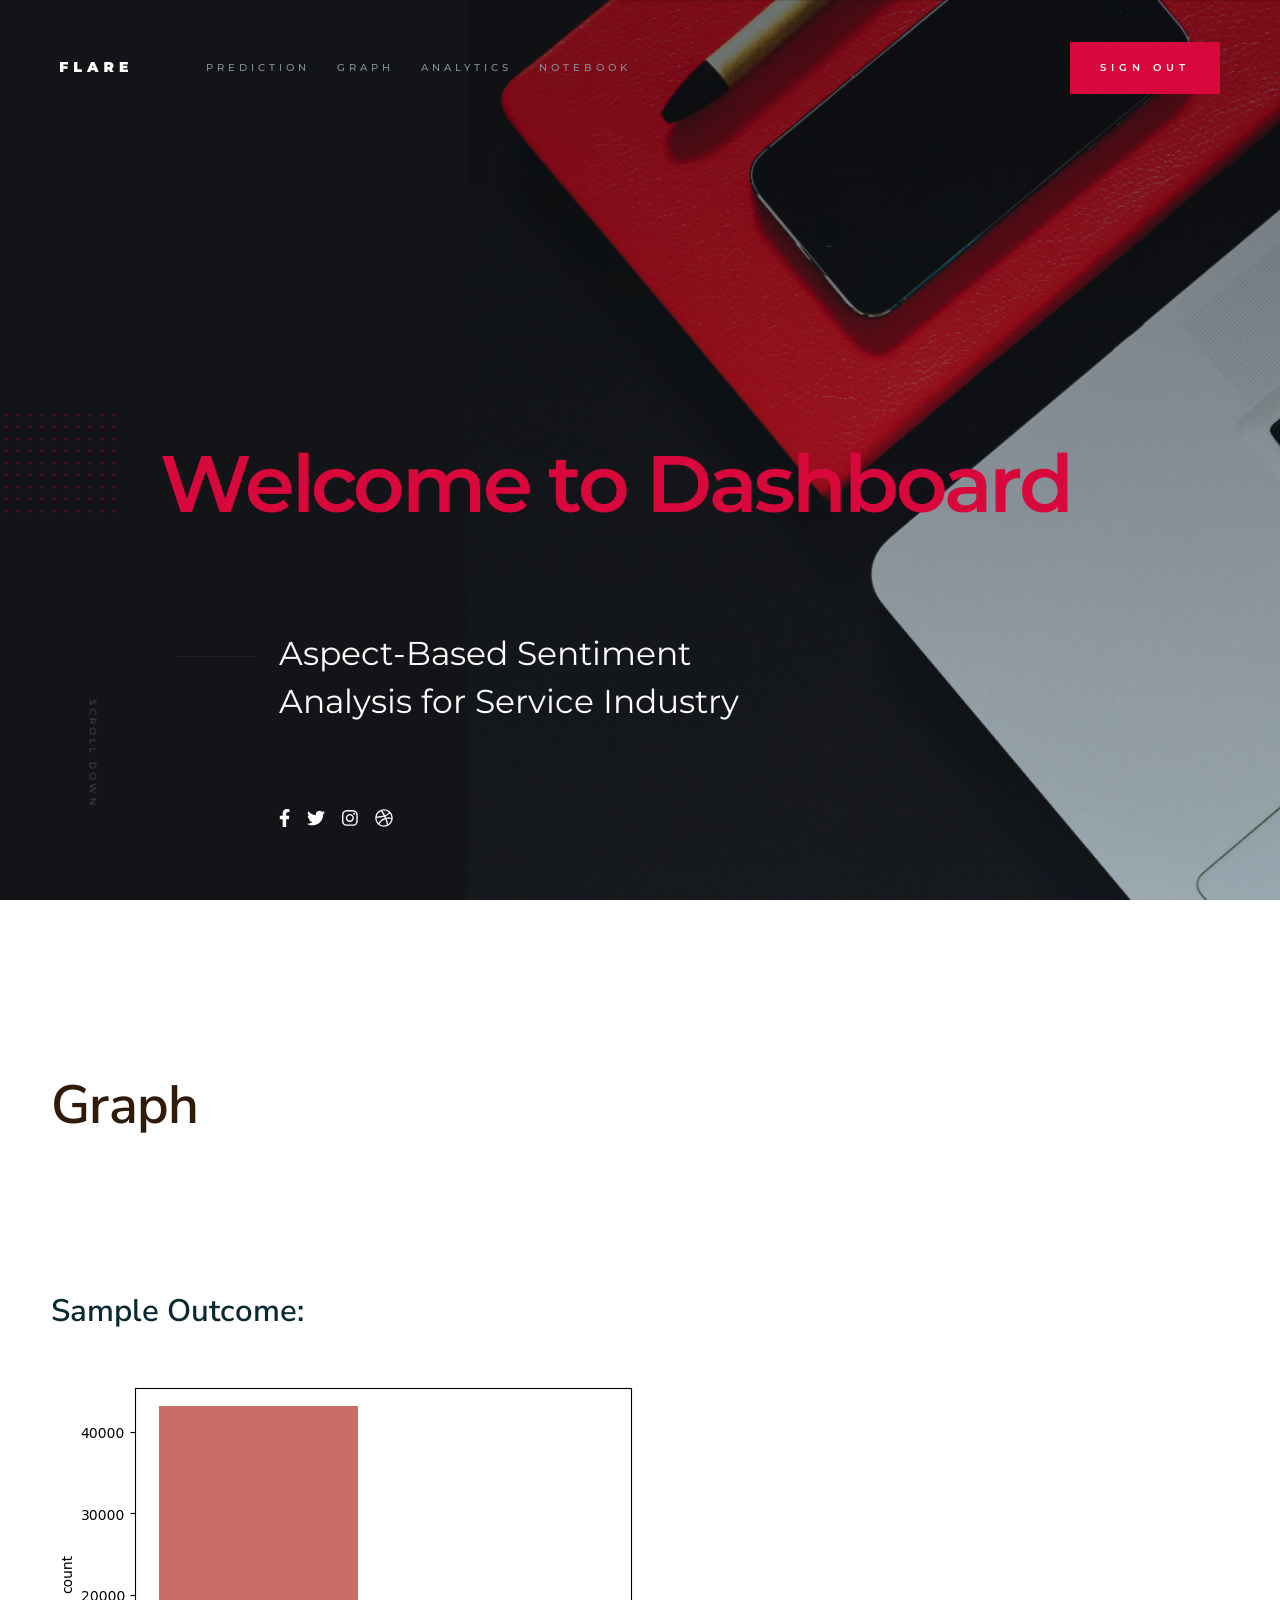
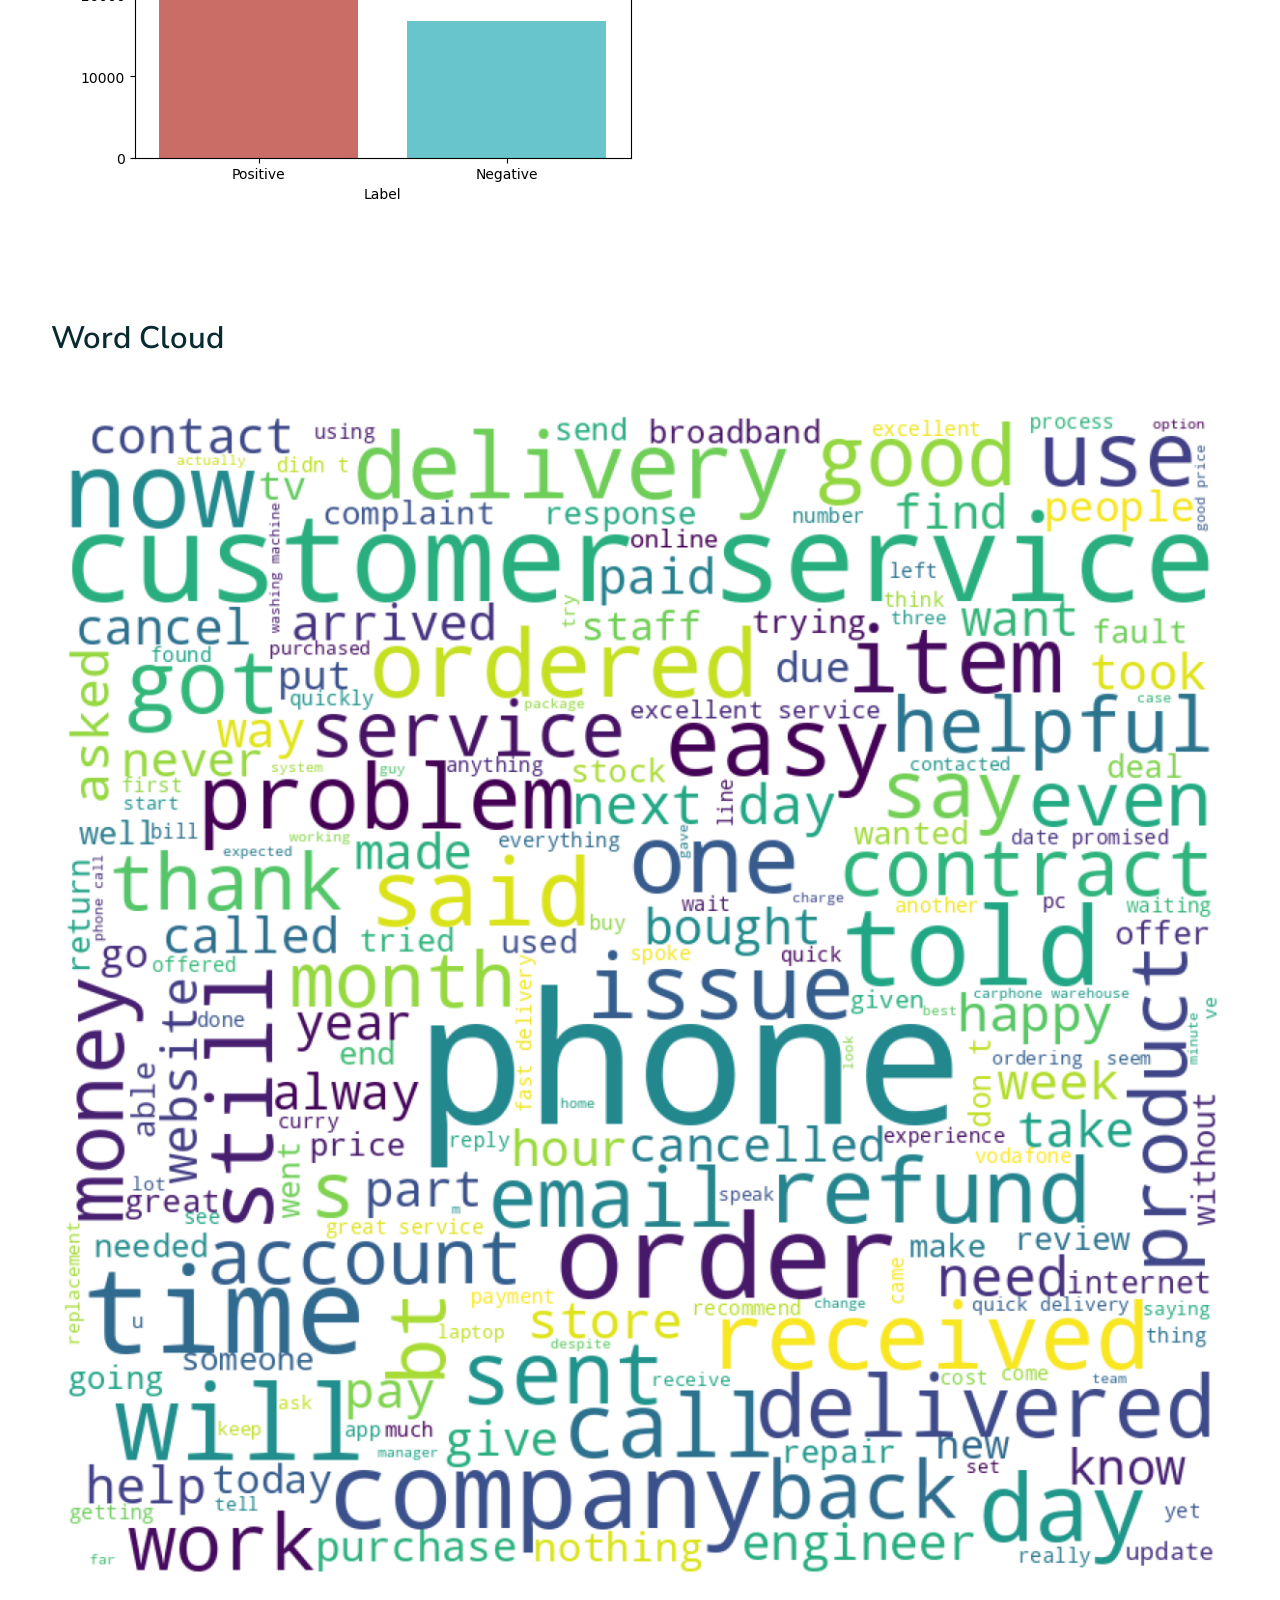
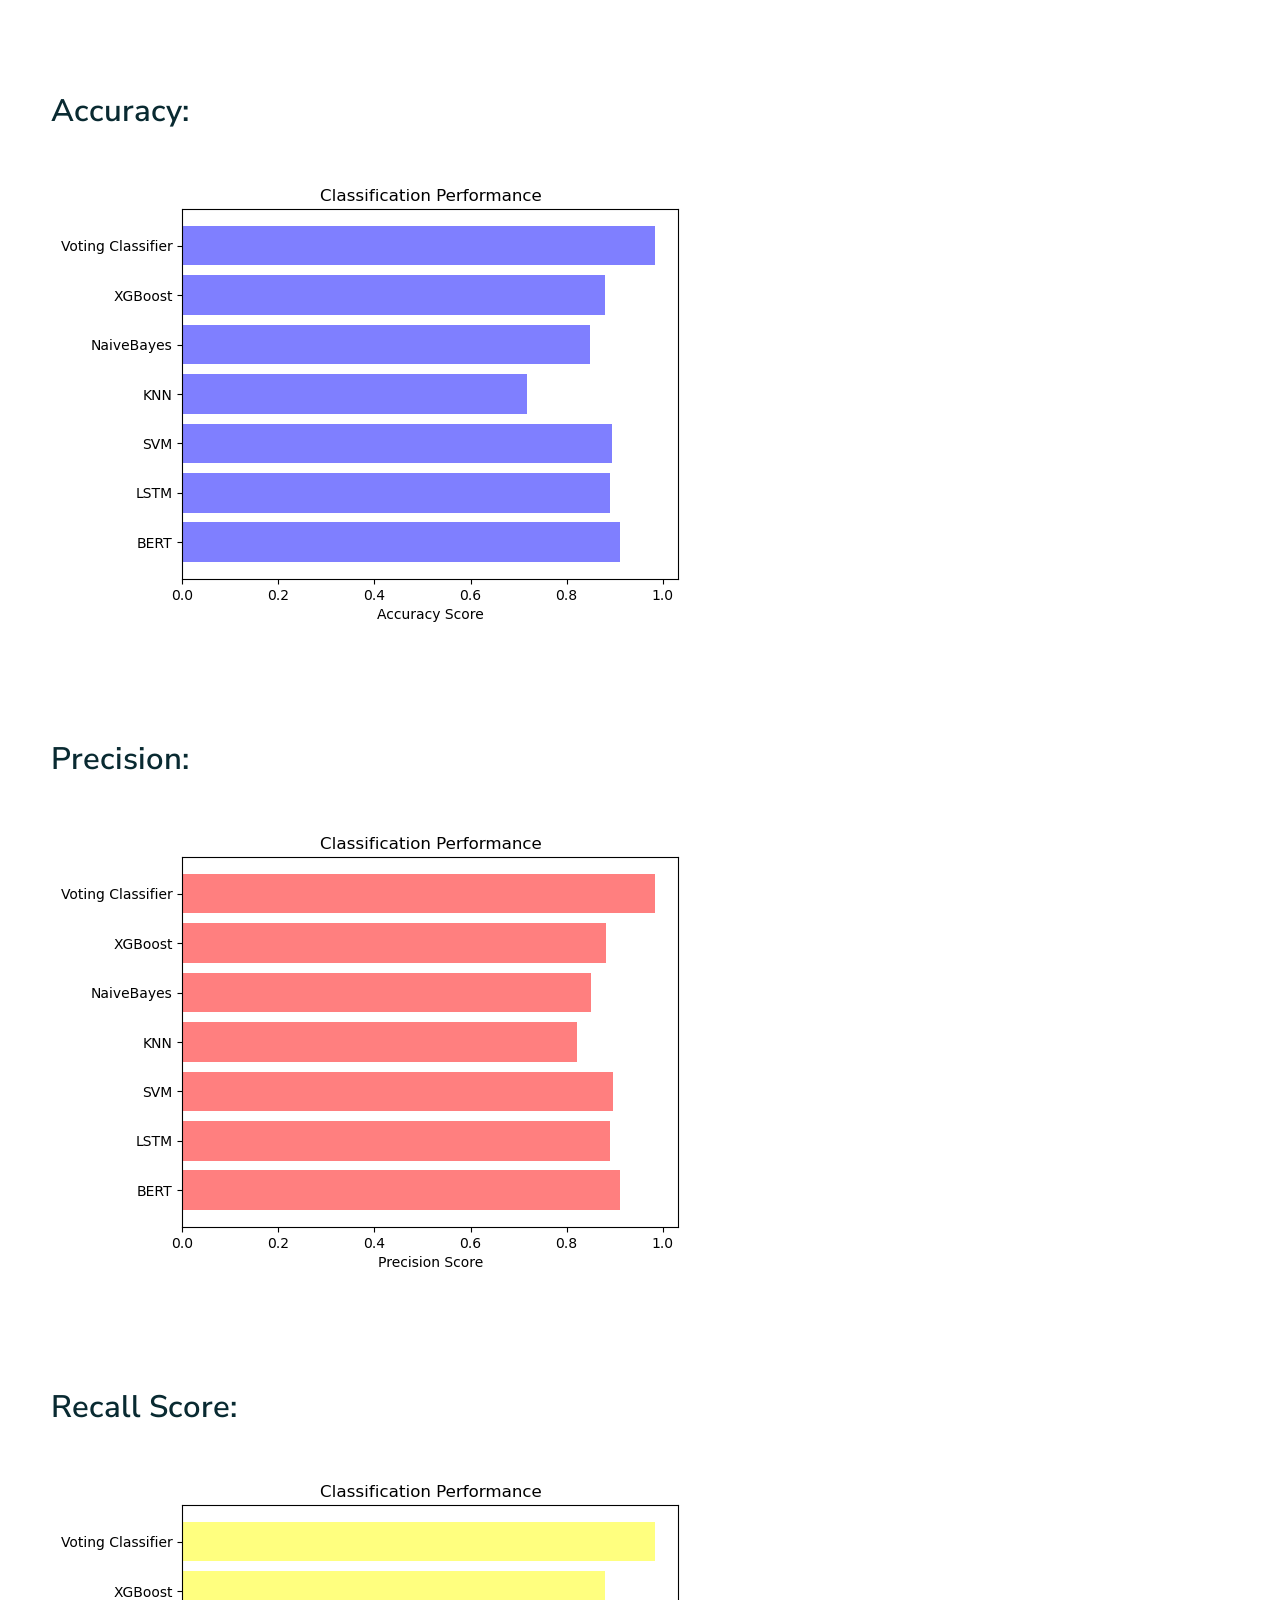
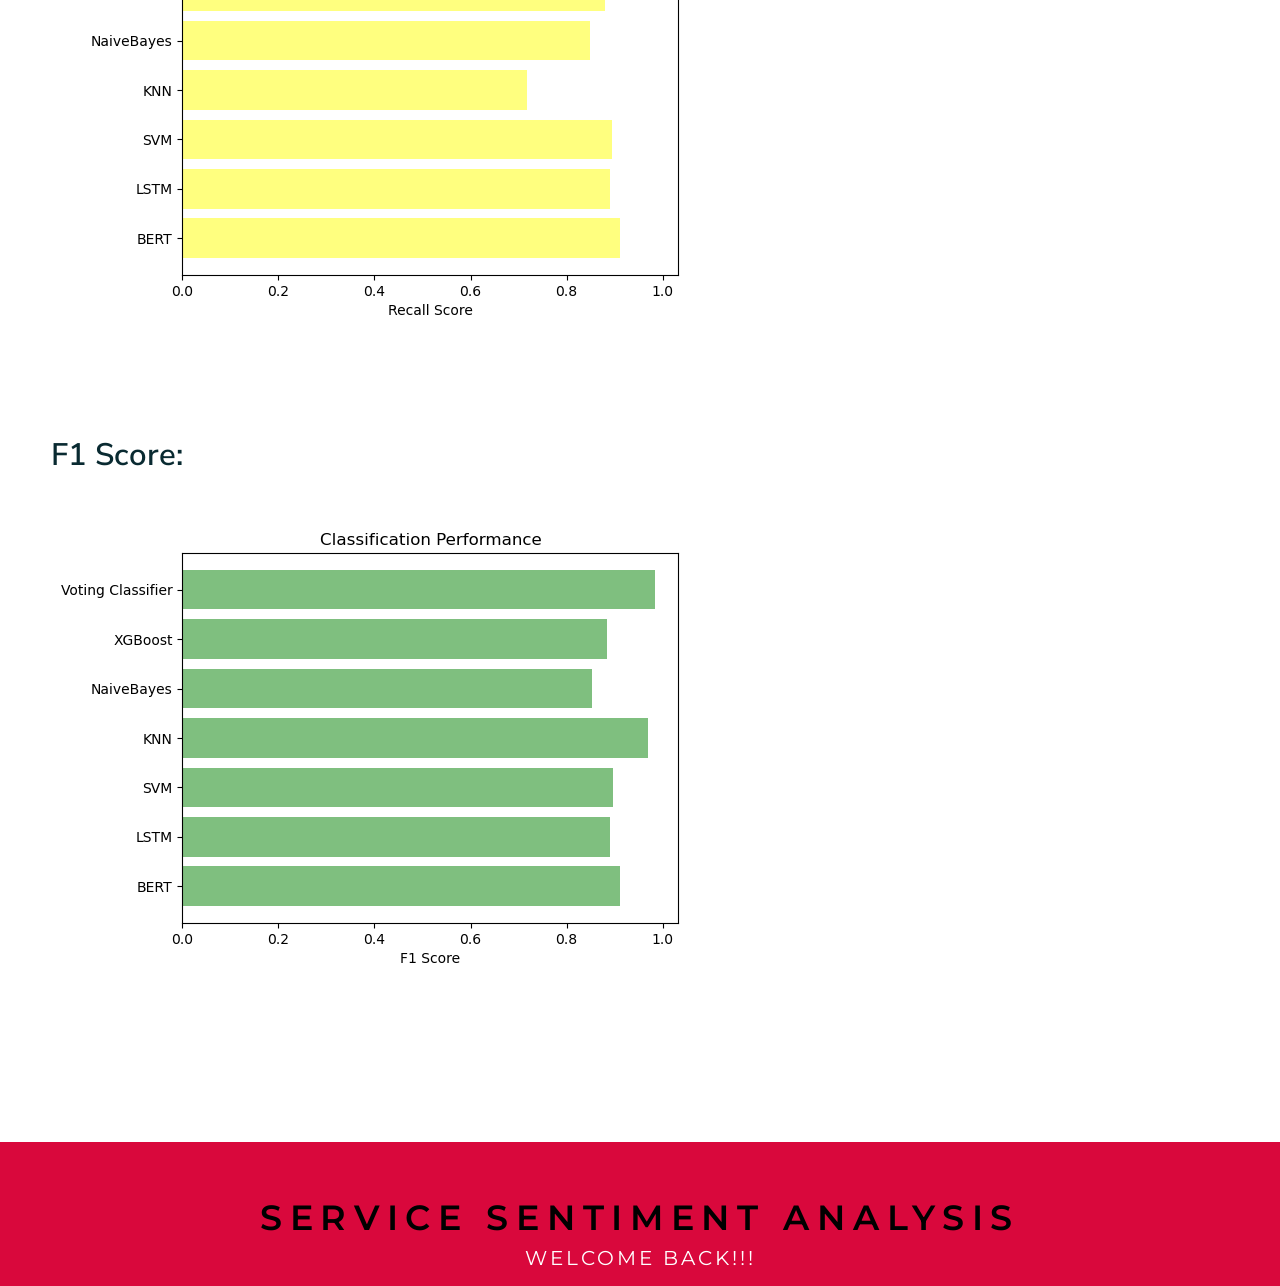
==== commit a0f001b5: "dashboard analytics" ====
--- a/templates/about.html
+++ b/templates/about.html
@@ -62,6 +62,7 @@
                 <ul class="s-header__nav">
                     <li><a href="/home" title="Intro">Prediction</a></li>
                     <li><a href="/about" title="About">Graph</a></li>
+                       <li><a href="/analytics" title="Analytics">Analytics</a></li>
                     <li><a href="/notebook" title="Services">Notebook</a></li>
                     
                 </ul>
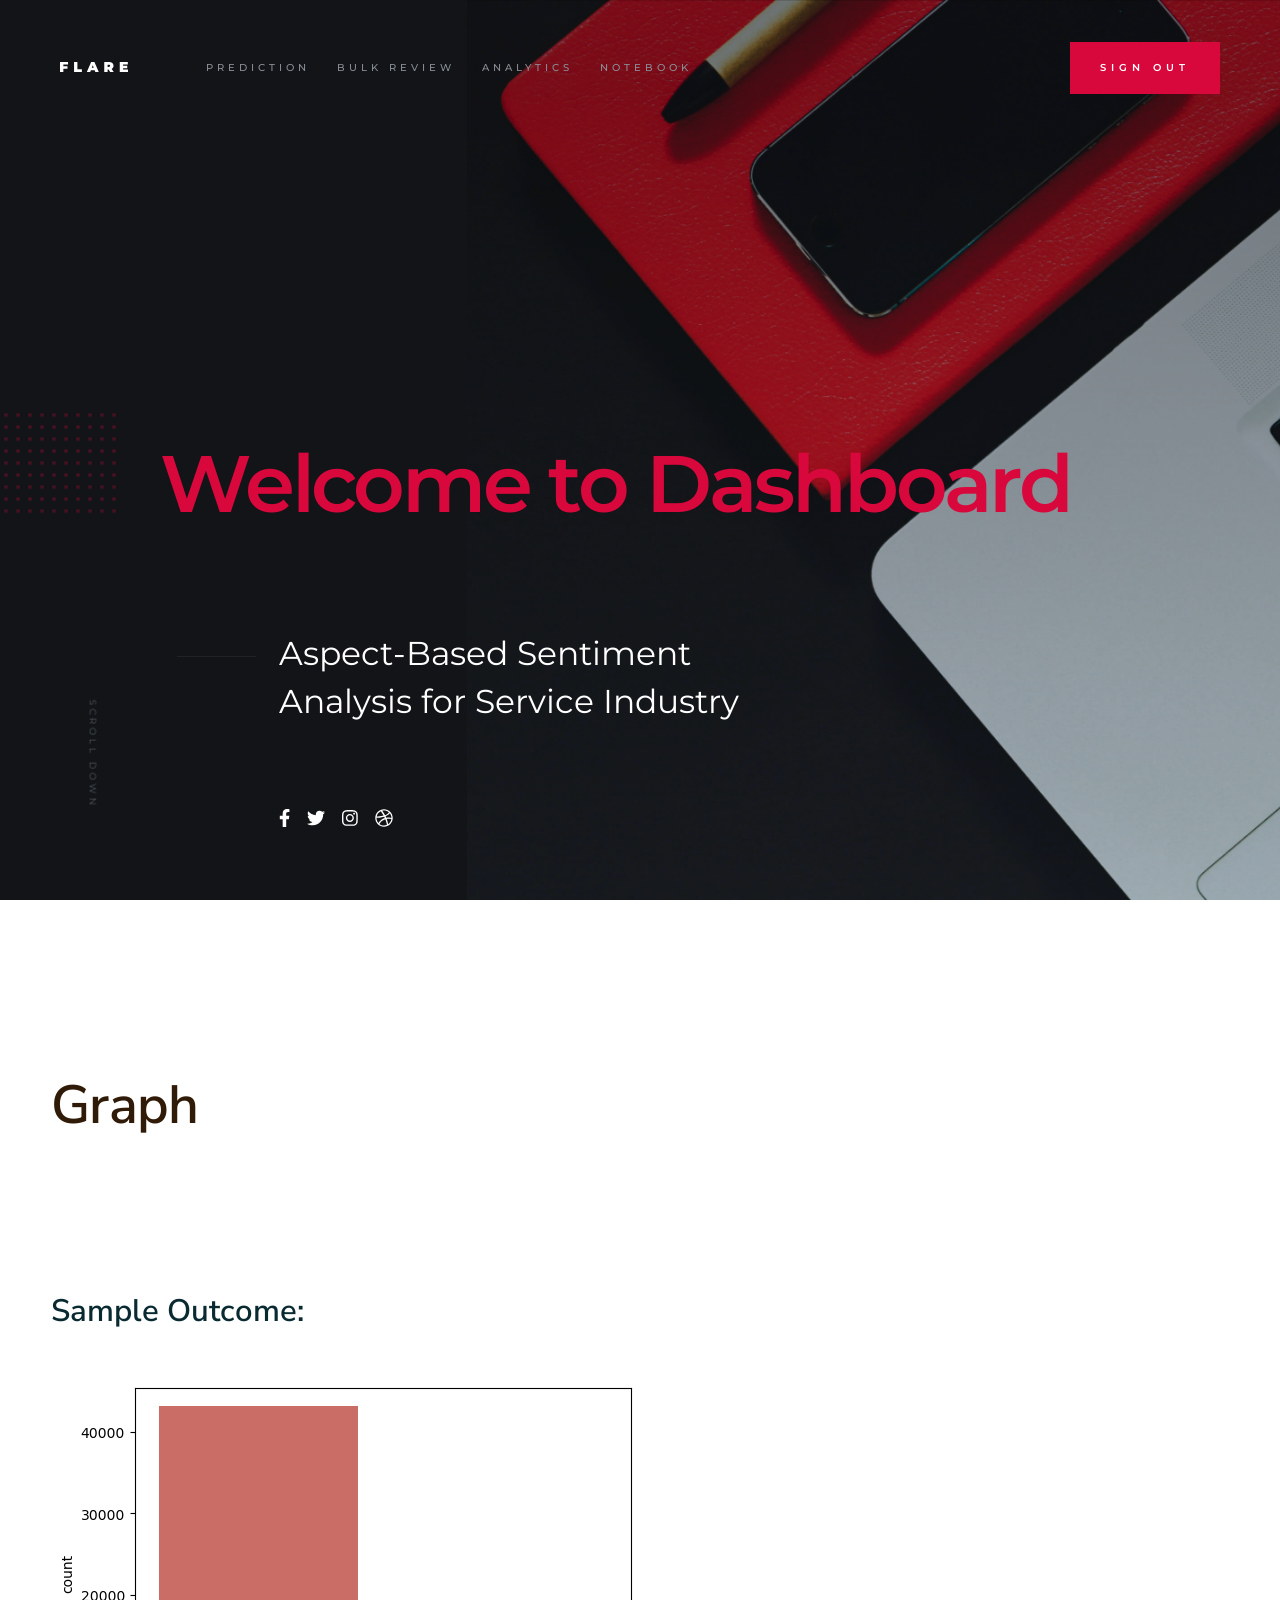
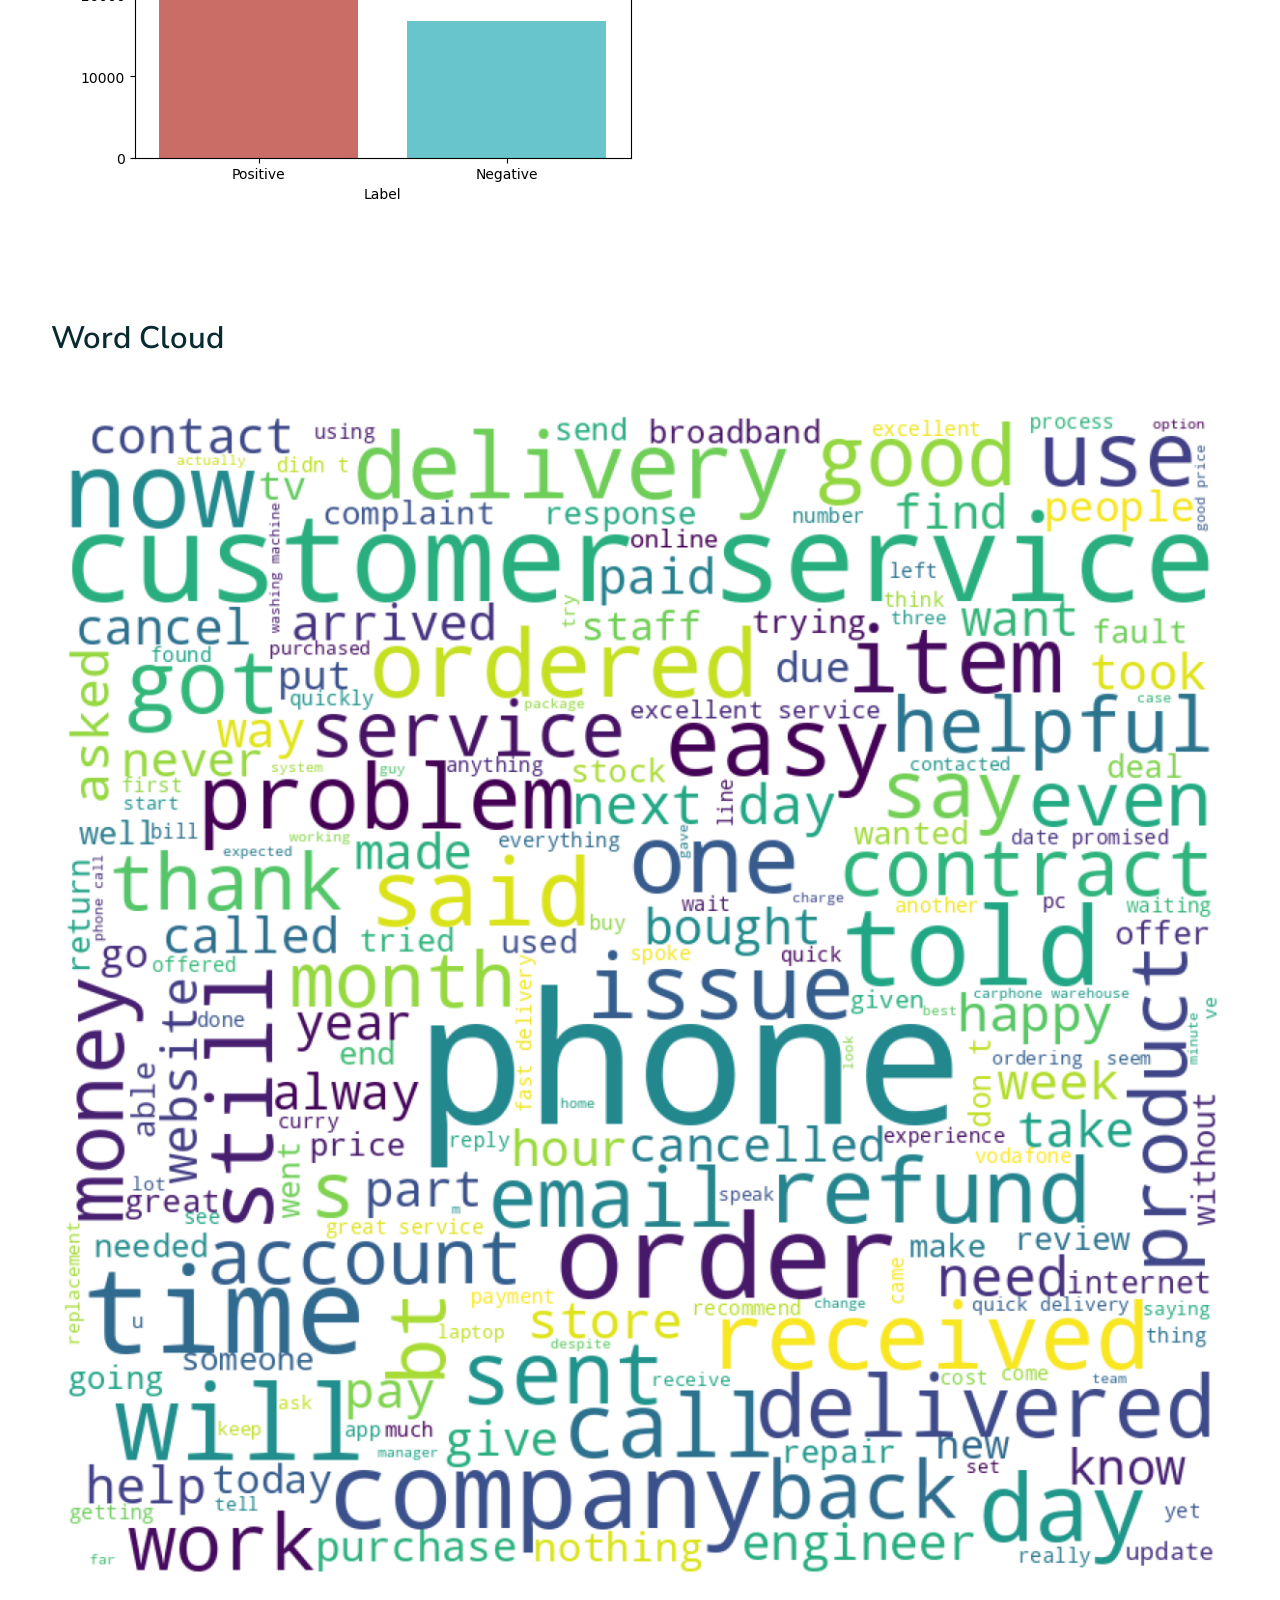
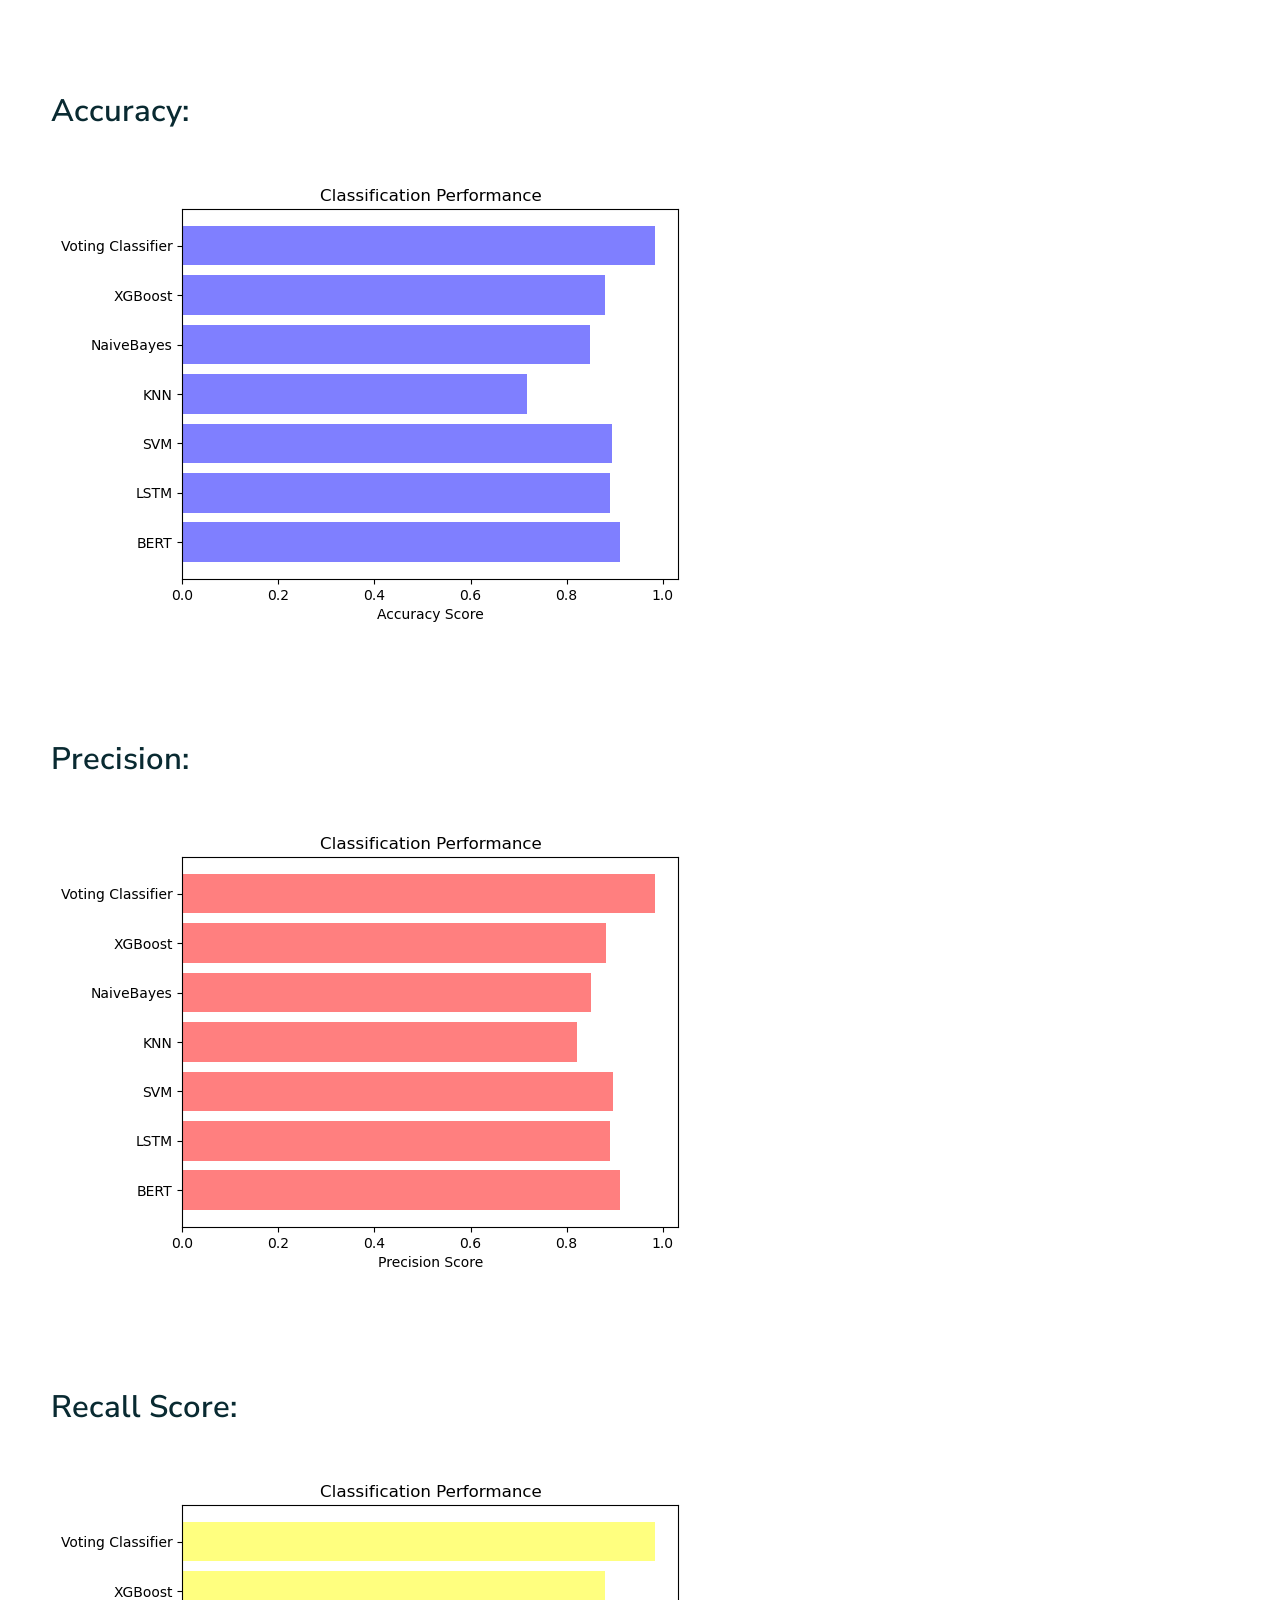
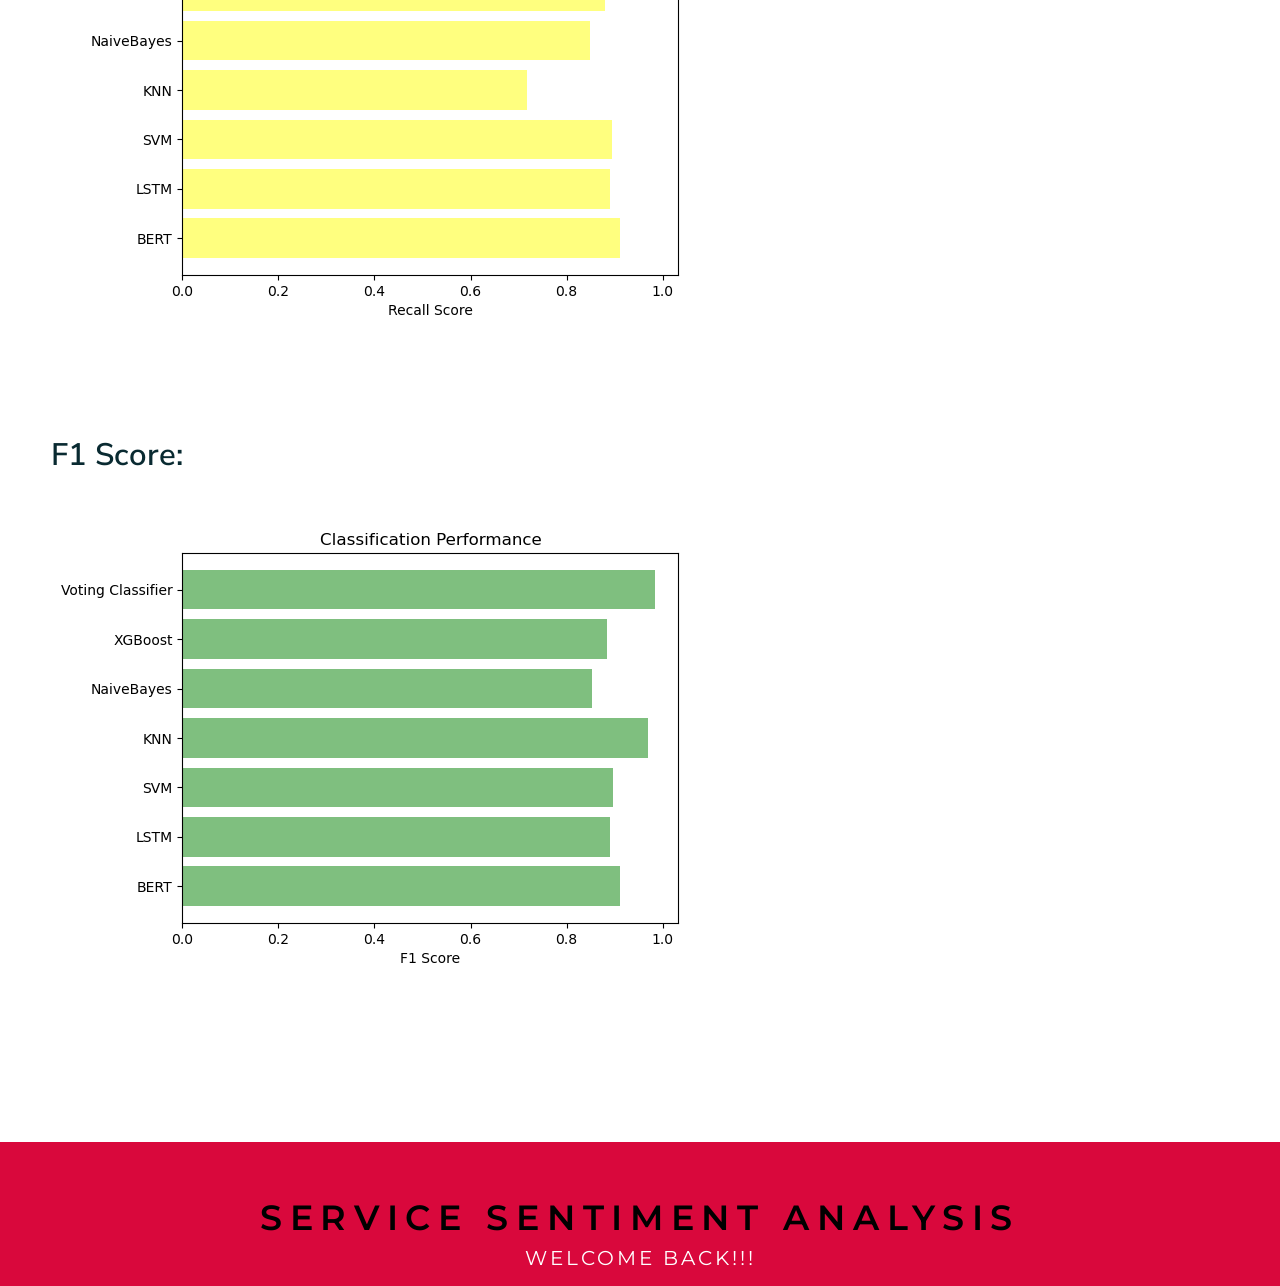
==== commit 4ee48ab0: "Update project files" ====
--- a/templates/about.html
+++ b/templates/about.html
@@ -60,10 +60,10 @@
     
             <nav class="s-header__nav-wrap">
                 <ul class="s-header__nav">
-                    <li><a href="/home" title="Intro">Prediction</a></li>
-                    <li><a href="/about" title="About">Graph</a></li>
-                       <li><a href="/analytics" title="Analytics">Analytics</a></li>
-                    <li><a href="/notebook" title="Services">Notebook</a></li>
+                    <li><a href="/home" title="Prediction">Prediction</a></li>
+                    <li><a href="/bulk_upload" title="Bulk Review">Bulk Review</a></li>
+                    <li><a href="/analytics" title="Analytics">Analytics</a></li>
+                    <li><a href="/notebook" title="Notebook">Notebook</a></li>
                     
                 </ul>
             </nav> <!-- end s-header__nav-wrap -->
